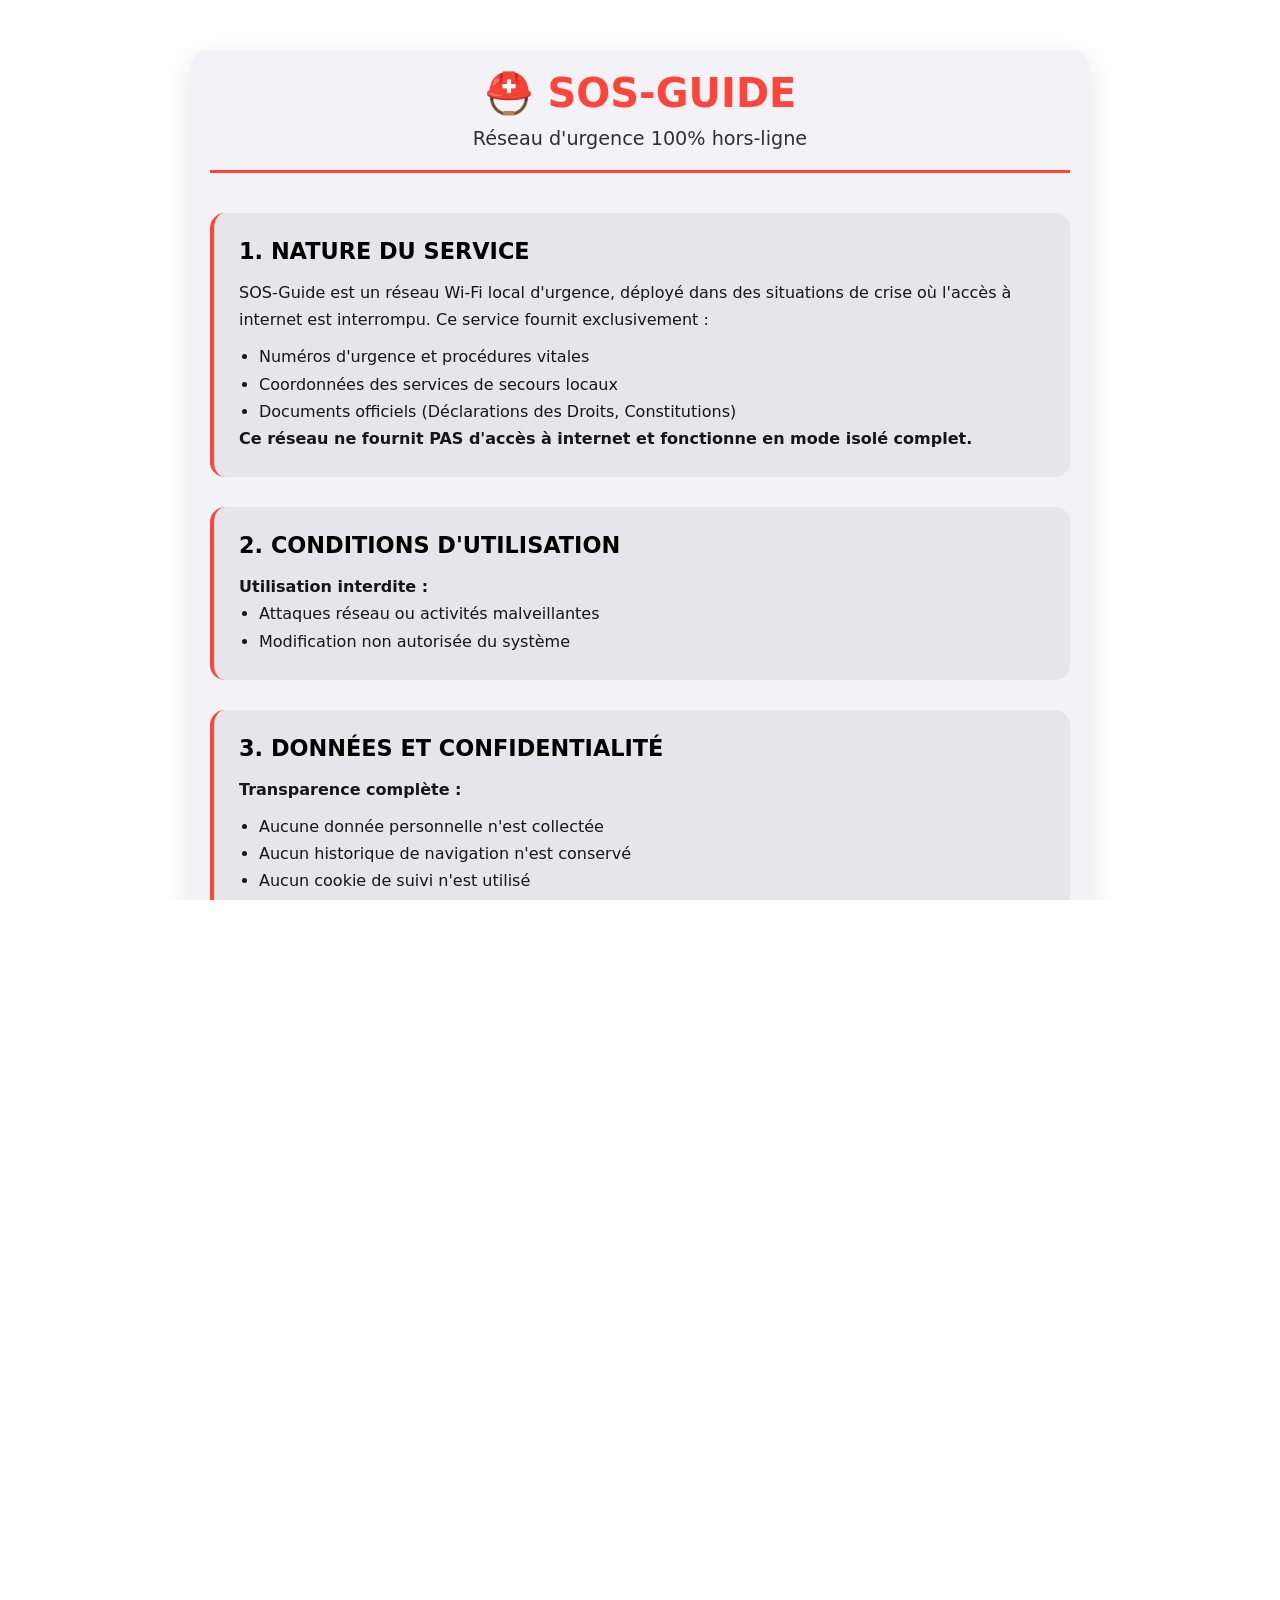
==== index.html @ df5dbfdc "Add files via upload" ====
<!DOCTYPE html>
<html lang="fr">
<head>
    <meta charset="UTF-8">
    <meta name="viewport" content="width=device-width, initial-scale=1.0, maximum-scale=1.0, user-scalable=no">
    <title>⛑️ SOS-GUIDE | Guide de Survie 100% Hors-ligne</title>
    <meta name="theme-color" content="#ffffff">
    
    <!-- Manifest PWA externe pour éviter les erreurs JSON -->
    <link rel="manifest" href="manifest.json">
    
    <!-- Feuille de style externe -->
    <link rel="stylesheet" href="assets/styles.css">
    <link rel="stylesheet" href="assets/styles-outils.css">
    
    <style>
        /* Modal temporaire pour les cartes de survie */
        .temp-modal {
            position: fixed;
            top: 0;
            left: 0;
            right: 0;
            bottom: 0;
            background: rgba(0, 0, 0, 0.95);
            z-index: 3000;
            padding: 80px 20px 20px;
            overflow-y: auto;
            color: white;
            display: none;
        }
        
        .temp-modal-content {
            max-width: 800px;
            margin: 0 auto;
            text-align: center;
        }
        
        .temp-modal-close {
            position: fixed;
            top: 20px;
            right: 20px;
            background: #333;
            border: none;
            color: white;
            width: 44px;
            height: 44px;
            border-radius: 50%;
            font-size: 1.2rem;
            z-index: 3001;
            cursor: pointer;
        }
        
        .temp-modal-header {
            font-size: 3rem;
            margin-bottom: 20px;
        }
        
        .temp-modal-title {
            font-size: 2rem;
            margin-bottom: 20px;
            font-weight: 900;
            line-height: 1.3;
        }
        
        .temp-modal-body {
            background: #222;
            padding: 25px;
            border-radius: 20px;
            line-height: 1.6;
            white-space: pre-line;
            text-align: left;
            margin-bottom: 30px;
        }
        
        .temp-modal-notes {
            padding: 15px;
            background: #333;
            border-radius: 15px;
            text-align: left;
        }
    </style>
</head>
<body>
    <!-- ÉCRAN DE CHARGEMENT -->
    <div class="loader" id="loader">
        <div class="loader-spinner"></div>
        <div style="margin-top: 20px; font-size: 0.9rem; opacity: 0.8; text-align: center;">Chargement du système de survie...</div>
    </div>

    <!-- ÉCRAN D'URGENCE -->
    <div id="urgenceScreen">
        <h1 class="urgence-title">🚨 URGENCE IMMÉDIATE</h1>
        
        <div class="urgence-grid">
            <a href="tel:15" class="urgence-btn samu">
                <div class="urgence-num">15</div>
                <div class="urgence-label">SAMU MÉDICAL</div>
            </a>
            <a href="tel:17" class="urgence-btn police">
                <div class="urgence-num">17</div>
                <div class="urgence-label">POLICE SÉCURITÉ</div>
            </a>
            <a href="tel:18" class="urgence-btn pompiers">
                <div class="urgence-num">18</div>
                <div class="urgence-label">POMPIERS INCENDIE</div>
            </a>
            <a href="tel:112" class="urgence-btn europe">
                <div class="urgence-num">112</div>
                <div class="urgence-label">URGENCE EUROPÉEN</div>
            </a>
        </div>

        <button class="skip-urgence" id="skipUrgence">
            📖 ACCÉDER AU GUIDE COMPLET
        </button>
    </div>

    <!-- DRAWER DE NAVIGATION -->
    <div class="nav-drawer" id="navDrawer">
        <div class="drawer-header">
            <div class="drawer-title">MENU</div>
            <button class="drawer-close" id="drawerClose">✕</button>
        </div>
        <div class="drawer-content">
            <div class="drawer-section">
                <div class="drawer-section-title" id="drawerSectionsTitle">📚 SECTIONS</div>
                
                <a href="#droits" class="drawer-item" data-section="droits">
                    <span class="drawer-icon">⚖️</span>
                    <span class="drawer-text" id="drawerDroits">DROITS ET DEVOIRS</span>
                </a>
                <a href="#documents" class="drawer-item" data-section="documents">
                    <span class="drawer-icon">📜</span>
                    <span class="drawer-text" id="drawerDocuments">DÉCLARATIONS & CONSTITUTIONS</span>
                </a>
                <a href="#santeMentale" class="drawer-item" data-section="santeMentale">
		    <span class="drawer-icon">🧠</span>
		    <span class="drawer-text" id="drawerSanteMentale">SANTÉ MENTALE</span>
	        </a>
            </div>
            
            <div class="drawer-footer">
                <div class="drawer-version">SOS-GUIDE v1.0</div>
                <div class="drawer-status" id="drawerStatus">● HORS-LIGNE</div>
            </div>
        </div>
    </div>
    <div class="drawer-overlay" id="drawerOverlay"></div>
    
        <!-- MODAL TEMPORAIRE POUR LES CARTES DE SURVIE -->
    <div class="temp-modal" id="tempModal">
        <button class="temp-modal-close" id="tempModalClose">✕</button>
        <div class="temp-modal-content">
            <div class="temp-modal-header" id="tempModalIcon"></div>
            <h1 class="temp-modal-title" id="tempModalTitle"></h1>
            <div class="temp-modal-body" id="tempModalContent"></div>
        </div>
    </div>

    <!-- NOTIFICATION -->
    <div class="notification" id="notification"></div>

    <!-- MODAL DOCUMENT -->
    <div class="document-modal" id="documentModal">
        <div class="modal-header">
            <div>
                <div class="modal-title" id="modalDocTitle"></div>
                <div class="modal-date" id="modalDocDate"></div>
            </div>
            <button class="modal-close" id="modalClose">✕</button>
        </div>
        <div class="modal-content" id="modalDocContent"></div>
    </div>

    <!-- APPLICATION PRINCIPALE -->
    <div id="mainApp">
        <!-- HEADER -->
        <header class="app-header">
            <div class="header-left">
                <!-- Bouton hamburger pour ouvrir le drawer -->
                <button class="nav-hamburger" id="navHamburger">
                    <span></span>
                    <span></span>
                    <span></span>
                </button>
                
                <div class="header-title">
                    <span>⛑️</span>
                    <span>SOS-GUIDE</span>
                    <span class="header-badge">HORS-LIGNE</span>
                </div>
            </div>
            
            <div class="header-right">
                <!-- Sélecteur de langue -->
                <div class="language-selector">
                    <select id="languageSelect">
                        <option value="fr">🇫🇷 Français</option>
                        <option value="en">🇬🇧 English</option>
                        <option value="de">🇩🇪 Deutsch</option>
                        <option value="es">🇪🇸 Español</option>
                        <option value="it">🇮🇹 Italiano</option>
                        <option value="pt">🇵🇹 Português</option>
                        <option value="ar">🇸🇦 العربية</option>
                        <option value="ru">🇷🇺 Русский</option>
			<option value="tr">🇹🇷 Türkçe</option>
			<option value="nl">🇳🇱 Nederlands</option>
			<option value="sv">🇸🇪 Svenska</option>
                    </select>
                </div>
                
                <button class="theme-toggle" id="themeToggle">
                    🌙
                </button>
            </div>
        </header>

        <!-- CONTENU PRINCIPAL -->
        <div class="content-container" id="contentContainer">
            <!-- Carte d'accueil améliorée -->
            <div class="welcome-card" id="welcomeCard">
                <button class="welcome-close" id="welcomeClose">✕</button>
                <div class="welcome-icon">👋</div>
                <div class="welcome-title" id="welcomeTitle">Hey, Bienvenue !</div>
                <div class="welcome-text" id="welcomeText">
                    En cas d'urgence, accédez instantanément aux informations essentielles avec SOS-GUIDE. Une application de survie 100% hors-ligne, toujours dans votre poche.
                </div>
            </div>
            
            <!-- Après welcome-card, AJOUTER -->
	    <div class="section-title" id="outilsUrgenceSection">
	        <span>🚨</span>
	        <span id="sectionOutilsUrgence">OUTILS D'URGENCE</span>
	    </div>
	    <div id="outilsUrgenceContainer"></div>

            <!-- Section: Droits et Devoirs -->
            <div class="section-title" id="droitsSection">
                <span>⚖️</span>
                <span id="sectionDroits">DROITS ET DEVOIRS</span>
            </div>
            
            <div id="droitsContainer">
                <!-- Les cartes de droits seront générées dynamiquement -->
            </div>

            <!-- Section: Déclarations et Constitutions -->
            <div class="section-title" id="documentsSection">
                <span>📜</span>
                <span id="sectionDocuments">DÉCLARATIONS & CONSTITUTIONS</span>
            </div>
            
            <div id="constitutionsContainer">
                <!-- Les documents seront générés dynamiquement -->
            </div>
            
            <div class="section-title" id="santeMentaleSection">
	        <span>🧠</span>
	        <span id="sectionSanteMentale">SANTÉ MENTALE</span>
	    </div>

	    <div id="faqContainer">
	        <!-- Les FAQ seront générées dynamiquement -->
	    </div>
        </div>
    </div>

    <script src="assets/app.js" ></script>
    <!-- Avant la fermeture de <body>, AJOUTER -->
    <script src="assets/translations-outils.js"></script>
    <script src="assets/outils-urgence.js"></script>
    <script>
	// Initialiser après chargement
	document.addEventListener('DOMContentLoaded', () => {
	if (window.OUTILS_URGENCE) {
		setTimeout(window.OUTILS_URGENCE.initOutils, 500);
	}
		
	// Arrêter outils quand on quitte
	document.addEventListener('visibilitychange', () => {
		if (document.hidden && window.OUTILS_URGENCE) {
		    window.OUTILS_URGENCE.arreterTout();
		}
	    });
	});
	</script>

    <!-- FALLBACK SANS JAVASCRIPT -->
    <noscript>
        <style>
            #loader, #urgenceScreen, #mainApp, .nav-drawer, .drawer-overlay { display: none !important; }
            .noscript-warning {
                background: #ff7b7b;
                color: #000;
                padding: 30px;
                text-align: center;
                font-weight: bold;
                border: 5px solid #ff453a;
                margin: 20px;
                border-radius: 15px;
            }
            .urgence-grid-noscript {
                display: grid;
                grid-template-columns: repeat(2, 1fr);
                gap: 15px;
                padding: 20px;
                max-width: 500px;
                margin: 0 auto;
            }
            .urgence-btn-noscript {
                background: white;
                padding: 25px 15px;
                text-align: center;
                border-radius: 20px;
                text-decoration: none;
                color: black;
                font-weight: bold;
                border-bottom: 8px solid #ff453a;
                font-size: 1.5rem;
            }
            .urgence-num-noscript {
                font-size: 3rem;
                font-weight: 900;
                margin-bottom: 5px;
            }
        </style>
        <div class="noscript-warning">
            ⚠️ JAVASCRIPT DÉSACTIVÉ - MODE DÉGRADÉ<br><br>
            L'application nécessite JavaScript pour fonctionner.<br>
            Activez JavaScript pour accéder à toutes les fonctionnalités.
        </div>
        <div style="padding: 20px; text-align: center;">
            <h1 style="font-size: 2rem; margin-bottom: 30px;">⛑️ SOS-GUIDE</h1>
            <h2 style="margin-bottom: 20px;">🚨 NUMÉROS D'URGENCE :</h2>
            <div class="urgence-grid-noscript">
                <a href="tel:15" class="urgence-btn-noscript" style="border-bottom-color: #ff453a;">
                    <div class="urgence-num-noscript">15</div>
                    <div>SAMU MÉDICAL</div>
                </a>
                <a href="tel:17" class="urgence-btn-noscript" style="border-bottom-color: #007aff;">
                    <div class="urgence-num-noscript">17</div>
                    <div>POLICE</div>
                </a>
                <a href="tel:18" class="urgence-btn-noscript" style="border-bottom-color: #ff9500;">
                    <div class="urgence-num-noscript">18</div>
                    <div>POMPIERS</div>
                </a>
                <a href="tel:112" class="urgence-btn-noscript" style="border-bottom-color: #34c759;">
                    <div class="urgence-num-noscript">112</div>
                    <div>URGENCE EU</div>
                </a>
            </div>
            <div style="margin-top: 40px; background: #f2f2f7; padding: 20px; border-radius: 15px; text-align: left;">
                <h3 style="margin-bottom: 15px;">📋 GUIDE RAPIDE :</h3>
                <p><strong>RÉANIMATION :</strong> 100-120 compressions/min, ne jamais arrêter</p>
                <p><strong>HÉMORRAGIE :</strong> Compression directe FORTE, garrot si nécessaire</p>
                <p><strong>EAU :</strong> Bouillir 10min ou 2 gouttes chlore/L</p>
                <p><strong>SIGNAL SOS :</strong> 3 courts, 3 longs, 3 courts</p>
            </div>
        </div>
    </noscript>
</body>
</html>
---- assets/styles.css ----
/* ====== RESET COMPLET ====== */
* { 
    margin: 0; 
    padding: 0; 
    box-sizing: border-box; 
    -webkit-user-select: none; 
    user-select: none; 
    -webkit-touch-callout: none; 
}
html, body { 
    height: 100%; 
    width: 100%; 
    overflow: hidden; 
    position: fixed; 
    background: #fff; 
    color: #000; 
    font-family: -apple-system, BlinkMacSystemFont, 'Segoe UI', system-ui, sans-serif;
    -webkit-font-smoothing: antialiased;
    -moz-osx-font-smoothing: grayscale;
    transition: all 0.3s ease;
}

/* ====== VARIABLES ====== */
:root {
    --red-emergency: #ff453a;
    --green-medical: #32d74b;
    --blue-water: #0a84ff;
    --orange-food: #ff9f0a;
    --bg-color: #ffffff;
    --text-color: #000000;
    --card-bg: #f2f2f7;
    --border-color: #d1d1d6;
    --section-bg: #e5e5ea;
}

/* ====== MODE SOMBRE ====== */
body.dark-mode {
    --bg-color: #000000;
    --text-color: #ffffff;
    --card-bg: #1c1c1e;
    --border-color: #3a3a3c;
    --section-bg: #2c2c2e;
    background: #000;
    color: #fff;
}

/* ====== DRAWER DE NAVIGATION ====== */
.nav-drawer {
    position: fixed;
    top: 0;
    left: -300px;
    width: 300px;
    height: 100vh;
    background: var(--bg-color);
    z-index: 2000;
    box-shadow: 2px 0 20px rgba(0, 0, 0, 0.2);
    transition: left 0.3s cubic-bezier(0.4, 0, 0.2, 1);
    display: flex;
    flex-direction: column;
    border-right: 1px solid var(--border-color);
}

.nav-drawer.open {
    left: 0;
}

.pwa-icon {
    font-size: 2.5rem;
    margin-bottom: 15px;
    text-align: center;
}

.pwa-title {
    font-size: 1.4rem;
    font-weight: 900;
    margin-bottom: 10px;
    text-align: center;
}

.pwa-text {
    font-size: 1rem;
    opacity: 0.95;
    line-height: 1.5;
    margin-bottom: 20px;
    text-align: center;
}

.pwa-button {
    background: white;
    color: #007aff;
    border: none;
    padding: 14px 28px;
    border-radius: 50px;
    font-weight: 800;
    font-size: 1rem;
    display: flex;
    align-items: center;
    justify-content: center;
    gap: 10px;
    box-shadow: 0 4px 15px rgba(0, 0, 0, 0.2);
    transition: all 0.3s;
    margin: 0 auto;
    cursor: pointer;
}

body.dark-mode .pwa-button {
    background: white;
    color: #ff453a;
}

.pwa-button:active {
    transform: scale(0.95);
    box-shadow: 0 2px 10px rgba(0, 0, 0, 0.1);
}

.pwa-close {
    position: absolute;
    top: 15px;
    right: 15px;
    background: rgba(255, 255, 255, 0.2);
    border: none;
    color: white;
    width: 32px;
    height: 32px;
    border-radius: 50%;
    font-size: 1rem;
    cursor: pointer;
}

.drawer-overlay {
    position: fixed;
    top: 0;
    left: 0;
    right: 0;
    bottom: 0;
    background: rgba(0, 0, 0, 0.5);
    z-index: 1999;
    display: none;
    opacity: 0;
    transition: opacity 0.3s;
}

.drawer-header {
    padding: 20px;
    border-bottom: 1px solid var(--border-color);
    display: flex;
    justify-content: space-between;
    align-items: center;
    background: var(--red-emergency);
    color: white;
}

.drawer-title {
    font-size: 1.3rem;
    font-weight: 900;
}

.drawer-close {
    background: rgba(255, 255, 255, 0.2);
    border: none;
    color: white;
    width: 36px;
    height: 36px;
    border-radius: 50%;
    font-size: 1rem;
    cursor: pointer;
    display: flex;
    align-items: center;
    justify-content: center;
}

.drawer-content {
    flex: 1;
    overflow-y: auto;
    padding: 20px;
}

.drawer-section {
    margin-bottom: 25px;
}

.drawer-section-title {
    font-size: 0.8rem;
    font-weight: 700;
    color: var(--text-color);
    opacity: 0.7;
    margin-bottom: 12px;
    text-transform: uppercase;
    letter-spacing: 0.5px;
}

.drawer-item {
    display: flex;
    align-items: center;
    padding: 14px 15px;
    background: transparent;
    border: none;
    color: var(--text-color);
    font-size: 1rem;
    font-weight: 600;
    width: 100%;
    text-align: left;
    border-radius: 12px;
    margin-bottom: 5px;
    cursor: pointer;
    transition: all 0.2s;
    text-decoration: none;
}

.drawer-item:hover {
    background: var(--section-bg);
    transform: translateX(5px);
}

.drawer-item:active {
    background: var(--border-color);
    transform: scale(0.98);
}

.drawer-icon {
    font-size: 1.2rem;
    margin-right: 15px;
    width: 24px;
    text-align: center;
}

.drawer-text {
    flex: 1;
}

.drawer-footer {
    margin-top: auto;
    padding-top: 20px;
    border-top: 1px solid var(--border-color);
    font-size: 0.8rem;
    color: var(--text-color);
    opacity: 0.7;
}

.drawer-version {
    font-weight: 600;
    margin-bottom: 5px;
}

.drawer-status {
    font-weight: 700;
    color: var(--red-emergency);
}

/* ====== BOUTON HAMBURGER ====== */
.nav-hamburger {
    background: transparent;
    border: none;
    width: 44px;
    height: 44px;
    display: flex;
    flex-direction: column;
    justify-content: center;
    align-items: center;
    gap: 5px;
    cursor: pointer;
    padding: 10px;
    margin-right: 10px;
}

.nav-hamburger span {
    display: block;
    width: 22px;
    height: 3px;
    background: var(--text-color);
    border-radius: 2px;
    transition: all 0.3s;
}

.nav-hamburger:hover span {
    background: var(--red-emergency);
}

.nav-hamburger:active {
    transform: scale(0.95);
}

/* ====== CARTE DE BIENVENUE ====== */
.welcome-card {
    background: linear-gradient(135deg, #0a84ff, #007aff);
    border-radius: 20px;
    padding: 25px;
    margin-bottom: 25px;
    border: 2px solid rgba(255, 255, 255, 0.2);
    color: white;
    position: relative;
    overflow: hidden;
    box-shadow: 0 10px 30px rgba(10, 132, 255, 0.3);
    animation: slideIn 0.5s ease-out;
}

body.dark-mode .welcome-card {
    background: linear-gradient(135deg, #ff453a, #ff2d55);
    box-shadow: 0 10px 30px rgba(255, 69, 58, 0.3);
}

@keyframes slideIn {
    from { opacity: 0; transform: translateY(-20px); }
    to { opacity: 1; transform: translateY(0); }
}

.welcome-icon {
    font-size: 3rem;
    margin-bottom: 15px;
    text-align: center;
    animation: bounce 2s infinite;
}

@keyframes bounce {
    0%, 100% { transform: translateY(0); }
    50% { transform: translateY(-10px); }
}

.welcome-title {
    font-size: 1.8rem;
    font-weight: 900;
    margin-bottom: 10px;
    text-align: center;
}

.welcome-text {
    font-size: 1rem;
    opacity: 0.95;
    line-height: 1.5;
    margin-bottom: 20px;
    text-align: center;
}

.welcome-button {
    background: white;
    color: #007aff;
    border: none;
    padding: 14px 28px;
    border-radius: 50px;
    font-weight: 800;
    font-size: 1rem;
    display: flex;
    align-items: center;
    justify-content: center;
    gap: 10px;
    box-shadow: 0 4px 15px rgba(0, 0, 0, 0.2);
    transition: all 0.3s;
    margin: 0 auto;
    cursor: pointer;
    width: 100%;
    max-width: 300px;
}

body.dark-mode .welcome-button {
    background: white;
    color: #ff453a;
}

.welcome-button:active {
    transform: scale(0.95);
    box-shadow: 0 2px 10px rgba(0, 0, 0, 0.1);
}

.welcome-close {
    position: absolute;
    top: 15px;
    right: 15px;
    background: rgba(255, 255, 255, 0.2);
    border: none;
    color: white;
    width: 32px;
    height: 32px;
    border-radius: 50%;
    font-size: 1rem;
    cursor: pointer;
}

.welcome-tip {
    margin-top: 15px;
    font-size: 0.9rem;
    opacity: 0.9;
    text-align: center;
    padding: 10px;
    background: rgba(255, 255, 255, 0.1);
    border-radius: 10px;
}

/* ====== ÉCRAN D'URGENCE ====== */
#urgenceScreen {
    position: fixed;
    top: 0;
    left: 0;
    right: 0;
    bottom: 0;
    background: linear-gradient(135deg, #ff7b7b 0%, #ff2e2e 100%);
    z-index: 10000;
    display: flex;
    flex-direction: column;
    justify-content: center;
    align-items: center;
    padding: 20px;
    animation: pulseRed 2s infinite alternate;
}

@keyframes pulseRed {
    0% { background: linear-gradient(135deg, #ff7b7b 0%, #ff2e2e 100%); }
    100% { background: linear-gradient(135deg, #ff9b9b 0%, #ff4f4f 100%); }
}

.urgence-title {
    font-size: clamp(2rem, 8vw, 3rem);
    font-weight: 900;
    text-align: center;
    margin-bottom: 30px;
    text-shadow: 0 0 10px rgba(0, 0, 0, 0.2);
    color: white;
}

.urgence-grid {
    display: grid;
    grid-template-columns: repeat(2, 1fr);
    gap: 12px;
    width: 100%;
    max-width: min(500px, 90vw);
    margin-bottom: 30px;
}

.urgence-btn {
    background: rgba(255, 255, 255, 0.97);
    border: none;
    border-radius: 20px;
    padding: 25px 15px;
    display: flex;
    flex-direction: column;
    align-items: center;
    justify-content: center;
    text-decoration: none;
    color: #000;
    font-weight: 900;
    box-shadow: 0 8px 25px rgba(0, 0, 0, 0.2);
    transition: all 0.15s;
    min-height: 100px;
}

.urgence-btn:active { transform: scale(0.96); }

.urgence-num {
    font-size: clamp(2.5rem, 10vw, 3.5rem);
    font-weight: 900;
    line-height: 1;
    margin-bottom: 5px;
}

.urgence-label {
    font-size: 0.9rem;
    font-weight: 800;
    opacity: 0.9;
}

.urgence-btn.samu { border-bottom: 8px solid #ff453a; }
.urgence-btn.police { border-bottom: 8px solid #007aff; }
.urgence-btn.pompiers { border-bottom: 8px solid #ff9500; }
.urgence-btn.europe { border-bottom: 8px solid #34c759; }

.skip-urgence {
    background: rgba(255, 255, 255, 0.9);
    border: 2px solid rgba(0, 0, 0, 0.2);
    color: #000;
    padding: 15px 30px;
    border-radius: 50px;
    font-weight: 700;
    font-size: 1rem;
    margin-top: 20px;
    backdrop-filter: blur(10px);
    cursor: pointer;
}

/* ====== APPLICATION PRINCIPALE ====== */
#mainApp {
    display: none;
    height: 100vh;
    width: 100vw;
    overflow: hidden;
    background: var(--bg-color);
    color: var(--text-color);
}

/* HEADER */
.app-header {
    position: fixed;
    top: 0;
    left: 0;
    right: 0;
    z-index: 1000;
    background: var(--bg-color);
    padding: 15px 20px;
    display: flex;
    justify-content: space-between;
    align-items: center;
    border-bottom: 1px solid var(--border-color);
    box-shadow: 0 2px 10px rgba(0, 0, 0, 0.1);
}

.header-left {
    display: flex;
    align-items: center;
    gap: 5px;
}

.header-right {
    display: flex;
    align-items: center;
    gap: 12px;
}

.header-title {
    font-size: 1.2rem;
    font-weight: 900;
    display: flex;
    align-items: center;
    gap: 10px;
}

.header-badge {
    background: linear-gradient(135deg, var(--red-emergency), #ff2d55);
    color: white;
    font-size: 0.7rem;
    padding: 4px 10px;
    border-radius: 12px;
    font-weight: 800;
}

/* SELECTEUR DE LANGUE */
.language-selector {
    position: relative;
}

.language-selector select {
    background: var(--card-bg);
    color: var(--text-color);
    border: 1px solid var(--border-color);
    border-radius: 20px;
    padding: 8px 15px;
    padding-right: 35px;
    font-size: 1.20rem;
    font-weight: 600;
    cursor: pointer;
    appearance: none;
    -webkit-appearance: none;
    -moz-appearance: none;
    outline: none;
    transition: all 0.3s;
}

.language-selector select:hover {
    border-color: var(--red-emergency);
}

.language-selector::after {
    content: '▼';
    position: absolute;
    right: 12px;
    top: 50%;
    transform: translateY(-50%);
    pointer-events: none;
    color: var(--text-color);
    font-size: 0.7rem;
    opacity: 0.7;
}

/* ====== STYLES POUR FAQ SANTÉ MENTALE ====== */
.faq-card {
    background: var(--card-bg);
    border-radius: 12px;
    padding: 20px;
    margin-bottom: 15px;
    border: 1px solid var(--border-color);
    transition: all 0.2s;
    text-align: left;
    position: relative;
    cursor: pointer;
}

.faq-card:hover {
    transform: translateY(-2px);
    box-shadow: 0 4px 12px rgba(0, 0, 0, 0.1);
}

.faq-card:active {
    transform: scale(0.99);
}

.faq-card.active {
    border-left: 4px solid #8e44ad;
}

.faq-question {
    font-size: 1.1rem;
    font-weight: 800;
    margin-bottom: 10px;
    color: var(--text-color);
    display: flex;
    align-items: center;
    justify-content: space-between;
    padding-right: 5px;
}

/* Indicateur d'ouverture/fermeture */
.faq-indicator {
    font-size: 1.2rem;
    transition: transform 0.3s ease;
    color: var(--text-color);
    opacity: 0.7;
    margin-left: 10px;
    flex-shrink: 0;
}

.faq-card.active .faq-indicator {
    transform: rotate(180deg);
}

.faq-answer {
    color: var(--text-color);
    line-height: 1.5;
    font-size: 0.95rem;
    max-height: 0;
    overflow: hidden;
    opacity: 0;
    transition: all 0.4s cubic-bezier(0.175, 0.885, 0.32, 1.1);
    margin-top: 0;
}

.faq-card.active .faq-answer {
    max-height: 1000px;
    opacity: 1;
    margin-top: 15px;
    padding-top: 15px;
    border-top: 1px solid var(--border-color);
}

/* Modal spécifique pour la santé mentale */
.mental-health-modal {
    position: fixed;
    top: 0;
    left: 0;
    right: 0;
    bottom: 0;
    background: rgba(0, 0, 0, 0.95);
    z-index: 2000;
    display: none;
    flex-direction: column;
    padding: 80px 20px 20px;
    overflow-y: auto;
    color: white;
}

.mental-health-modal.open {
    display: flex;
}

.mental-health-header {
    text-align: center;
    margin-bottom: 30px;
}

.mental-health-icon {
    font-size: 4rem;
    margin-bottom: 15px;
}

.mental-health-title {
    font-size: 1.8rem;
    font-weight: 900;
    margin-bottom: 10px;
    color: #9b59b6;
}

.mental-health-subtitle {
    opacity: 0.8;
    font-size: 1rem;
}

.mental-health-content {
    background: #222;
    padding: 25px;
    border-radius: 20px;
    line-height: 1.6;
    white-space: pre-line;
    text-align: left;
    margin-bottom: 20px;
}

.mental-health-urgent {
    background: linear-gradient(135deg, #ff453a, #ff2d55);
    padding: 20px;
    border-radius: 15px;
    text-align: center;
    font-weight: 800;
    margin: 20px 0;
    border: 2px solid rgba(255, 255, 255, 0.3);
}

.mental-health-close {
    position: fixed;
    top: 20px;
    right: 20px;
    background: #333;
    border: none;
    color: white;
    width: 44px;
    height: 44px;
    border-radius: 50%;
    font-size: 1.2rem;
    cursor: pointer;
    z-index: 2001;
}

/* BOUTON THEME */
.theme-toggle {
    background: var(--card-bg);
    border: 1px solid var(--border-color);
    color: var(--text-color);
    width: 44px;
    height: 44px;
    border-radius: 50%;
    display: flex;
    align-items: center;
    justify-content: center;
    font-size: 1.2rem;
    cursor: pointer;
    transition: all 0.3s;
}

.theme-toggle:hover {
    border-color: var(--red-emergency);
    transform: scale(1.05);
}

/* CONTENU PRINCIPAL */
.content-container {
    position: fixed;
    top: 70px;
    left: 0;
    right: 0;
    bottom: 0;
    overflow-y: auto;
    padding: 20px;
    background: var(--bg-color);
}

/* CARTES DE CONTENU - STYLE SPÉCIFIQUE POUR LES SECTIONS À CENTRER */
.card-grid {
    display: grid;
    grid-template-columns: repeat(auto-fill, minmax(300px, 1fr));
    gap: 15px;
    margin-bottom: 30px;
}

@media (max-width: 768px) {
    .card-grid {
        grid-template-columns: 1fr;
    }
}

.document-card {
    background: var(--card-bg);
    border-radius: 12px;
    padding: 20px;
    margin-bottom: 15px;
    border: 1px solid var(--border-color);
    transition: all 0.2s;
    text-align: left;
    position: relative;
}

.document-card:hover {
    transform: translateY(-2px);
    box-shadow: 0 4px 12px rgba(0, 0, 0, 0.1);
}

.document-card:active {
    transform: scale(0.99);
}

.card-tag {
    position: absolute;
    top: 15px;
    right: 15px;
    background: var(--border-color);
    color: var(--text-color);
    font-size: 0.7rem;
    padding: 4px 10px;
    border-radius: 10px;
    font-weight: 800;
}

/* SECTION TITLES */
.section-title {
    font-size: 1.3rem;
    font-weight: 900;
    margin: 30px 0 20px;
    display: flex;
    align-items: center;
    gap: 12px;
    padding-bottom: 10px;
    border-bottom: 3px solid var(--red-emergency);
    color: var(--text-color);
    scroll-margin-top: 80px;
}

.document-title {
    font-size: 1.1rem;
    font-weight: 800;
    margin-bottom: 8px;
    color: var(--text-color);
}

.document-date {
    font-size: 0.85rem;
    opacity: 0.7;
    margin-bottom: 12px;
    color: var(--text-color);
}

.document-content {
    color: var(--text-color);
    line-height: 1.5;
    font-size: 0.95rem;
}

.document-preview {
    color: var(--text-color);
    line-height: 1.5;
    font-size: 0.9rem;
    opacity: 0.8;
    margin-bottom: 15px;
    max-height: 100px;
    overflow: hidden;
}

.document-more {
    color: var(--red-emergency);
    font-weight: 700;
    font-size: 0.9rem;
    display: flex;
    align-items: center;
    gap: 5px;
    cursor: pointer;
}

.document-more:hover {
    opacity: 0.8;
}

.article-item {
    padding: 12px;
    background: var(--section-bg);
    border-radius: 8px;
    margin-bottom: 8px;
    border-left: 4px solid var(--red-emergency);
}

/* LOADER */
.loader {
    position: fixed;
    top: 0;
    left: 0;
    right: 0;
    bottom: 0;
    background: #fff;
    z-index: 9999;
    display: flex;
    flex-direction: column;
    align-items: center;
    justify-content: center;
}

body.dark-mode .loader {
    background: #000;
}

.loader-spinner {
    width: 50px;
    height: 50px;
    border: 3px solid var(--border-color);
    border-top: 3px solid var(--red-emergency);
    border-radius: 50%;
    animation: spin 1s linear infinite;
}

@keyframes spin {
    0% { transform: rotate(0deg); }
    100% { transform: rotate(360deg); }
}

/* NOTIFICATION */
.notification {
    position: fixed;
    bottom: 20px;
    left: 50%;
    transform: translateX(-50%);
    background: var(--card-bg);
    color: var(--text-color);
    padding: 12px 24px;
    border-radius: 12px;
    font-weight: 600;
    z-index: 1000;
    display: none;
    border: 1px solid var(--border-color);
    box-shadow: 0 4px 20px rgba(0, 0, 0, 0.15);
    max-width: 90vw;
    text-align: center;
}

/* MODAL DOCUMENT COMPLET */
.document-modal {
    position: fixed;
    top: 0;
    left: 0;
    right: 0;
    bottom: 0;
    background: rgba(0, 0, 0, 0.9);
    z-index: 2000;
    display: none;
    flex-direction: column;
    padding: 20px;
    overflow-y: auto;
    color: white;
}

.modal-header {
    position: sticky;
    top: 0;
    background: #222;
    padding: 20px;
    border-radius: 15px 15px 0 0;
    margin-bottom: 20px;
    display: flex;
    justify-content: space-between;
    align-items: center;
}

.modal-title {
    font-size: 1.5rem;
    font-weight: 900;
}

.modal-date {
    font-size: 0.9rem;
    opacity: 0.8;
}

.modal-close {
    background: #444;
    border: none;
    color: white;
    width: 44px;
    height: 44px;
    border-radius: 50%;
    font-size: 1.2rem;
    display: flex;
    align-items: center;
    justify-content: center;
    cursor: pointer;
}

.modal-content {
    background: #222;
    padding: 25px;
    border-radius: 15px;
    line-height: 1.6;
    margin-bottom: 20px;
    white-space: pre-line;
}

/* ANIMATIONS */
@keyframes fadeIn {
    from { opacity: 0; transform: translateY(10px); }
    to { opacity: 1; transform: translateY(0); }
}

.animate-fadeIn {
    animation: fadeIn 0.3s ease-out forwards;
}

/* SCROLLBAR */
::-webkit-scrollbar {
    width: 8px;
}

::-webkit-scrollbar-track {
    background: var(--section-bg);
    border-radius: 4px;
}

::-webkit-scrollbar-thumb {
    background: var(--border-color);
    border-radius: 4px;
}

::-webkit-scrollbar-thumb:hover {
    background: var(--red-emergency);
}

/* RESPONSIVE */
@media (max-width: 768px) {
    .nav-drawer {
        width: 280px;
        left: -280px;
    }
    
    .header-title {
        font-size: 1.1rem;
    }
    
    .header-badge {
        font-size: 0.6rem;
        padding: 3px 8px;
    }
    
    .language-selector select {
        padding: 6px 12px;
        padding-right: 30px;
        font-size: 0.8rem;
    }
    
    .theme-toggle {
        width: 40px;
        height: 40px;
    }
    
    .nav-hamburger {
        width: 40px;
        height: 40px;
        margin-right: 8px;
    }
    
    .welcome-title {
        font-size: 1.5rem;
    }
    
    .welcome-text {
        font-size: 0.9rem;
    }
}

@media (max-width: 480px) {
    .nav-drawer {
        width: 100%;
        left: -100%;
    }
    
    .header-right {
        gap: 8px;
    }
    
    .language-selector select {
        max-width: 100px;
    }
    
    .welcome-button {
        padding: 12px 20px;
        font-size: 0.9rem;
    }
}
---- assets/styles-outils.css ----
/* ============ OUTILS D'URGENCE ============ */
#outilsUrgenceContainer {
    display: grid;
    grid-template-columns: repeat(auto-fit, minmax(250px, 1fr));
    gap: 15px;
    margin: 20px 0 40px;
}

.outil-card {
    background: var(--card-bg);
    border: 2px solid var(--border-color);
    border-radius: 15px;
    padding: 20px;
    text-align: center;
    cursor: pointer;
    transition: all 0.3s;
    position: relative;
    min-height: 140px;
    display: flex;
    flex-direction: column;
    justify-content: center;
    align-items: center;
}

.outil-card:hover {
    transform: translateY(-5px);
    border-color: var(--red-emergency);
    box-shadow: 0 10px 20px rgba(255, 69, 58, 0.2);
}

.outil-card.active {
    border-color: #32d74b;
    background: rgba(50, 215, 75, 0.1);
    animation: pulse 2s infinite;
}

@keyframes pulse {
    0% { box-shadow: 0 0 0 0 rgba(50, 215, 75, 0.4); }
    70% { box-shadow: 0 0 0 10px rgba(50, 215, 75, 0); }
    100% { box-shadow: 0 0 0 0 rgba(50, 215, 75, 0); }
}

.outil-icon {
    font-size: 2.5rem;
    margin-bottom: 10px;
}

.outil-title {
    font-size: 1rem;
    font-weight: 900;
    margin-bottom: 5px;
    color: var(--text-color);
}

.outil-desc {
    font-size: 0.8rem;
    opacity: 0.7;
    line-height: 1.3;
}

.outil-status {
    position: absolute;
    top: 15px;
    right: 15px;
    width: 10px;
    height: 10px;
    border-radius: 50%;
    background: #ccc;
}

.outil-status.pulse {
    animation: blink 1s infinite;
}

@keyframes blink {
    0%, 100% { opacity: 1; }
    50% { opacity: 0.5; }
}

@media (max-width: 768px) {
    #outilsUrgenceContainer {
        grid-template-columns: 1fr;
    }
    
    .outil-card {
        min-height: 120px;
        padding: 15px;
    }
}
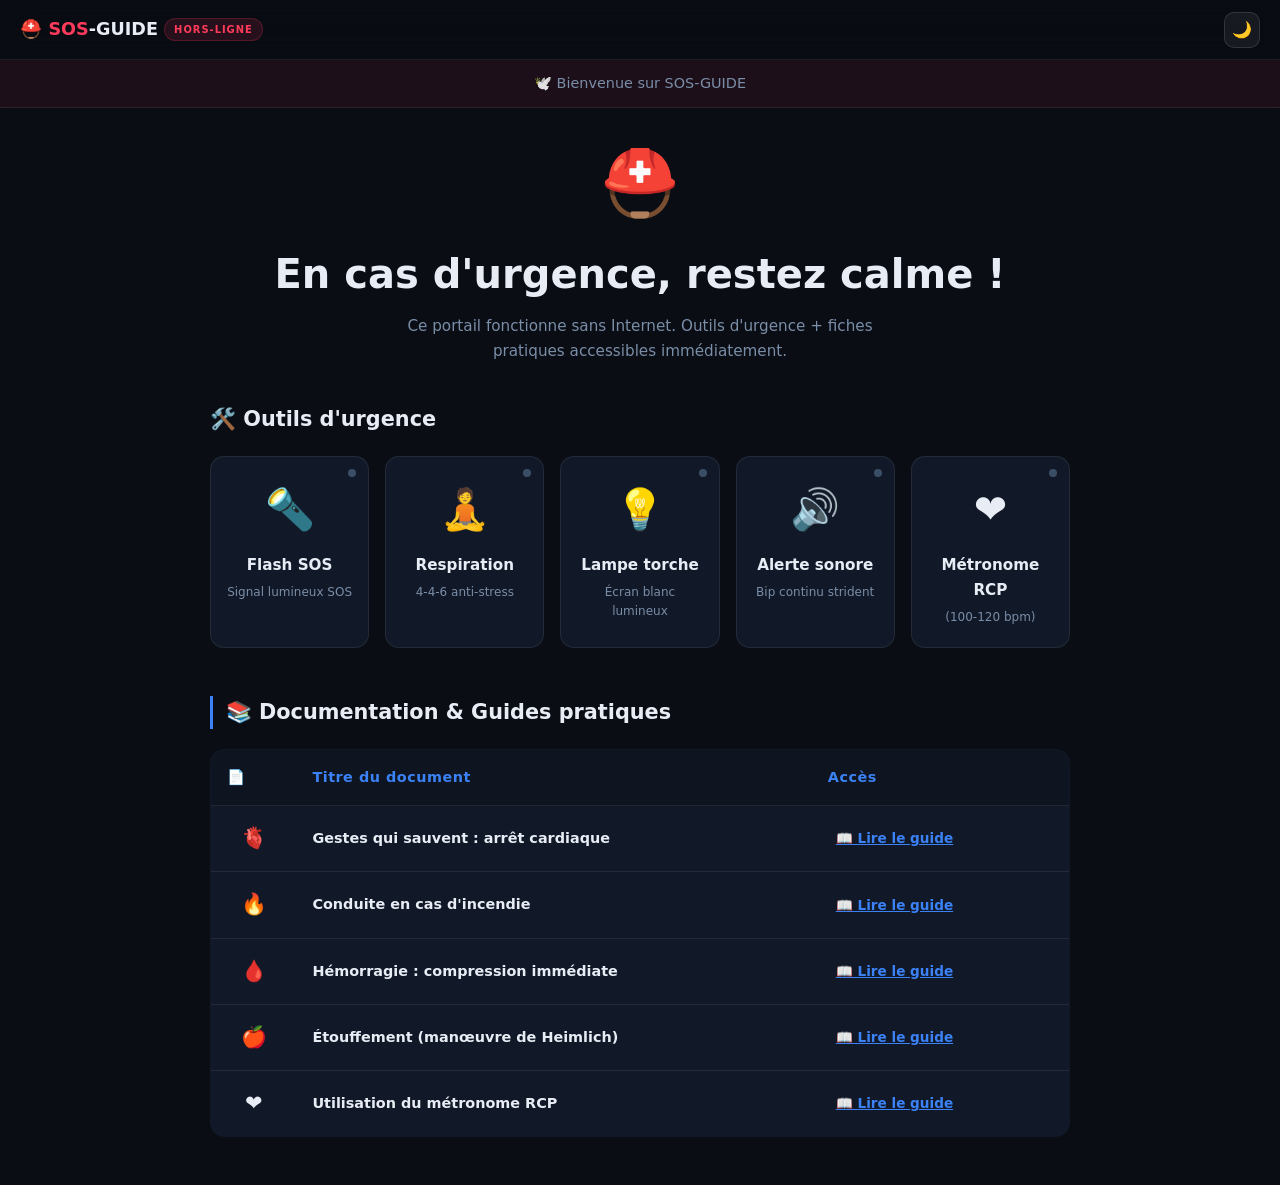
==== commit c73466a7: "Add files via upload" ====
--- a/index.html
+++ b/index.html
@@ -1,363 +1,1107 @@
 <!DOCTYPE html>
 <html lang="fr">
 <head>
-    <meta charset="UTF-8">
-    <meta name="viewport" content="width=device-width, initial-scale=1.0, maximum-scale=1.0, user-scalable=no">
-    <title>⛑️ SOS-GUIDE | Guide de Survie 100% Hors-ligne</title>
-    <meta name="theme-color" content="#ffffff">
-    
-    <!-- Manifest PWA externe pour éviter les erreurs JSON -->
-    <link rel="manifest" href="manifest.json">
-    
-    <!-- Feuille de style externe -->
-    <link rel="stylesheet" href="assets/styles.css">
-    <link rel="stylesheet" href="assets/styles-outils.css">
-    
-    <style>
-        /* Modal temporaire pour les cartes de survie */
-        .temp-modal {
-            position: fixed;
-            top: 0;
-            left: 0;
-            right: 0;
-            bottom: 0;
-            background: rgba(0, 0, 0, 0.95);
-            z-index: 3000;
-            padding: 80px 20px 20px;
-            overflow-y: auto;
-            color: white;
-            display: none;
-        }
-        
-        .temp-modal-content {
-            max-width: 800px;
-            margin: 0 auto;
-            text-align: center;
-        }
-        
-        .temp-modal-close {
-            position: fixed;
-            top: 20px;
-            right: 20px;
-            background: #333;
-            border: none;
-            color: white;
-            width: 44px;
-            height: 44px;
-            border-radius: 50%;
-            font-size: 1.2rem;
-            z-index: 3001;
-            cursor: pointer;
-        }
-        
-        .temp-modal-header {
-            font-size: 3rem;
-            margin-bottom: 20px;
-        }
-        
-        .temp-modal-title {
-            font-size: 2rem;
-            margin-bottom: 20px;
-            font-weight: 900;
-            line-height: 1.3;
-        }
-        
-        .temp-modal-body {
-            background: #222;
-            padding: 25px;
-            border-radius: 20px;
-            line-height: 1.6;
-            white-space: pre-line;
-            text-align: left;
-            margin-bottom: 30px;
-        }
-        
-        .temp-modal-notes {
-            padding: 15px;
-            background: #333;
-            border-radius: 15px;
-            text-align: left;
-        }
-    </style>
+<meta charset="UTF-8">
+<meta name="viewport" content="width=device-width, initial-scale=1.0, viewport-fit=cover">
+<meta name="theme-color" content="#0a0d14">
+<meta name="apple-mobile-web-app-capable" content="yes">
+<meta name="apple-mobile-web-app-status-bar-style" content="black-translucent">
+<meta name="description" content="SOS-GUIDE — Portail d'urgence hors-ligne avec documentation interactive et métronome RCP.">
+<title>⛑️ SOS-GUIDE — Portail d'urgence</title>
+<style>
+/* --- VARIABLES & RESET --- */
+:root {
+  --bg:       #0a0d14;
+  --bg1:      #0f1520;
+  --bg2:      #141c2c;
+  --card:     #111827;
+  --card-h:   #182030;
+  --border:   rgba(255,255,255,.08);
+  --border-h: rgba(255,255,255,.14);
+  --text:     #e8edf5;
+  --sub:      #7a8ea8;
+  --muted:    #3a4f66;
+  --red:      #ff3b5c;
+  --blue:     #3b82f6;
+  --green:    #22c55e;
+  --orange:   #f59e0b;
+  --purple:   #a855f7;
+  --cyan:     #06b6d4;
+  --nav-h:    60px;
+  --r:        14px;
+  --r-lg:     20px;
+}
+*, *::before, *::after { box-sizing: border-box; margin: 0; padding: 0; }
+html { scroll-behavior: smooth; -webkit-text-size-adjust: 100%; }
+body {
+  background: var(--bg);
+  color: var(--text);
+  font-family: system-ui, -apple-system, 'Segoe UI', Roboto, sans-serif;
+  line-height: 1.6;
+  -webkit-font-smoothing: antialiased;
+}
+button { font-family: inherit; cursor: pointer; border: none; background: none; }
+a { color: inherit; text-decoration: none; }
+::-webkit-scrollbar { width: 4px; }
+::-webkit-scrollbar-thumb { background: var(--bg2); border-radius: 4px; }
+
+/* --- MESSAGE DE BIENVENUE --- */
+.welcome-banner {
+  background: rgba(255,59,92,0.08);
+  border-bottom: 1px solid var(--border);
+  text-align: center;
+  padding: 0.75rem 1rem;
+  font-size: 0.9rem;
+  color: var(--sub);
+  backdrop-filter: blur(4px);
+  position: sticky;
+  top: var(--nav-h);
+  z-index: 799;
+}
+body.light-mode .welcome-banner {
+  background: rgba(255,59,92,0.12);
+  color: #475569;
+}
+
+/* --- BARRE DE NAVIGATION --- */
+#nav {
+  position: fixed; top: 0; left: 0; right: 0; z-index: 800;
+  height: var(--nav-h);
+  display: flex; align-items: center;
+  background: rgba(10,13,20,.92);
+  backdrop-filter: blur(16px);
+  border-bottom: 1px solid var(--border);
+  padding: 0 1.25rem;
+  gap: .75rem;
+  color: #e8edf5;
+}
+.nav-logo {
+  font-weight: 800;
+  font-size: 1.1rem;
+  display: flex;
+  align-items: center;
+  gap: .4rem;
+  flex: 1;
+}
+.nav-logo em { color: var(--red); font-style: normal; }
+.nav-badge {
+  font-size: .62rem;
+  font-weight: 700;
+  letter-spacing: .1em;
+  padding: .18rem .55rem;
+  border-radius: 999px;
+  background: rgba(255,59,92,.12);
+  color: var(--red);
+  border: 1px solid rgba(255,59,92,.2);
+  animation: blink 2.5s ease infinite;
+}
+@keyframes blink { 0%,100%{opacity:1;} 50%{opacity:.5;} }
+.nav-right { display: flex; align-items: center; gap: .5rem; }
+.nav-btn {
+  width: 36px; height: 36px; border-radius: 10px;
+  border: 1px solid rgba(255,255,255,.12);
+  background: rgba(255,255,255,.06);
+  color: #a0b0c8;
+  display: flex;
+  align-items: center;
+  justify-content: center;
+  font-size: 1rem;
+  transition: all .15s;
+}
+.nav-btn:hover {
+  background: rgba(255,255,255,.12);
+  color: #e8edf5;
+  border-color: rgba(255,255,255,.2);
+}
+
+/* --- LAYOUT PRINCIPAL --- */
+.main {
+  padding-top: calc(var(--nav-h) + 1.5rem);
+  padding-bottom: 2rem;
+  max-width: 900px;
+  margin: 0 auto;
+  padding-left: 1.25rem;
+  padding-right: 1.25rem;
+}
+
+/* --- HERO --- */
+.hero {
+  text-align: center;
+  margin-bottom: 2rem;
+}
+.hero-icon { font-size: 4rem; margin-bottom: 0.5rem; }
+.hero-title {
+  font-weight: 800;
+  font-size: clamp(1.8rem, 6vw, 2.5rem);
+  margin-bottom: 0.5rem;
+}
+.hero-sub {
+  color: var(--sub);
+  font-size: 0.95rem;
+  max-width: 480px;
+  margin: 0 auto;
+}
+
+/* --- SECTION OUTILS (5 cartes) --- */
+.outils-section {
+  margin-top: 2.5rem;
+}
+.outils-title {
+  font-weight: 700;
+  font-size: 1.3rem;
+  margin-bottom: 1.25rem;
+  display: flex;
+  align-items: center;
+  gap: .5rem;
+}
+#outilsContainer {
+  display: grid;
+  grid-template-columns: repeat(auto-fit, minmax(150px, 1fr));
+  gap: 1rem;
+}
+.outil-card {
+  background: var(--card);
+  border: 1px solid var(--border);
+  border-radius: var(--r);
+  padding: 1.25rem 1rem;
+  text-align: center;
+  cursor: pointer;
+  transition: all .2s;
+  position: relative;
+  overflow: hidden;
+}
+.outil-card:hover {
+  background: var(--card-h);
+  border-color: var(--border-h);
+  transform: translateY(-2px);
+}
+.outil-card.active {
+  border-color: var(--red);
+  box-shadow: 0 0 20px rgba(255,59,92,.2);
+}
+.outil-icon {
+  font-size: 2.5rem;
+  margin-bottom: .75rem;
+}
+.outil-title {
+  font-weight: 700;
+  font-size: .95rem;
+  margin-bottom: .35rem;
+}
+.outil-desc {
+  color: var(--sub);
+  font-size: .75rem;
+}
+.outil-status {
+  position: absolute;
+  top: .75rem;
+  right: .75rem;
+  width: 8px;
+  height: 8px;
+  border-radius: 50%;
+  background: var(--muted);
+  transition: all .2s;
+}
+
+/* --- RESPIRATION OVERLAY --- */
+#respirationOverlay {
+  position: fixed;
+  top: 0; left: 0; right: 0; bottom: 0;
+  z-index: 9998;
+  background: rgba(10,13,20,.95);
+  display: none;
+  flex-direction: column;
+  align-items: center;
+  justify-content: center;
+}
+#respirationOverlay.active {
+  display: flex;
+}
+.respiration-circle {
+  width: 200px;
+  height: 200px;
+  border-radius: 50%;
+  background: radial-gradient(circle, var(--blue) 0%, transparent 70%);
+  display: flex;
+  align-items: center;
+  justify-content: center;
+  font-size: 1.5rem;
+  font-weight: 700;
+  color: #fff;
+  animation: breathe 14s ease-in-out infinite;
+}
+@keyframes breathe {
+  0%, 100% { transform: scale(1); opacity: .6; }
+  40% { transform: scale(1.8); opacity: 1; }
+  60% { transform: scale(1.8); opacity: 1; }
+}
+.respiration-text {
+  margin-top: 2rem;
+  color: var(--sub);
+  font-size: 1rem;
+}
+.respiration-stop {
+  margin-top: 2rem;
+  padding: 12px 24px;
+  background: rgba(255,59,92,.9);
+  color: #fff;
+  border: none;
+  border-radius: 50px;
+  font-size: 1rem;
+  font-weight: 700;
+  cursor: pointer;
+}
+
+/* --- FLASHLIGHT (lampe torche écran blanc) --- */
+#flashlightOverlay {
+  position: fixed;
+  top: 0; left: 0; right: 0; bottom: 0;
+  z-index: 9996;
+  background: white;
+  display: none;
+}
+#flashlightOverlay.active {
+  display: block;
+}
+.flashlight-stop {
+  position: absolute;
+  bottom: 2rem;
+  left: 50%;
+  transform: translateX(-50%);
+  padding: 14px 28px;
+  background: rgba(0,0,0,.8);
+  color: #fff;
+  border: none;
+  border-radius: 50px;
+  font-size: 1rem;
+  font-weight: 700;
+  cursor: pointer;
+}
+
+/* --- FLASH SOS OVERLAY (clignotement SOS) --- */
+#flashOverlay {
+  position: fixed;
+  top: 0; left: 0; right: 0; bottom: 0;
+  z-index: 9999;
+  display: flex;
+  flex-direction: column;
+  align-items: center;
+  justify-content: center;
+  opacity: 0;
+  pointer-events: none;
+  transition: opacity .2s;
+}
+#flashOverlay.active {
+  opacity: 1;
+  pointer-events: all;
+  background-color: black;
+}
+.flash-stop-btn {
+  position: absolute;
+  bottom: 2rem;
+  left: 50%;
+  transform: translateX(-50%);
+  padding: 14px 28px;
+  background: rgba(0,0,0,0.8);
+  color: #fff;
+  border: none;
+  border-radius: 50px;
+  font-size: 1rem;
+  font-weight: 700;
+  cursor: pointer;
+  z-index: 10000;
+  backdrop-filter: blur(4px);
+}
+
+/* --- CPR METRONOME OVERLAY --- */
+#cprOverlay {
+  position: fixed;
+  top: 0; left: 0; right: 0; bottom: 0;
+  z-index: 9997;
+  background: rgba(0,0,0,0.9);
+  display: none;
+  flex-direction: column;
+  align-items: center;
+  justify-content: center;
+  backdrop-filter: blur(4px);
+}
+#cprOverlay.active {
+  display: flex;
+}
+.cpr-metronome {
+  text-align: center;
+  color: white;
+}
+.cpr-bpm {
+  font-size: 4rem;
+  font-weight: bold;
+  margin-bottom: 1rem;
+}
+.cpr-beat {
+  width: 80px;
+  height: 80px;
+  background: var(--red);
+  border-radius: 50%;
+  margin: 0 auto 2rem;
+  transition: transform 0.05s linear;
+}
+.cpr-beat.active {
+  transform: scale(1.2);
+  background: #ff6b8a;
+}
+.cpr-controls {
+  display: flex;
+  gap: 1rem;
+  justify-content: center;
+  margin-top: 1rem;
+}
+.cpr-controls button {
+  background: rgba(255,255,255,0.2);
+  border: none;
+  padding: 10px 20px;
+  border-radius: 30px;
+  font-size: 1rem;
+  font-weight: bold;
+  color: white;
+  cursor: pointer;
+}
+.cpr-controls button:hover {
+  background: rgba(255,255,255,0.3);
+}
+.cpr-stop {
+  background: var(--red) !important;
+}
+.cpr-status {
+  margin-top: 1rem;
+  font-size: 0.9rem;
+  opacity: 0.8;
+}
+
+/* --- SECTION DOCUMENTATION --- */
+.docs-section {
+  margin-top: 3rem;
+  margin-bottom: 1rem;
+}
+.docs-title {
+  font-weight: 700;
+  font-size: 1.3rem;
+  margin-bottom: 1.25rem;
+  display: flex;
+  align-items: center;
+  gap: .5rem;
+  border-left: 3px solid var(--blue);
+  padding-left: 0.8rem;
+}
+.doc-table {
+  width: 100%;
+  border-collapse: collapse;
+  background: var(--card);
+  border-radius: var(--r);
+  overflow: hidden;
+  border: 1px solid var(--border);
+}
+.doc-table th,
+.doc-table td {
+  padding: 1rem;
+  text-align: left;
+  border-bottom: 1px solid var(--border);
+}
+.doc-table th {
+  background: var(--bg1);
+  font-weight: 700;
+  color: var(--blue);
+  font-size: 0.9rem;
+  letter-spacing: 0.5px;
+}
+.doc-table td {
+  color: var(--text);
+  font-size: 0.9rem;
+}
+.doc-table tr:last-child td {
+  border-bottom: none;
+}
+.doc-table .doc-icon {
+  width: 32px;
+  text-align: center;
+  font-size: 1.3rem;
+}
+.doc-table .doc-title {
+  font-weight: 600;
+}
+.doc-link {
+  color: var(--blue);
+  background: none;
+  border: none;
+  font-weight: 600;
+  font-size: 0.85rem;
+  cursor: pointer;
+  text-decoration: underline;
+  padding: 0.2rem 0.5rem;
+  border-radius: 20px;
+  transition: all 0.2s;
+  display: inline-block;
+}
+.doc-link:hover {
+  background: rgba(59,130,246,0.15);
+  text-decoration: none;
+}
+.docs-table-wrapper {
+  overflow-x: auto;
+  border-radius: var(--r);
+}
+
+/* --- MODAL STYLES --- */
+.modal-overlay {
+  position: fixed;
+  top: 0;
+  left: 0;
+  width: 100%;
+  height: 100%;
+  background-color: rgba(0, 0, 0, 0.85);
+  backdrop-filter: blur(8px);
+  z-index: 10000;
+  display: flex;
+  align-items: center;
+  justify-content: center;
+  visibility: hidden;
+  opacity: 0;
+  transition: visibility 0.2s, opacity 0.2s ease;
+}
+.modal-overlay.active {
+  visibility: visible;
+  opacity: 1;
+}
+.modal-container {
+  background: var(--card);
+  border-radius: var(--r-lg);
+  max-width: 550px;
+  width: 90%;
+  max-height: 80vh;
+  overflow-y: auto;
+  border: 1px solid var(--border);
+  box-shadow: 0 25px 40px rgba(0,0,0,0.5);
+  animation: modalFadeIn 0.2s ease;
+}
+@keyframes modalFadeIn {
+  from { transform: scale(0.96); opacity: 0; }
+  to { transform: scale(1); opacity: 1; }
+}
+.modal-header {
+  display: flex;
+  justify-content: space-between;
+  align-items: center;
+  padding: 1.2rem 1.5rem;
+  border-bottom: 1px solid var(--border);
+  background: var(--bg1);
+  border-radius: var(--r-lg) var(--r-lg) 0 0;
+}
+.modal-header h3 {
+  font-size: 1.3rem;
+  font-weight: 700;
+  display: flex;
+  align-items: center;
+  gap: 0.5rem;
+}
+.modal-close {
+  background: rgba(255,255,255,0.1);
+  border: none;
+  font-size: 1.5rem;
+  cursor: pointer;
+  width: 32px;
+  height: 32px;
+  border-radius: 40px;
+  display: flex;
+  align-items: center;
+  justify-content: center;
+  color: var(--text);
+  transition: all 0.2s;
+}
+.modal-close:hover {
+  background: rgba(255,59,92,0.3);
+  color: var(--red);
+}
+.modal-body {
+  padding: 1.5rem;
+  color: var(--text);
+  line-height: 1.6;
+}
+.modal-body p, .modal-body ul, .modal-body li {
+  margin-bottom: 0.75rem;
+}
+.modal-body ul {
+  padding-left: 1.2rem;
+}
+.modal-body strong {
+  color: var(--blue);
+}
+
+body.light-mode .modal-container {
+  background: #ffffff;
+  border-color: #e2e8f0;
+}
+body.light-mode .modal-header {
+  background: #f1f5f9;
+}
+body.light-mode .modal-body {
+  color: #0f172a;
+}
+
+/* --- THÈME CLAIR --- */
+body.light-mode {
+  --bg:#f0f4f8; --bg1:#e8eef5; --bg2:#dde6f0;
+  --card:#ffffff; --card-h:#f5f8fc;
+  --border:rgba(0,0,0,.08); --border-h:rgba(0,0,0,.14);
+  --text:#0f172a; --sub:#475569; --muted:#94a3b8;
+}
+body.light-mode .nav-btn {
+  background: rgba(0,0,0,.05);
+  border-color: rgba(0,0,0,.1);
+  color: #334155;
+}
+body.light-mode .nav-btn:hover {
+  background: rgba(0,0,0,.12);
+  color: #0f172a;
+}
+body.light-mode #respirationOverlay {
+  background: rgba(240,244,248,.95);
+}
+</style>
 </head>
 <body>
-    <!-- ÉCRAN DE CHARGEMENT -->
-    <div class="loader" id="loader">
-        <div class="loader-spinner"></div>
-        <div style="margin-top: 20px; font-size: 0.9rem; opacity: 0.8; text-align: center;">Chargement du système de survie...</div>
+
+<nav id="nav">
+  <div class="nav-logo">
+    <span>⛑️</span>
+    <span><em>SOS</em>-GUIDE</span>
+    <span class="nav-badge">HORS-LIGNE</span>
+  </div>
+  <div class="nav-right">
+    <button class="nav-btn" id="themeToggle" aria-label="Changer de thème">🌙</button>
+  </div>
+</nav>
+
+<div class="welcome-banner">
+  🕊️ Bienvenue sur SOS-GUIDE
+</div>
+
+<div class="main">
+  <div class="hero">
+    <div class="hero-icon">⛑️</div>
+    <h1 class="hero-title">En cas d'urgence, restez calme !</h1>
+    <p class="hero-sub">Ce portail fonctionne sans Internet. Outils d'urgence + fiches pratiques accessibles immédiatement.</p>
+  </div>
+
+  <div class="outils-section">
+    <h2 class="outils-title">🛠️ Outils d'urgence</h2>
+    <div id="outilsContainer"></div>
+  </div>
+
+  <!-- SECTION DOCUMENTATION -->
+  <div class="docs-section">
+    <h2 class="docs-title">📚 Documentation & Guides pratiques</h2>
+    <div class="docs-table-wrapper">
+      <table class="doc-table">
+        <thead>
+          <tr><th style="width: 10%;">📄</th><th style="width: 60%;">Titre du document</th><th style="width: 30%;">Accès</th></tr>
+        </thead>
+        <tbody id="docsTableBody">
+          <tr><td colspan="3" style="text-align:center;">Chargement des ressources...</td> </tr>
+        </tbody>
+       </table>
     </div>
-
-    <!-- ÉCRAN D'URGENCE -->
-    <div id="urgenceScreen">
-        <h1 class="urgence-title">🚨 URGENCE IMMÉDIATE</h1>
-        
-        <div class="urgence-grid">
-            <a href="tel:15" class="urgence-btn samu">
-                <div class="urgence-num">15</div>
-                <div class="urgence-label">SAMU MÉDICAL</div>
-            </a>
-            <a href="tel:17" class="urgence-btn police">
-                <div class="urgence-num">17</div>
-                <div class="urgence-label">POLICE SÉCURITÉ</div>
-            </a>
-            <a href="tel:18" class="urgence-btn pompiers">
-                <div class="urgence-num">18</div>
-                <div class="urgence-label">POMPIERS INCENDIE</div>
-            </a>
-            <a href="tel:112" class="urgence-btn europe">
-                <div class="urgence-num">112</div>
-                <div class="urgence-label">URGENCE EUROPÉEN</div>
-            </a>
-        </div>
-
-        <button class="skip-urgence" id="skipUrgence">
-            📖 ACCÉDER AU GUIDE COMPLET
-        </button>
+  </div>
+</div>
+
+<!-- MODAL pour afficher contenu.json -->
+<div id="docModal" class="modal-overlay">
+  <div class="modal-container">
+    <div class="modal-header">
+      <h3><span id="modalIcon">📘</span> <span id="modalTitle">Titre</span></h3>
+      <button class="modal-close" id="closeModalBtn">&times;</button>
     </div>
-
-    <!-- DRAWER DE NAVIGATION -->
-    <div class="nav-drawer" id="navDrawer">
-        <div class="drawer-header">
-            <div class="drawer-title">MENU</div>
-            <button class="drawer-close" id="drawerClose">✕</button>
-        </div>
-        <div class="drawer-content">
-            <div class="drawer-section">
-                <div class="drawer-section-title" id="drawerSectionsTitle">📚 SECTIONS</div>
-                
-                <a href="#droits" class="drawer-item" data-section="droits">
-                    <span class="drawer-icon">⚖️</span>
-                    <span class="drawer-text" id="drawerDroits">DROITS ET DEVOIRS</span>
-                </a>
-                <a href="#documents" class="drawer-item" data-section="documents">
-                    <span class="drawer-icon">📜</span>
-                    <span class="drawer-text" id="drawerDocuments">DÉCLARATIONS & CONSTITUTIONS</span>
-                </a>
-                <a href="#santeMentale" class="drawer-item" data-section="santeMentale">
-		    <span class="drawer-icon">🧠</span>
-		    <span class="drawer-text" id="drawerSanteMentale">SANTÉ MENTALE</span>
-	        </a>
-            </div>
-            
-            <div class="drawer-footer">
-                <div class="drawer-version">SOS-GUIDE v1.0</div>
-                <div class="drawer-status" id="drawerStatus">● HORS-LIGNE</div>
-            </div>
-        </div>
+    <div class="modal-body" id="modalBodyContent">
+      Contenu chargé...
     </div>
-    <div class="drawer-overlay" id="drawerOverlay"></div>
-    
-        <!-- MODAL TEMPORAIRE POUR LES CARTES DE SURVIE -->
-    <div class="temp-modal" id="tempModal">
-        <button class="temp-modal-close" id="tempModalClose">✕</button>
-        <div class="temp-modal-content">
-            <div class="temp-modal-header" id="tempModalIcon"></div>
-            <h1 class="temp-modal-title" id="tempModalTitle"></h1>
-            <div class="temp-modal-body" id="tempModalContent"></div>
-        </div>
+  </div>
+</div>
+
+<!-- Flash Overlay -->
+<div id="flashOverlay">
+  <button class="flash-stop-btn" onclick="stopFlash()">ARRÊTER LE FLASH</button>
+</div>
+
+<!-- Respiration Overlay -->
+<div id="respirationOverlay">
+  <div class="respiration-circle" id="respirationCircle">Inspirez</div>
+  <div class="respiration-text">4s Inspirez — 4s Bloquez — 6s Expirez</div>
+  <button class="respiration-stop" onclick="toggleRespiration()">STOP</button>
+</div>
+
+<!-- Flashlight Overlay -->
+<div id="flashlightOverlay">
+  <button class="flashlight-stop" onclick="toggleFlashlight()">ÉTEINDRE</button>
+</div>
+
+<!-- CPR Metronome Overlay -->
+<div id="cprOverlay">
+  <div class="cpr-metronome">
+    <div class="cpr-bpm" id="cprBpm">110 BPM</div>
+    <div class="cpr-beat" id="cprBeat"></div>
+    <div class="cpr-controls">
+      <button id="cprMinus">-10 BPM</button>
+      <button id="cprPlus">+10 BPM</button>
+      <button id="cprStop" class="cpr-stop">ARRÊTER</button>
     </div>
-
-    <!-- NOTIFICATION -->
-    <div class="notification" id="notification"></div>
-
-    <!-- MODAL DOCUMENT -->
-    <div class="document-modal" id="documentModal">
-        <div class="modal-header">
-            <div>
-                <div class="modal-title" id="modalDocTitle"></div>
-                <div class="modal-date" id="modalDocDate"></div>
-            </div>
-            <button class="modal-close" id="modalClose">✕</button>
-        </div>
-        <div class="modal-content" id="modalDocContent"></div>
+    <div class="cpr-status" id="cprStatus">Rythme recommandé : 100-120 compressions/min</div>
+  </div>
+</div>
+
+<script>
+// ═══════════════════════════════════════════════
+// OUTILS : Flash SOS, Respiration, Lampe torche, Alerte sonore, CPR Metronome
+// ═══════════════════════════════════════════════
+let flashInterval     = null;
+let flashActive       = false;
+let respirationActive = false;
+let respirationTimeout = null;
+let flashlightActive  = false;
+
+// Son (alerte continue)
+let soundActive     = false;
+let soundCtx        = null;
+let soundOsc        = null;
+let soundGain       = null;
+
+// CPR Metronome
+let cprActive       = false;
+let cprInterval     = null;
+let cprBpm          = 110;      // 100-120 recommandé
+let cprAudioCtx     = null;
+let cprBeepTimeout  = null;
+
+// ═══════════════════════════════════════════════
+// FLASH SOS
+function toggleFlash() { if (flashActive) stopFlash(); else startFlash(); }
+function startFlash() {
+  if (flashActive) return;
+  flashActive = true;
+  updateOutilUI('flash', true);
+  const overlay = document.getElementById('flashOverlay');
+  overlay.classList.add('active');
+  overlay.style.backgroundColor = 'black';
+  const pattern = [300,300,300,300,300,700,700,700,700,700,300,300,300,300,300];
+  let idx = 0;
+  const pulse = () => {
+    if (!flashActive) return;
+    overlay.style.backgroundColor = idx % 2 === 0 ? 'white' : 'black';
+    flashInterval = setTimeout(() => {
+      idx++;
+      if (idx < pattern.length) pulse();
+      else { idx = 0; overlay.style.backgroundColor = 'black'; flashInterval = setTimeout(pulse, 1000); }
+    }, pattern[idx]);
+  };
+  pulse();
+}
+function stopFlash() {
+  flashActive = false;
+  clearTimeout(flashInterval);
+  const overlay = document.getElementById('flashOverlay');
+  overlay.classList.remove('active');
+  overlay.style.backgroundColor = 'black';
+  updateOutilUI('flash', false);
+}
+
+// RESPIRATION
+function toggleRespiration() {
+  if (respirationActive) stopRespiration();
+  else startRespiration();
+}
+function startRespiration() {
+  if (respirationActive) return;
+  respirationActive = true;
+  updateOutilUI('respiration', true);
+  const overlay = document.getElementById('respirationOverlay');
+  const circle = document.getElementById('respirationCircle');
+  overlay.classList.add('active');
+  const cycle = () => {
+    if (!respirationActive) return;
+    circle.textContent = 'Inspirez';
+    respirationTimeout = setTimeout(() => {
+      if (!respirationActive) return;
+      circle.textContent = 'Bloquez';
+      respirationTimeout = setTimeout(() => {
+        if (!respirationActive) return;
+        circle.textContent = 'Expirez';
+        respirationTimeout = setTimeout(cycle, 6000);
+      }, 4000);
+    }, 4000);
+  };
+  cycle();
+}
+function stopRespiration() {
+  respirationActive = false;
+  clearTimeout(respirationTimeout);
+  const overlay = document.getElementById('respirationOverlay');
+  overlay.classList.remove('active');
+  updateOutilUI('respiration', false);
+}
+
+// LAMPE TORCHE
+function toggleFlashlight() {
+  if (flashlightActive) stopFlashlight();
+  else startFlashlight();
+}
+function startFlashlight() {
+  flashlightActive = true;
+  updateOutilUI('flashlight', true);
+  document.getElementById('flashlightOverlay').classList.add('active');
+}
+function stopFlashlight() {
+  flashlightActive = false;
+  updateOutilUI('flashlight', false);
+  document.getElementById('flashlightOverlay').classList.remove('active');
+}
+
+// ALERTE SONORE
+function toggleSoundAlarm() { if (soundActive) stopSoundAlarm(); else startSoundAlarm(); }
+function startSoundAlarm() {
+  if (soundActive) return;
+  try {
+    soundCtx = new (window.AudioContext || window.webkitAudioContext)();
+    soundOsc = soundCtx.createOscillator();
+    soundGain = soundCtx.createGain();
+    soundOsc.type = 'sawtooth';
+    soundOsc.frequency.value = 880;
+    soundGain.gain.value = 0.5;
+    soundOsc.connect(soundGain);
+    soundGain.connect(soundCtx.destination);
+    soundOsc.start();
+    soundActive = true;
+    updateOutilUI('soundAlarm', true);
+    if (soundCtx.state === 'suspended') soundCtx.resume();
+  } catch(e) { console.warn(e); alert("Son bloqué par le navigateur"); }
+}
+function stopSoundAlarm() {
+  if (!soundActive) return;
+  try {
+    if (soundOsc) { soundOsc.stop(); soundOsc.disconnect(); }
+    if (soundGain) soundGain.disconnect();
+    if (soundCtx) soundCtx.close();
+  } catch(e) {}
+  soundOsc = null; soundGain = null; soundCtx = null;
+  soundActive = false;
+  updateOutilUI('soundAlarm', false);
+}
+
+// CPR METRONOME
+function toggleCprMetronome() {
+  if (cprActive) stopCprMetronome();
+  else startCprMetronome();
+}
+function startCprMetronome() {
+  if (cprActive) return;
+  cprActive = true;
+  updateOutilUI('cprMetronome', true);
+  const overlay = document.getElementById('cprOverlay');
+  overlay.classList.add('active');
+  updateCprBpmDisplay();
+  // Démarrer le métronome
+  startCprInterval();
+}
+function stopCprMetronome() {
+  cprActive = false;
+  clearInterval(cprInterval);
+  if (cprBeepTimeout) clearTimeout(cprBeepTimeout);
+  if (cprAudioCtx) {
+    cprAudioCtx.close().catch(e=>console.warn);
+    cprAudioCtx = null;
+  }
+  const overlay = document.getElementById('cprOverlay');
+  overlay.classList.remove('active');
+  updateOutilUI('cprMetronome', false);
+}
+function startCprInterval() {
+  if (cprInterval) clearInterval(cprInterval);
+  const intervalMs = 60000 / cprBpm;
+  cprInterval = setInterval(() => {
+    if (!cprActive) return;
+    playCprBeep();
+    const beatDiv = document.getElementById('cprBeat');
+    beatDiv.classList.add('active');
+    setTimeout(() => beatDiv.classList.remove('active'), 100);
+  }, intervalMs);
+}
+function playCprBeep() {
+  try {
+    if (!cprAudioCtx) {
+      cprAudioCtx = new (window.AudioContext || window.webkitAudioContext)();
+    }
+    if (cprAudioCtx.state === 'suspended') {
+      cprAudioCtx.resume();
+    }
+    const now = cprAudioCtx.currentTime;
+    const osc = cprAudioCtx.createOscillator();
+    const gain = cprAudioCtx.createGain();
+    osc.type = 'sine';
+    osc.frequency.value = 880;
+    gain.gain.value = 0.3;
+    gain.gain.exponentialRampToValueAtTime(0.00001, now + 0.3);
+    osc.connect(gain);
+    gain.connect(cprAudioCtx.destination);
+    osc.start();
+    osc.stop(now + 0.3);
+  } catch(e) { console.warn("Audio non disponible", e); }
+}
+function changeCprBpm(delta) {
+  if (!cprActive) return;
+  let newBpm = cprBpm + delta;
+  if (newBpm < 60) newBpm = 60;
+  if (newBpm > 160) newBpm = 160;
+  cprBpm = newBpm;
+  updateCprBpmDisplay();
+  startCprInterval(); // recrée l'intervalle avec la nouvelle fréquence
+}
+function updateCprBpmDisplay() {
+  document.getElementById('cprBpm').innerText = cprBpm + " BPM";
+  let status = document.getElementById('cprStatus');
+  if (cprBpm >= 100 && cprBpm <= 120) {
+    status.innerHTML = "✅ Rythme recommandé pour la RCP (100-120 compressions/min)";
+  } else {
+    status.innerHTML = "⚠️ Rythme non optimal. Réglez entre 100 et 120 BPM.";
+  }
+}
+
+// Mise à jour des indicateurs d'état
+function updateOutilUI(id, actif) {
+  const card   = document.querySelector(`[data-outil="${id}"]`);
+  const status = document.getElementById(`status-${id}`);
+  if (card)   card.classList.toggle('active', actif);
+  if (status) status.style.background = actif ? 'var(--green)' : '';
+}
+
+function renderOutils() {
+  const cont = document.getElementById('outilsContainer');
+  if (!cont) return;
+  cont.innerHTML = `
+    <div class="outil-card" data-outil="flash" onclick="toggleFlash()">
+      <div class="outil-icon">🔦</div>
+      <div class="outil-title">Flash SOS</div>
+      <div class="outil-desc">Signal lumineux SOS</div>
+      <div class="outil-status" id="status-flash"></div>
     </div>
-
-    <!-- APPLICATION PRINCIPALE -->
-    <div id="mainApp">
-        <!-- HEADER -->
-        <header class="app-header">
-            <div class="header-left">
-                <!-- Bouton hamburger pour ouvrir le drawer -->
-                <button class="nav-hamburger" id="navHamburger">
-                    <span></span>
-                    <span></span>
-                    <span></span>
-                </button>
-                
-                <div class="header-title">
-                    <span>⛑️</span>
-                    <span>SOS-GUIDE</span>
-                    <span class="header-badge">HORS-LIGNE</span>
-                </div>
-            </div>
-            
-            <div class="header-right">
-                <!-- Sélecteur de langue -->
-                <div class="language-selector">
-                    <select id="languageSelect">
-                        <option value="fr">🇫🇷 Français</option>
-                        <option value="en">🇬🇧 English</option>
-                        <option value="de">🇩🇪 Deutsch</option>
-                        <option value="es">🇪🇸 Español</option>
-                        <option value="it">🇮🇹 Italiano</option>
-                        <option value="pt">🇵🇹 Português</option>
-                        <option value="ar">🇸🇦 العربية</option>
-                        <option value="ru">🇷🇺 Русский</option>
-			<option value="tr">🇹🇷 Türkçe</option>
-			<option value="nl">🇳🇱 Nederlands</option>
-			<option value="sv">🇸🇪 Svenska</option>
-                    </select>
-                </div>
-                
-                <button class="theme-toggle" id="themeToggle">
-                    🌙
-                </button>
-            </div>
-        </header>
-
-        <!-- CONTENU PRINCIPAL -->
-        <div class="content-container" id="contentContainer">
-            <!-- Carte d'accueil améliorée -->
-            <div class="welcome-card" id="welcomeCard">
-                <button class="welcome-close" id="welcomeClose">✕</button>
-                <div class="welcome-icon">👋</div>
-                <div class="welcome-title" id="welcomeTitle">Hey, Bienvenue !</div>
-                <div class="welcome-text" id="welcomeText">
-                    En cas d'urgence, accédez instantanément aux informations essentielles avec SOS-GUIDE. Une application de survie 100% hors-ligne, toujours dans votre poche.
-                </div>
-            </div>
-            
-            <!-- Après welcome-card, AJOUTER -->
-	    <div class="section-title" id="outilsUrgenceSection">
-	        <span>🚨</span>
-	        <span id="sectionOutilsUrgence">OUTILS D'URGENCE</span>
-	    </div>
-	    <div id="outilsUrgenceContainer"></div>
-
-            <!-- Section: Droits et Devoirs -->
-            <div class="section-title" id="droitsSection">
-                <span>⚖️</span>
-                <span id="sectionDroits">DROITS ET DEVOIRS</span>
-            </div>
-            
-            <div id="droitsContainer">
-                <!-- Les cartes de droits seront générées dynamiquement -->
-            </div>
-
-            <!-- Section: Déclarations et Constitutions -->
-            <div class="section-title" id="documentsSection">
-                <span>📜</span>
-                <span id="sectionDocuments">DÉCLARATIONS & CONSTITUTIONS</span>
-            </div>
-            
-            <div id="constitutionsContainer">
-                <!-- Les documents seront générés dynamiquement -->
-            </div>
-            
-            <div class="section-title" id="santeMentaleSection">
-	        <span>🧠</span>
-	        <span id="sectionSanteMentale">SANTÉ MENTALE</span>
-	    </div>
-
-	    <div id="faqContainer">
-	        <!-- Les FAQ seront générées dynamiquement -->
-	    </div>
-        </div>
+    <div class="outil-card" data-outil="respiration" onclick="toggleRespiration()">
+      <div class="outil-icon">🧘</div>
+      <div class="outil-title">Respiration</div>
+      <div class="outil-desc">4-4-6 anti-stress</div>
+      <div class="outil-status" id="status-respiration"></div>
     </div>
-
-    <script src="assets/app.js" ></script>
-    <!-- Avant la fermeture de <body>, AJOUTER -->
-    <script src="assets/translations-outils.js"></script>
-    <script src="assets/outils-urgence.js"></script>
-    <script>
-	// Initialiser après chargement
-	document.addEventListener('DOMContentLoaded', () => {
-	if (window.OUTILS_URGENCE) {
-		setTimeout(window.OUTILS_URGENCE.initOutils, 500);
-	}
-		
-	// Arrêter outils quand on quitte
-	document.addEventListener('visibilitychange', () => {
-		if (document.hidden && window.OUTILS_URGENCE) {
-		    window.OUTILS_URGENCE.arreterTout();
-		}
-	    });
-	});
-	</script>
-
-    <!-- FALLBACK SANS JAVASCRIPT -->
-    <noscript>
-        <style>
-            #loader, #urgenceScreen, #mainApp, .nav-drawer, .drawer-overlay { display: none !important; }
-            .noscript-warning {
-                background: #ff7b7b;
-                color: #000;
-                padding: 30px;
-                text-align: center;
-                font-weight: bold;
-                border: 5px solid #ff453a;
-                margin: 20px;
-                border-radius: 15px;
-            }
-            .urgence-grid-noscript {
-                display: grid;
-                grid-template-columns: repeat(2, 1fr);
-                gap: 15px;
-                padding: 20px;
-                max-width: 500px;
-                margin: 0 auto;
-            }
-            .urgence-btn-noscript {
-                background: white;
-                padding: 25px 15px;
-                text-align: center;
-                border-radius: 20px;
-                text-decoration: none;
-                color: black;
-                font-weight: bold;
-                border-bottom: 8px solid #ff453a;
-                font-size: 1.5rem;
-            }
-            .urgence-num-noscript {
-                font-size: 3rem;
-                font-weight: 900;
-                margin-bottom: 5px;
-            }
-        </style>
-        <div class="noscript-warning">
-            ⚠️ JAVASCRIPT DÉSACTIVÉ - MODE DÉGRADÉ<br><br>
-            L'application nécessite JavaScript pour fonctionner.<br>
-            Activez JavaScript pour accéder à toutes les fonctionnalités.
-        </div>
-        <div style="padding: 20px; text-align: center;">
-            <h1 style="font-size: 2rem; margin-bottom: 30px;">⛑️ SOS-GUIDE</h1>
-            <h2 style="margin-bottom: 20px;">🚨 NUMÉROS D'URGENCE :</h2>
-            <div class="urgence-grid-noscript">
-                <a href="tel:15" class="urgence-btn-noscript" style="border-bottom-color: #ff453a;">
-                    <div class="urgence-num-noscript">15</div>
-                    <div>SAMU MÉDICAL</div>
-                </a>
-                <a href="tel:17" class="urgence-btn-noscript" style="border-bottom-color: #007aff;">
-                    <div class="urgence-num-noscript">17</div>
-                    <div>POLICE</div>
-                </a>
-                <a href="tel:18" class="urgence-btn-noscript" style="border-bottom-color: #ff9500;">
-                    <div class="urgence-num-noscript">18</div>
-                    <div>POMPIERS</div>
-                </a>
-                <a href="tel:112" class="urgence-btn-noscript" style="border-bottom-color: #34c759;">
-                    <div class="urgence-num-noscript">112</div>
-                    <div>URGENCE EU</div>
-                </a>
-            </div>
-            <div style="margin-top: 40px; background: #f2f2f7; padding: 20px; border-radius: 15px; text-align: left;">
-                <h3 style="margin-bottom: 15px;">📋 GUIDE RAPIDE :</h3>
-                <p><strong>RÉANIMATION :</strong> 100-120 compressions/min, ne jamais arrêter</p>
-                <p><strong>HÉMORRAGIE :</strong> Compression directe FORTE, garrot si nécessaire</p>
-                <p><strong>EAU :</strong> Bouillir 10min ou 2 gouttes chlore/L</p>
-                <p><strong>SIGNAL SOS :</strong> 3 courts, 3 longs, 3 courts</p>
-            </div>
-        </div>
-    </noscript>
+    <div class="outil-card" data-outil="flashlight" onclick="toggleFlashlight()">
+      <div class="outil-icon">💡</div>
+      <div class="outil-title">Lampe torche</div>
+      <div class="outil-desc">Écran blanc lumineux</div>
+      <div class="outil-status" id="status-flashlight"></div>
+    </div>
+    <div class="outil-card" data-outil="soundAlarm" onclick="toggleSoundAlarm()">
+      <div class="outil-icon">🔊</div>
+      <div class="outil-title">Alerte sonore</div>
+      <div class="outil-desc">Bip continu strident</div>
+      <div class="outil-status" id="status-soundAlarm"></div>
+    </div>
+    <div class="outil-card" data-outil="cprMetronome" onclick="toggleCprMetronome()">
+      <div class="outil-icon">❤️</div>
+      <div class="outil-title">Métronome RCP</div>
+      <div class="outil-desc">(100-120 bpm)</div>
+      <div class="outil-status" id="status-cprMetronome"></div>
+    </div>
+  `;
+}
+
+// ═══════════════════════════════════════════════
+// GESTION DU FICHIER contenu.json + MODAL
+// ═══════════════════════════════════════════════
+let docsData = [];
+
+const modalOverlay = document.getElementById('docModal');
+const modalTitleElem = document.getElementById('modalTitle');
+const modalIconElem = document.getElementById('modalIcon');
+const modalBodyElem = document.getElementById('modalBodyContent');
+const closeModalBtn = document.getElementById('closeModalBtn');
+
+function openModal(doc) {
+  if (!doc) return;
+  modalIconElem.textContent = doc.icon || '📄';
+  modalTitleElem.textContent = doc.title || 'Document';
+  modalBodyElem.innerHTML = doc.content || '<p>Pas de contenu détaillé disponible.</p>';
+  modalOverlay.classList.add('active');
+  document.body.style.overflow = 'hidden';
+}
+
+function closeModal() {
+  modalOverlay.classList.remove('active');
+  document.body.style.overflow = '';
+}
+
+function renderDocsTable(documents) {
+  const tbody = document.getElementById('docsTableBody');
+  if (!tbody) return;
+  if (!documents || documents.length === 0) {
+    tbody.innerHTML = '<tr><td colspan="3" style="text-align:center;">Aucun document disponible</td></tr>';
+    return;
+  }
+  let html = '';
+  documents.forEach(doc => {
+    html += `
+      <tr>
+        <td class="doc-icon">${escapeHtml(doc.icon || '📘')}</td>
+        <td class="doc-title">${escapeHtml(doc.title)}</td>
+        <td><button class="doc-link" data-id="${doc.id || doc.title}">📖 Lire le guide</button></td>
+      </tr>
+    `;
+  });
+  tbody.innerHTML = html;
+  const btns = tbody.querySelectorAll('.doc-link');
+  btns.forEach((btn, idx) => {
+    btn.addEventListener('click', (e) => {
+      e.preventDefault();
+      const doc = documents[idx];
+      if (doc) openModal(doc);
+    });
+  });
+}
+
+function escapeHtml(str) {
+  if (!str) return '';
+  return str.replace(/[&<>]/g, function(m) {
+    if (m === '&') return '&amp;';
+    if (m === '<') return '&lt;';
+    if (m === '>') return '&gt;';
+    return m;
+  }).replace(/[\uD800-\uDBFF][\uDC00-\uDFFF]/g, function(c) {
+    return c;
+  });
+}
+
+async function loadDocumentation() {
+  const fallbackDocs = [
+    {
+      id: "gestes_qui_sauvent",
+      icon: "🫀",
+      title: "Gestes qui sauvent : arrêt cardiaque",
+      content: `<strong>Protocole en cas d'arrêt cardiaque :</strong><br>
+      <ul>
+        <li>1️⃣ Sécuriser les lieux et alerter (15 ou 112).</li>
+        <li>2️⃣ Vérifier conscience et respiration (pas plus de 10 sec).</li>
+        <li>3️⃣ Si inconscient et ne respire pas : appelez secours, commencez les compressions thoraciques (100-120/min, 5-6 cm de profondeur).</li>
+        <li>4️⃣ Utilisez un défibrillateur (DAE) dès que possible.</li>
+        <li>5️⃣ Alternez 30 compressions / 2 insufflations si formé.</li>
+      </ul>
+      <p><strong>Ne jamais interrompre les compressions inutilement.</strong> Continuez jusqu'à l'arrivée des secours.</p>`
+    },
+    {
+      id: "incendie",
+      icon: "🔥",
+      title: "Conduite en cas d'incendie",
+      content: `<strong>Règles de survie incendie :</strong><br>
+      <ul>
+        <li>✅ Ne pas utiliser les ascenseurs, emprunter les escaliers.</li>
+        <li>✅ Se baisser pour éviter les fumées (ramper).</li>
+        <li>✅ Fermer les portes derrière soi pour limiter la propagation.</li>
+        <li>✅ Si les vêtements prennent feu : STOP - DROP - ROLL (arrête, tombe par terre, roule).</li>
+        <li>✅ Alerter les pompiers (18 ou 112) depuis un endroit sûr.</li>
+      </ul>
+      <p>En cas de fumée, couvrez votre bouche avec un tissu humide.</p>`
+    },
+    {
+      id: "hemorragie",
+      icon: "🩸",
+      title: "Hémorragie : compression immédiate",
+      content: `<strong>Arrêter un saignement abondant :</strong>
+      <ul>
+        <li>🔴 Allonger la victime si possible.</li>
+        <li>🔴 Compresser directement la plaie avec un tissu propre, sans retirer les corps étrangers.</li>
+        <li>🔴 Maintenir une pression ferme et constante, ne pas relâcher.</li>
+        <li>🔴 Si le saignement persiste, ajouter un nouveau tampon sans enlever le premier.</li>
+        <li>🔴 Appeler les secours en urgence (15 / 112).</li>
+      </ul>
+      <p>Un garrot n’est utilisé qu’en dernier recours, par un professionnel ou en cas d’hémorragie cataclysmique.</p>`
+    },
+    {
+      id: "etouffement",
+      icon: "🍎",
+      title: "Étouffement (manœuvre de Heimlich)",
+      content: `<strong>Conduite à tenir pour un adulte qui s'étouffe :</strong>
+      <ul>
+        <li>➡️ Encouragez la personne à tousser.</li>
+        <li>➡️ Si inefficace : 5 tapes dans le dos entre les omoplates.</li>
+        <li>➡️ Si toujours bloqué : effectuer 5 compressions abdominales (Heimlich) : poing au-dessus du nombril, l'autre main par-dessus, pousser vers l'intérieur et vers le haut.</li>
+        <li>➡️ Alterner jusqu'à expulsion ou perte de connaissance.</li>
+        <li>➡️ Si la victime devient inconsciente : débuter la réanimation cardio-pulmonaire.</li>
+      </ul>
+      <p>Pour un nourrisson, utiliser la méthode des tapes dans le dos et compressions thoraciques.</p>`
+    }
+  ];
+
+  try {
+    const response = await fetch('contenu.json');
+    if (response.ok) {
+      const jsonData = await response.json();
+      if (Array.isArray(jsonData) && jsonData.length) {
+        docsData = jsonData;
+      } else {
+        docsData = fallbackDocs;
+      }
+    } else {
+      console.warn("contenu.json non trouvé, utilisation du contenu par défaut");
+      docsData = fallbackDocs;
+    }
+  } catch (err) {
+    console.warn("Erreur chargement JSON, fallback intégré", err);
+    docsData = fallbackDocs;
+  }
+  docsData = docsData.map(doc => ({
+    ...doc,
+    content: doc.content || "<p>Guide pratique à consulter. Restez calme et suivez les consignes.</p>",
+    icon: doc.icon || "📘"
+  }));
+  renderDocsTable(docsData);
+}
+
+// ═══════════════════════════════════════════════
+// THÈME + INIT
+// ═══════════════════════════════════════════════
+const savedTheme = localStorage.getItem('sos_theme');
+const isDark = savedTheme !== 'light';
+document.body.classList.toggle('light-mode', !isDark);
+const themeBtn = document.getElementById('themeToggle');
+if (themeBtn) themeBtn.textContent = isDark ? '🌙' : '☀️';
+document.getElementById('themeToggle').addEventListener('click', () => {
+  const isLight = document.body.classList.toggle('light-mode');
+  localStorage.setItem('sos_theme', isLight ? 'light' : 'dark');
+  document.getElementById('themeToggle').textContent = isLight ? '☀️' : '🌙';
+});
+
+closeModalBtn.addEventListener('click', closeModal);
+modalOverlay.addEventListener('click', (e) => {
+  if (e.target === modalOverlay) closeModal();
+});
+
+// Contrôles CPR
+document.getElementById('cprMinus').addEventListener('click', () => changeCprBpm(-10));
+document.getElementById('cprPlus').addEventListener('click', () => changeCprBpm(10));
+document.getElementById('cprStop').addEventListener('click', () => toggleCprMetronome());
+
+// Nettoyage
+window.addEventListener('beforeunload', () => {
+  if (soundActive) stopSoundAlarm();
+  if (flashActive) stopFlash();
+  if (respirationActive) stopRespiration();
+  if (flashlightActive) stopFlashlight();
+  if (cprActive) stopCprMetronome();
+});
+
+// Initialisation
+renderOutils();
+loadDocumentation();
+</script>
 </body>
 </html>
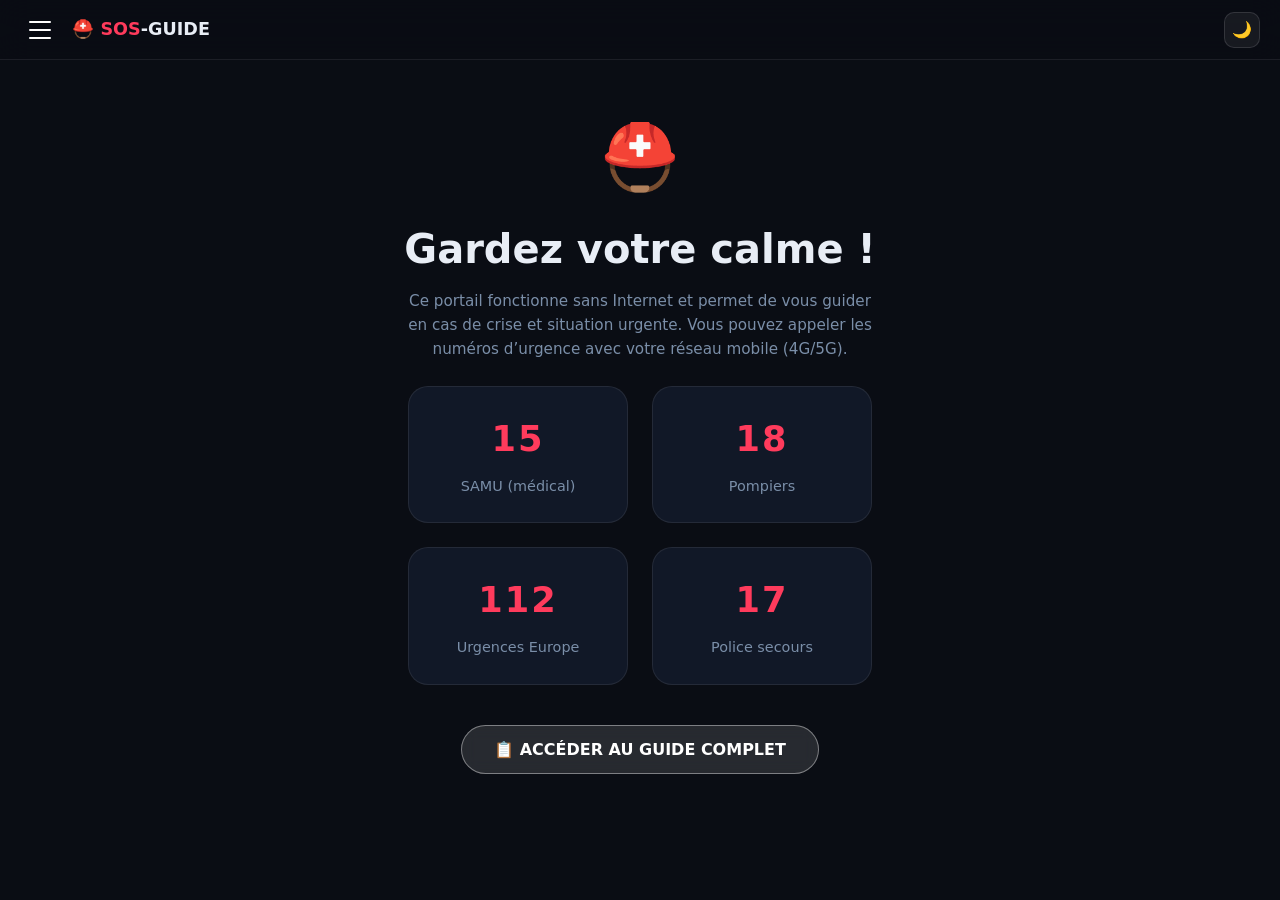
==== commit 415ae216: "Add files via upload" ====
--- a/index.html
+++ b/index.html
@@ -6,8 +6,8 @@
 <meta name="theme-color" content="#0a0d14">
 <meta name="apple-mobile-web-app-capable" content="yes">
 <meta name="apple-mobile-web-app-status-bar-style" content="black-translucent">
-<meta name="description" content="SOS-GUIDE — Portail d'urgence hors-ligne avec documentation interactive et métronome RCP.">
-<title>⛑️ SOS-GUIDE — Portail d'urgence</title>
+<meta name="description" content="SOS-GUIDE - Urgences, santé mentale, annuaire associatif + survie en lieu public">
+<title>⛑️ SOS-GUIDE</title>
 <style>
 /* --- VARIABLES & RESET --- */
 :root {
@@ -45,24 +45,6 @@
 ::-webkit-scrollbar { width: 4px; }
 ::-webkit-scrollbar-thumb { background: var(--bg2); border-radius: 4px; }
 
-/* --- MESSAGE DE BIENVENUE --- */
-.welcome-banner {
-  background: rgba(255,59,92,0.08);
-  border-bottom: 1px solid var(--border);
-  text-align: center;
-  padding: 0.75rem 1rem;
-  font-size: 0.9rem;
-  color: var(--sub);
-  backdrop-filter: blur(4px);
-  position: sticky;
-  top: var(--nav-h);
-  z-index: 799;
-}
-body.light-mode .welcome-banner {
-  background: rgba(255,59,92,0.12);
-  color: #475569;
-}
-
 /* --- BARRE DE NAVIGATION --- */
 #nav {
   position: fixed; top: 0; left: 0; right: 0; z-index: 800;
@@ -84,18 +66,6 @@
   flex: 1;
 }
 .nav-logo em { color: var(--red); font-style: normal; }
-.nav-badge {
-  font-size: .62rem;
-  font-weight: 700;
-  letter-spacing: .1em;
-  padding: .18rem .55rem;
-  border-radius: 999px;
-  background: rgba(255,59,92,.12);
-  color: var(--red);
-  border: 1px solid rgba(255,59,92,.2);
-  animation: blink 2.5s ease infinite;
-}
-@keyframes blink { 0%,100%{opacity:1;} 50%{opacity:.5;} }
 .nav-right { display: flex; align-items: center; gap: .5rem; }
 .nav-btn {
   width: 36px; height: 36px; border-radius: 10px;
@@ -113,7 +83,104 @@
   color: #e8edf5;
   border-color: rgba(255,255,255,.2);
 }
-
+/* Hamburger menu button : toujours blanc */
+.hamburger {
+  width: 40px;
+  height: 40px;
+  display: flex;
+  flex-direction: column;
+  justify-content: center;
+  align-items: center;
+  gap: 6px;
+  cursor: pointer;
+  background: transparent;
+  border: none;
+  border-radius: 10px;
+  padding: 0;
+  transition: background 0.2s;
+}
+.hamburger:hover {
+  background: rgba(255,255,255,.1);
+}
+.hamburger span {
+  width: 22px;
+  height: 2px;
+  background: #ffffff !important;  /* FORCÉ BLANC, quel que soit le thème */
+  border-radius: 2px;
+  transition: 0.2s;
+}
+/* Side drawer */
+.drawer-overlay {
+  position: fixed;
+  top: 0;
+  left: 0;
+  width: 100%;
+  height: 100%;
+  background: rgba(0,0,0,0.7);
+  backdrop-filter: blur(4px);
+  z-index: 900;
+  visibility: hidden;
+  opacity: 0;
+  transition: visibility 0.2s, opacity 0.2s;
+}
+.drawer-overlay.active {
+  visibility: visible;
+  opacity: 1;
+}
+.drawer {
+  position: fixed;
+  top: 0;
+  left: 0;
+  width: 280px;
+  height: 100%;
+  background: var(--bg1);
+  border-right: 1px solid var(--border);
+  transform: translateX(-100%);
+  transition: transform 0.25s ease;
+  z-index: 1000;
+  display: flex;
+  flex-direction: column;
+  padding: 1.5rem 1rem;
+  gap: 1.5rem;
+}
+.drawer-overlay.active .drawer {
+  transform: translateX(0);
+}
+.drawer-header {
+  display: flex;
+  justify-content: space-between;
+  align-items: center;
+  padding-bottom: 1rem;
+  border-bottom: 1px solid var(--border);
+  font-weight: 700;
+  font-size: 1.2rem;
+}
+.drawer-close {
+  background: none;
+  border: none;
+  font-size: 1.8rem;
+  cursor: pointer;
+  color: var(--sub);
+}
+.drawer-nav {
+  display: flex;
+  flex-direction: column;
+  gap: 0.8rem;
+}
+.drawer-nav a {
+  padding: 0.75rem 1rem;
+  border-radius: var(--r);
+  background: var(--card);
+  border: 1px solid var(--border);
+  text-align: center;
+  font-weight: 600;
+  transition: 0.2s;
+}
+.drawer-nav a:hover {
+  background: var(--card-h);
+  border-color: var(--red);
+  color: var(--red);
+}
 /* --- LAYOUT PRINCIPAL --- */
 .main {
   padding-top: calc(var(--nav-h) + 1.5rem);
@@ -123,7 +190,86 @@
   padding-left: 1.25rem;
   padding-right: 1.25rem;
 }
-
+#mainContent {
+  display: none;
+}
+#splashScreen {
+  height: 100vh;
+  display: flex;
+  flex-direction: column;
+  align-items: center;
+  justify-content: center;
+  padding: 2rem 1rem;
+  text-align: center;
+  margin-top: -10px;
+}
+.urgence-grid {
+  display: grid;
+  grid-template-columns: repeat(2, minmax(160px, 220px));
+  gap: 1.5rem;
+  width: 100%;
+  max-width: 500px;
+  margin: 1.5rem auto;
+  justify-content: center;
+}
+.urgence-card {
+  display: block;
+  background: var(--card);
+  border: 1px solid var(--border);
+  border-radius: var(--r-lg);
+  padding: 1.5rem 0.5rem;
+  text-align: center;
+  transition: 0.2s;
+  cursor: pointer;
+  text-decoration: none;
+  color: inherit;
+}
+.urgence-card:hover {
+  background: var(--card-h);
+  transform: translateY(-3px);
+  border-color: var(--border-h);
+}
+.urgence-number {
+  font-size: 2.2rem;
+  font-weight: 800;
+  letter-spacing: 2px;
+  color: var(--red);
+}
+.urgence-name {
+  font-size: 0.9rem;
+  color: var(--sub);
+  margin-top: 0.5rem;
+}
+.btn-guide {
+  background: rgba(255,255,255,0.12);
+  backdrop-filter: blur(8px);
+  border: 1px solid rgba(255,255,255,0.4);
+  padding: 14px 32px;
+  border-radius: 60px;
+  font-weight: 700;
+  font-size: 1rem;
+  color: white;
+  margin-top: 1rem;
+  transition: 0.2s;
+  cursor: pointer;
+}
+.btn-guide:hover {
+  background: rgba(255,255,255,0.25);
+  border-color: rgba(255,255,255,0.8);
+  transform: scale(1.02);
+}
+.extra-numbers {
+  margin-top: 2rem;
+  font-size: 0.85rem;
+  background: rgba(0,0,0,0.2);
+  border-radius: 40px;
+  padding: 0.5rem 1rem;
+  display: inline-flex;
+  flex-wrap: wrap;
+  gap: 1rem;
+  justify-content: center;
+}
+.extra-numbers span { color: var(--cyan); font-weight: bold; }
 /* --- HERO --- */
 .hero {
   text-align: center;
@@ -142,7 +288,7 @@
   margin: 0 auto;
 }
 
-/* --- SECTION OUTILS (5 cartes) --- */
+/* --- SECTION OUTILS (6 cartes) --- */
 .outils-section {
   margin-top: 2.5rem;
 }
@@ -180,8 +326,12 @@
   box-shadow: 0 0 20px rgba(255,59,92,.2);
 }
 .outil-icon {
-  font-size: 2.5rem;
+  font-size: 2.2rem;
   margin-bottom: .75rem;
+  display: inline-block;
+  width: 2.5rem;
+  height: 2.5rem;
+  line-height: 1;
 }
 .outil-title {
   font-weight: 700;
@@ -203,6 +353,72 @@
   transition: all .2s;
 }
 
+/* --- GRILLE POUR CARTES (TAILLES UNIFORMES) --- */
+.cards-grid {
+  display: grid;
+  grid-template-columns: repeat(auto-fill, minmax(180px, 1fr));
+  gap: 1rem;
+  margin-top: 0.5rem;
+  margin-bottom: 2rem;
+}
+.doc-card {
+  background: var(--card);
+  border: 1px solid var(--border);
+  border-radius: var(--r);
+  padding: 1rem 0.75rem;
+  text-align: center;
+  cursor: pointer;
+  transition: all 0.2s;
+  position: relative;
+  display: flex;
+  flex-direction: column;
+  align-items: center;
+  justify-content: center;
+  min-height: 140px;
+  height: auto;
+}
+.doc-card:hover {
+  background: var(--card-h);
+  transform: translateY(-2px);
+  border-color: var(--border-h);
+}
+.doc-card-icon {
+  font-size: 2.2rem;
+  margin-bottom: 0.6rem;
+  display: inline-block;
+  width: 2.8rem;
+  height: 2.8rem;
+  line-height: 1;
+  text-align: center;
+}
+.doc-card-title {
+  font-weight: 700;
+  font-size: 0.9rem;
+  margin-bottom: 0.3rem;
+  line-height: 1.3;
+}
+.doc-card-desc {
+  color: var(--sub);
+  font-size: 0.7rem;
+  line-height: 1.3;
+  word-break: break-word;
+  max-width: 100%;
+}
+
+/* Sections sans déroulement */
+.docs-section, .mental-section, .asso-section {
+  margin-top: 2rem;
+  margin-bottom: 1rem;
+}
+.section-title {
+  font-weight: 700;
+  font-size: 1.3rem;
+  margin-bottom: 1rem;
+  display: flex;
+  align-items: center;
+  gap: .5rem;
+}
+
 /* --- RESPIRATION OVERLAY --- */
 #respirationOverlay {
   position: fixed;
@@ -251,8 +467,7 @@
   font-weight: 700;
   cursor: pointer;
 }
-
-/* --- FLASHLIGHT (lampe torche écran blanc) --- */
+/* --- FLASHLIGHT --- */
 #flashlightOverlay {
   position: fixed;
   top: 0; left: 0; right: 0; bottom: 0;
@@ -277,8 +492,7 @@
   font-weight: 700;
   cursor: pointer;
 }
-
-/* --- FLASH SOS OVERLAY (clignotement SOS) --- */
+/* --- FLASH SOS OVERLAY --- */
 #flashOverlay {
   position: fixed;
   top: 0; left: 0; right: 0; bottom: 0;
@@ -312,8 +526,7 @@
   z-index: 10000;
   backdrop-filter: blur(4px);
 }
-
-/* --- CPR METRONOME OVERLAY --- */
+/* --- CPR METRONOME --- */
 #cprOverlay {
   position: fixed;
   top: 0; left: 0; right: 0; bottom: 0;
@@ -376,81 +589,7 @@
   font-size: 0.9rem;
   opacity: 0.8;
 }
-
-/* --- SECTION DOCUMENTATION --- */
-.docs-section {
-  margin-top: 3rem;
-  margin-bottom: 1rem;
-}
-.docs-title {
-  font-weight: 700;
-  font-size: 1.3rem;
-  margin-bottom: 1.25rem;
-  display: flex;
-  align-items: center;
-  gap: .5rem;
-  border-left: 3px solid var(--blue);
-  padding-left: 0.8rem;
-}
-.doc-table {
-  width: 100%;
-  border-collapse: collapse;
-  background: var(--card);
-  border-radius: var(--r);
-  overflow: hidden;
-  border: 1px solid var(--border);
-}
-.doc-table th,
-.doc-table td {
-  padding: 1rem;
-  text-align: left;
-  border-bottom: 1px solid var(--border);
-}
-.doc-table th {
-  background: var(--bg1);
-  font-weight: 700;
-  color: var(--blue);
-  font-size: 0.9rem;
-  letter-spacing: 0.5px;
-}
-.doc-table td {
-  color: var(--text);
-  font-size: 0.9rem;
-}
-.doc-table tr:last-child td {
-  border-bottom: none;
-}
-.doc-table .doc-icon {
-  width: 32px;
-  text-align: center;
-  font-size: 1.3rem;
-}
-.doc-table .doc-title {
-  font-weight: 600;
-}
-.doc-link {
-  color: var(--blue);
-  background: none;
-  border: none;
-  font-weight: 600;
-  font-size: 0.85rem;
-  cursor: pointer;
-  text-decoration: underline;
-  padding: 0.2rem 0.5rem;
-  border-radius: 20px;
-  transition: all 0.2s;
-  display: inline-block;
-}
-.doc-link:hover {
-  background: rgba(59,130,246,0.15);
-  text-decoration: none;
-}
-.docs-table-wrapper {
-  overflow-x: auto;
-  border-radius: var(--r);
-}
-
-/* --- MODAL STYLES --- */
+/* --- MODAL STYLES + BOUTON ÉCOUTER --- */
 .modal-overlay {
   position: fixed;
   top: 0;
@@ -534,7 +673,25 @@
 .modal-body strong {
   color: var(--blue);
 }
-
+.listen-btn {
+  background: rgba(34,197,94,0.2);
+  border: none;
+  padding: 8px 16px;
+  border-radius: 30px;
+  font-size: 0.85rem;
+  font-weight: 600;
+  margin: 0 1.5rem 1.5rem auto;
+  display: inline-flex;
+  align-items: center;
+  gap: 8px;
+  color: var(--green);
+  cursor: pointer;
+  transition: 0.2s;
+}
+.listen-btn:hover {
+  background: var(--green);
+  color: #fff;
+}
 body.light-mode .modal-container {
   background: #ffffff;
   border-color: #e2e8f0;
@@ -545,7 +702,35 @@
 body.light-mode .modal-body {
   color: #0f172a;
 }
-
+/* --- MODAL MORSE --- */
+.morse-modal .modal-body input, .morse-modal .modal-body select, .morse-modal .modal-body textarea {
+  width: 100%;
+  padding: 12px;
+  margin: 10px 0;
+  background: var(--bg2);
+  border: 1px solid var(--border);
+  border-radius: var(--r);
+  color: var(--text);
+  font-size: 1rem;
+}
+.morse-modal .modal-body button {
+  background: var(--blue);
+  color: white;
+  border: none;
+  border-radius: 30px;
+  padding: 10px 20px;
+  margin: 8px 5px;
+  cursor: pointer;
+}
+.morse-modal .modal-body button.stop-morse {
+  background: var(--red);
+}
+.morse-radio-group {
+  display: flex;
+  gap: 20px;
+  align-items: center;
+  margin: 10px 0;
+}
 /* --- THÈME CLAIR --- */
 body.light-mode {
   --bg:#f0f4f8; --bg1:#e8eef5; --bg2:#dde6f0;
@@ -565,543 +750,334 @@
 body.light-mode #respirationOverlay {
   background: rgba(240,244,248,.95);
 }
+body.light-mode .btn-guide {
+  background: rgba(0,0,0,0.08);
+  border-color: rgba(0,0,0,0.3);
+  color: #0f172a;
+}
+body.light-mode .btn-guide:hover {
+  background: rgba(0,0,0,0.15);
+}
+body.light-mode .drawer {
+  background: #ffffff;
+}
+body.light-mode .drawer-nav a {
+  background: #f1f5f9;
+  border-color: #e2e8f0;
+}
 </style>
 </head>
 <body>
 
 <nav id="nav">
+  <button class="hamburger" id="hamburgerBtn" aria-label="Menu">
+    <span></span><span></span><span></span>
+  </button>
   <div class="nav-logo">
     <span>⛑️</span>
     <span><em>SOS</em>-GUIDE</span>
-    <span class="nav-badge">HORS-LIGNE</span>
   </div>
   <div class="nav-right">
     <button class="nav-btn" id="themeToggle" aria-label="Changer de thème">🌙</button>
   </div>
 </nav>
 
-<div class="welcome-banner">
-  🕊️ Bienvenue sur SOS-GUIDE
-</div>
-
-<div class="main">
-  <div class="hero">
-    <div class="hero-icon">⛑️</div>
-    <h1 class="hero-title">En cas d'urgence, restez calme !</h1>
-    <p class="hero-sub">Ce portail fonctionne sans Internet. Outils d'urgence + fiches pratiques accessibles immédiatement.</p>
-  </div>
-
-  <div class="outils-section">
-    <h2 class="outils-title">🛠️ Outils d'urgence</h2>
-    <div id="outilsContainer"></div>
-  </div>
-
-  <!-- SECTION DOCUMENTATION -->
-  <div class="docs-section">
-    <h2 class="docs-title">📚 Documentation & Guides pratiques</h2>
-    <div class="docs-table-wrapper">
-      <table class="doc-table">
-        <thead>
-          <tr><th style="width: 10%;">📄</th><th style="width: 60%;">Titre du document</th><th style="width: 30%;">Accès</th></tr>
-        </thead>
-        <tbody id="docsTableBody">
-          <tr><td colspan="3" style="text-align:center;">Chargement des ressources...</td> </tr>
-        </tbody>
-       </table>
+<!-- SIDE DRAWER -->
+<div id="drawerOverlay" class="drawer-overlay">
+  <div class="drawer">
+    <div class="drawer-header">
+      <span>📋 Navigation</span>
+      <button class="drawer-close" id="drawerCloseBtn">&times;</button>
+    </div>
+    <div class="drawer-nav">
+      <a href="#" data-scroll="outils-section">🛠️ Outils d'urgence</a>
+      <a href="#" data-scroll="guides-section">📚 Guides pratiques</a>
+      <a href="#" data-scroll="asso-section">🤝 Annuaire associatif</a>
+      <a href="#" data-scroll="mental-section">🧠 Santé mentale</a>
     </div>
   </div>
 </div>
 
-<!-- MODAL pour afficher contenu.json -->
+<!-- ÉCRAN D'ACCUEIL NUMÉROS D'URGENCE -->
+<div id="splashScreen">
+  <div class="hero-icon">⛑️</div>
+  <h1 class="hero-title">Gardez votre calme !</h1>
+  <p class="hero-sub">Ce portail fonctionne sans Internet et permet de vous guider en cas de crise et situation urgente. Vous pouvez appeler les numéros d’urgence avec votre réseau mobile (4G/5G).</p>
+  <div class="urgence-grid">
+    <a href="tel:15" class="urgence-card"><div class="urgence-number">15</div><div class="urgence-name">SAMU (médical)</div></a>
+    <a href="tel:18" class="urgence-card"><div class="urgence-number">18</div><div class="urgence-name">Pompiers</div></a>
+    <a href="tel:112" class="urgence-card"><div class="urgence-number">112</div><div class="urgence-name">Urgences Europe</div></a>
+    <a href="tel:17" class="urgence-card"><div class="urgence-number">17</div><div class="urgence-name">Police secours</div></a>
+  </div>
+  <button class="btn-guide" id="accessGuideBtn">📋 ACCÉDER AU GUIDE COMPLET</button>
+</div>
+
+<!-- CONTENU PRINCIPAL -->
+<div id="mainContent">
+  <div class="main">
+
+    <div id="outils-section" class="outils-section">
+      <h2 class="outils-title">🛠️ Outils d'urgence</h2>
+      <div id="outilsContainer"></div>
+    </div>
+
+    <div id="guides-section" class="docs-section">
+      <div class="section-title">📚 Guides pratiques</div>
+      <div id="docsCardsGrid" class="cards-grid"></div>
+    </div>
+    
+    <div id="asso-section" class="asso-section">
+      <div class="section-title">🤝 Annuaire associatif</div>
+      <div id="assoCardsGrid" class="cards-grid"></div>
+    </div>
+
+    <div id="mental-section" class="mental-section">
+      <div class="section-title">🧠 Guide santé mentale</div>
+      <div id="mentalCardsGrid" class="cards-grid"></div>
+    </div>
+  </div>
+</div>
+
+<!-- MODAL GÉNÉRIQUE -->
 <div id="docModal" class="modal-overlay">
   <div class="modal-container">
     <div class="modal-header">
       <h3><span id="modalIcon">📘</span> <span id="modalTitle">Titre</span></h3>
       <button class="modal-close" id="closeModalBtn">&times;</button>
     </div>
-    <div class="modal-body" id="modalBodyContent">
-      Contenu chargé...
-    </div>
+    <div class="modal-body" id="modalBodyContent">Contenu...</div>
+    <div style="display: flex; justify-content: flex-end;"><button id="listenModalBtn" class="listen-btn">🔊 Écouter</button></div>
   </div>
 </div>
 
-<!-- Flash Overlay -->
-<div id="flashOverlay">
-  <button class="flash-stop-btn" onclick="stopFlash()">ARRÊTER LE FLASH</button>
-</div>
-
-<!-- Respiration Overlay -->
-<div id="respirationOverlay">
-  <div class="respiration-circle" id="respirationCircle">Inspirez</div>
-  <div class="respiration-text">4s Inspirez — 4s Bloquez — 6s Expirez</div>
-  <button class="respiration-stop" onclick="toggleRespiration()">STOP</button>
-</div>
-
-<!-- Flashlight Overlay -->
-<div id="flashlightOverlay">
-  <button class="flashlight-stop" onclick="toggleFlashlight()">ÉTEINDRE</button>
-</div>
-
-<!-- CPR Metronome Overlay -->
-<div id="cprOverlay">
-  <div class="cpr-metronome">
-    <div class="cpr-bpm" id="cprBpm">110 BPM</div>
-    <div class="cpr-beat" id="cprBeat"></div>
-    <div class="cpr-controls">
-      <button id="cprMinus">-10 BPM</button>
-      <button id="cprPlus">+10 BPM</button>
-      <button id="cprStop" class="cpr-stop">ARRÊTER</button>
-    </div>
-    <div class="cpr-status" id="cprStatus">Rythme recommandé : 100-120 compressions/min</div>
-  </div>
-</div>
+<!-- OVERLAYS OUTILS -->
+<div id="flashOverlay"><button class="flash-stop-btn" onclick="stopFlash()">ARRÊTER LE FLASH</button></div>
+<div id="respirationOverlay"><div class="respiration-circle" id="respirationCircle">Inspirez</div><div class="respiration-text">4s Inspirez — 4s Bloquez — 6s Expirez</div><button class="respiration-stop" onclick="stopRespiration()">STOP</button></div>
+<div id="flashlightOverlay"><button class="flashlight-stop" onclick="stopFlashlight()">ÉTEINDRE</button></div>
+<div id="cprOverlay"><div class="cpr-metronome"><div class="cpr-bpm" id="cprBpm">110 BPM</div><div class="cpr-beat" id="cprBeat"></div><div class="cpr-controls"><button id="cprMinus">-10 BPM</button><button id="cprPlus">+10 BPM</button><button id="cprStop" class="cpr-stop">ARRÊTER</button></div><div class="cpr-status" id="cprStatus">Rythme recommandé : 100-120 compressions/min</div></div></div>
 
 <script>
-// ═══════════════════════════════════════════════
-// OUTILS : Flash SOS, Respiration, Lampe torche, Alerte sonore, CPR Metronome
-// ═══════════════════════════════════════════════
-let flashInterval     = null;
-let flashActive       = false;
-let respirationActive = false;
-let respirationTimeout = null;
-let flashlightActive  = false;
-
-// Son (alerte continue)
-let soundActive     = false;
-let soundCtx        = null;
-let soundOsc        = null;
-let soundGain       = null;
-
-// CPR Metronome
-let cprActive       = false;
-let cprInterval     = null;
-let cprBpm          = 110;      // 100-120 recommandé
-let cprAudioCtx     = null;
-let cprBeepTimeout  = null;
-
-// ═══════════════════════════════════════════════
-// FLASH SOS
-function toggleFlash() { if (flashActive) stopFlash(); else startFlash(); }
-function startFlash() {
-  if (flashActive) return;
-  flashActive = true;
-  updateOutilUI('flash', true);
-  const overlay = document.getElementById('flashOverlay');
-  overlay.classList.add('active');
-  overlay.style.backgroundColor = 'black';
-  const pattern = [300,300,300,300,300,700,700,700,700,700,300,300,300,300,300];
-  let idx = 0;
-  const pulse = () => {
-    if (!flashActive) return;
-    overlay.style.backgroundColor = idx % 2 === 0 ? 'white' : 'black';
-    flashInterval = setTimeout(() => {
-      idx++;
-      if (idx < pattern.length) pulse();
-      else { idx = 0; overlay.style.backgroundColor = 'black'; flashInterval = setTimeout(pulse, 1000); }
-    }, pattern[idx]);
-  };
-  pulse();
-}
-function stopFlash() {
-  flashActive = false;
-  clearTimeout(flashInterval);
-  const overlay = document.getElementById('flashOverlay');
-  overlay.classList.remove('active');
-  overlay.style.backgroundColor = 'black';
-  updateOutilUI('flash', false);
-}
-
-// RESPIRATION
-function toggleRespiration() {
-  if (respirationActive) stopRespiration();
-  else startRespiration();
-}
-function startRespiration() {
-  if (respirationActive) return;
-  respirationActive = true;
-  updateOutilUI('respiration', true);
-  const overlay = document.getElementById('respirationOverlay');
-  const circle = document.getElementById('respirationCircle');
-  overlay.classList.add('active');
-  const cycle = () => {
-    if (!respirationActive) return;
-    circle.textContent = 'Inspirez';
-    respirationTimeout = setTimeout(() => {
-      if (!respirationActive) return;
-      circle.textContent = 'Bloquez';
-      respirationTimeout = setTimeout(() => {
-        if (!respirationActive) return;
-        circle.textContent = 'Expirez';
-        respirationTimeout = setTimeout(cycle, 6000);
-      }, 4000);
-    }, 4000);
-  };
-  cycle();
-}
-function stopRespiration() {
-  respirationActive = false;
-  clearTimeout(respirationTimeout);
-  const overlay = document.getElementById('respirationOverlay');
-  overlay.classList.remove('active');
-  updateOutilUI('respiration', false);
-}
-
-// LAMPE TORCHE
-function toggleFlashlight() {
-  if (flashlightActive) stopFlashlight();
-  else startFlashlight();
-}
-function startFlashlight() {
-  flashlightActive = true;
-  updateOutilUI('flashlight', true);
-  document.getElementById('flashlightOverlay').classList.add('active');
-}
-function stopFlashlight() {
-  flashlightActive = false;
-  updateOutilUI('flashlight', false);
-  document.getElementById('flashlightOverlay').classList.remove('active');
-}
-
-// ALERTE SONORE
-function toggleSoundAlarm() { if (soundActive) stopSoundAlarm(); else startSoundAlarm(); }
-function startSoundAlarm() {
-  if (soundActive) return;
-  try {
-    soundCtx = new (window.AudioContext || window.webkitAudioContext)();
-    soundOsc = soundCtx.createOscillator();
-    soundGain = soundCtx.createGain();
-    soundOsc.type = 'sawtooth';
-    soundOsc.frequency.value = 880;
-    soundGain.gain.value = 0.5;
-    soundOsc.connect(soundGain);
-    soundGain.connect(soundCtx.destination);
-    soundOsc.start();
-    soundActive = true;
-    updateOutilUI('soundAlarm', true);
-    if (soundCtx.state === 'suspended') soundCtx.resume();
-  } catch(e) { console.warn(e); alert("Son bloqué par le navigateur"); }
-}
-function stopSoundAlarm() {
-  if (!soundActive) return;
-  try {
-    if (soundOsc) { soundOsc.stop(); soundOsc.disconnect(); }
-    if (soundGain) soundGain.disconnect();
-    if (soundCtx) soundCtx.close();
-  } catch(e) {}
-  soundOsc = null; soundGain = null; soundCtx = null;
-  soundActive = false;
-  updateOutilUI('soundAlarm', false);
-}
-
-// CPR METRONOME
-function toggleCprMetronome() {
-  if (cprActive) stopCprMetronome();
-  else startCprMetronome();
-}
-function startCprMetronome() {
-  if (cprActive) return;
-  cprActive = true;
-  updateOutilUI('cprMetronome', true);
-  const overlay = document.getElementById('cprOverlay');
-  overlay.classList.add('active');
-  updateCprBpmDisplay();
-  // Démarrer le métronome
-  startCprInterval();
-}
-function stopCprMetronome() {
-  cprActive = false;
-  clearInterval(cprInterval);
-  if (cprBeepTimeout) clearTimeout(cprBeepTimeout);
-  if (cprAudioCtx) {
-    cprAudioCtx.close().catch(e=>console.warn);
-    cprAudioCtx = null;
-  }
-  const overlay = document.getElementById('cprOverlay');
-  overlay.classList.remove('active');
-  updateOutilUI('cprMetronome', false);
-}
-function startCprInterval() {
-  if (cprInterval) clearInterval(cprInterval);
-  const intervalMs = 60000 / cprBpm;
-  cprInterval = setInterval(() => {
-    if (!cprActive) return;
-    playCprBeep();
-    const beatDiv = document.getElementById('cprBeat');
-    beatDiv.classList.add('active');
-    setTimeout(() => beatDiv.classList.remove('active'), 100);
-  }, intervalMs);
-}
-function playCprBeep() {
-  try {
-    if (!cprAudioCtx) {
-      cprAudioCtx = new (window.AudioContext || window.webkitAudioContext)();
-    }
-    if (cprAudioCtx.state === 'suspended') {
-      cprAudioCtx.resume();
-    }
-    const now = cprAudioCtx.currentTime;
-    const osc = cprAudioCtx.createOscillator();
-    const gain = cprAudioCtx.createGain();
-    osc.type = 'sine';
-    osc.frequency.value = 880;
-    gain.gain.value = 0.3;
-    gain.gain.exponentialRampToValueAtTime(0.00001, now + 0.3);
-    osc.connect(gain);
-    gain.connect(cprAudioCtx.destination);
-    osc.start();
-    osc.stop(now + 0.3);
-  } catch(e) { console.warn("Audio non disponible", e); }
-}
-function changeCprBpm(delta) {
-  if (!cprActive) return;
-  let newBpm = cprBpm + delta;
-  if (newBpm < 60) newBpm = 60;
-  if (newBpm > 160) newBpm = 160;
-  cprBpm = newBpm;
-  updateCprBpmDisplay();
-  startCprInterval(); // recrée l'intervalle avec la nouvelle fréquence
-}
-function updateCprBpmDisplay() {
-  document.getElementById('cprBpm').innerText = cprBpm + " BPM";
-  let status = document.getElementById('cprStatus');
-  if (cprBpm >= 100 && cprBpm <= 120) {
-    status.innerHTML = "✅ Rythme recommandé pour la RCP (100-120 compressions/min)";
-  } else {
-    status.innerHTML = "⚠️ Rythme non optimal. Réglez entre 100 et 120 BPM.";
-  }
-}
-
-// Mise à jour des indicateurs d'état
-function updateOutilUI(id, actif) {
-  const card   = document.querySelector(`[data-outil="${id}"]`);
-  const status = document.getElementById(`status-${id}`);
-  if (card)   card.classList.toggle('active', actif);
-  if (status) status.style.background = actif ? 'var(--green)' : '';
-}
-
-function renderOutils() {
-  const cont = document.getElementById('outilsContainer');
-  if (!cont) return;
-  cont.innerHTML = `
-    <div class="outil-card" data-outil="flash" onclick="toggleFlash()">
-      <div class="outil-icon">🔦</div>
-      <div class="outil-title">Flash SOS</div>
-      <div class="outil-desc">Signal lumineux SOS</div>
-      <div class="outil-status" id="status-flash"></div>
-    </div>
-    <div class="outil-card" data-outil="respiration" onclick="toggleRespiration()">
-      <div class="outil-icon">🧘</div>
-      <div class="outil-title">Respiration</div>
-      <div class="outil-desc">4-4-6 anti-stress</div>
-      <div class="outil-status" id="status-respiration"></div>
-    </div>
-    <div class="outil-card" data-outil="flashlight" onclick="toggleFlashlight()">
-      <div class="outil-icon">💡</div>
-      <div class="outil-title">Lampe torche</div>
-      <div class="outil-desc">Écran blanc lumineux</div>
-      <div class="outil-status" id="status-flashlight"></div>
-    </div>
-    <div class="outil-card" data-outil="soundAlarm" onclick="toggleSoundAlarm()">
-      <div class="outil-icon">🔊</div>
-      <div class="outil-title">Alerte sonore</div>
-      <div class="outil-desc">Bip continu strident</div>
-      <div class="outil-status" id="status-soundAlarm"></div>
-    </div>
-    <div class="outil-card" data-outil="cprMetronome" onclick="toggleCprMetronome()">
-      <div class="outil-icon">❤️</div>
-      <div class="outil-title">Métronome RCP</div>
-      <div class="outil-desc">(100-120 bpm)</div>
-      <div class="outil-status" id="status-cprMetronome"></div>
-    </div>
-  `;
-}
-
-// ═══════════════════════════════════════════════
-// GESTION DU FICHIER contenu.json + MODAL
-// ═══════════════════════════════════════════════
-let docsData = [];
-
+// =================== DONNÉES STATIQUES AVEC DESCRIPTIONS TRÈS COURTES ===================
+const fallbackDocs = [
+  { icon: "🫀", title: "Arrêt cardiaque", desc: "RCP 30:2, 100-120/min", content: "<strong>Protocole :</strong><br><ul><li>1️⃣ Sécuriser, alerter 15/112</li><li>2️⃣ Vérifier conscience/respiration (10s)</li><li>3️⃣ Si inconscient et ne respire pas : 30 compressions (100-120/min, 5-6cm)</li><li>4️⃣ Utiliser un DAE dès que possible</li><li>5️⃣ Alterner 30:2 si formé</li></ul><p><strong>Ne jamais interrompre les compressions inutilement.</strong></p>" },
+  { icon: "🛌", title: "PLS", desc: "Position latérale sécurité", content: "<strong>Pour une personne inconsciente qui respire :</strong><br><ul><li>👉 Placer le bras côté victime à angle droit</li><li>👉 Ramener l'autre bras sur la poitrine</li><li>👉 Replier la jambe opposée</li><li>👉 Tourner la victime sur le côté en maintenant la tête</li><li>👉 Incliner la tête pour dégager les voies aériennes</li><li>✅ Appeler le 15, surveiller la respiration jusqu'à l'arrivée des secours</li></ul>" },
+  { icon: "🧠", title: "Épilepsie", desc: "Protéger tête, ne pas entraver", content: "<strong>Conduite à tenir :</strong><br><ul><li>✅ Protéger la tête (coussin, vêtement)</li><li>✅ Éloigner les objets dangereux</li><li>❌ Ne pas mettre d'objet dans la bouche</li><li>❌ Ne pas restreindre les mouvements</li><li>⏱️ Appeler le 15 si : première crise, durée >5 min, blessure, difficulté respiratoire</li><li>Après la crise, mettre en PLS</li></ul>" },
+  { icon: "🩸", title: "Hémorragie", desc: "Compression directe", content: "<strong>Arrêter un saignement abondant :</strong><ul><li>🔴 Compresser directement avec un tissu propre</li><li>🔴 Maintenir pression ferme, ne pas relâcher</li><li>🔴 Si le sang traverse, ajouter un nouveau tampon sans enlever le premier</li><li>🔴 Allonger la victime, appeler le 15</li><li>⚠️ Garrot uniquement en dernier recours par un professionnel</li></ul>" },
+  { icon: "🍎", title: "Étouffement", desc: "Heimlich / tapes dos", content: "<strong>Adulte :</strong><ul><li>Encourager à tousser</li><li>5 tapes dans le dos</li><li>5 compressions abdominales (poing au-dessus du nombril, pousser vers l'intérieur et vers le haut)</li><li>Alterner jusqu'à expulsion ou perte de connaissance</li><li>Si inconscient : débuter RCP</li></ul>" },
+  { icon: "🔥", title: "Incendie", desc: "Ramper, ne pas courir", content: "<strong>Règles :</strong><ul><li>❌ Ne pas utiliser les ascenseurs</li><li>✅ Se baisser pour éviter les fumées (ramper)</li><li>✅ Fermer les portes derrière soi</li><li>✅ Si vêtements en feu : STOP - DROP - ROLL</li><li>✅ Alerter les pompiers (18/112) depuis un endroit sûr</li></ul>" },
+  { icon: "⚡", title: "DAE", desc: "Suivre voix, placer patchs", content: "<strong>Défibrillateur :</strong><ul><li>1️⃣ Allumer l'appareil</li><li>2️⃣ Suivre les instructions vocales</li><li>3️⃣ Déshabiller le torse, placer les électrodes (position indiquée)</li><li>4️⃣ Ne pas toucher la victime pendant l'analyse</li><li>5️⃣ Si choc recommandé : éloignez-vous et appuyez sur le bouton</li><li>6️⃣ Reprendre immédiatement les compressions</li></ul>" },
+  { icon: "🤧", title: "Allergie grave", desc: "Anaphylaxie → 15 + adrénaline", content: "<strong>Signes :</strong> gonflement, urticaire, difficulté à respirer, malaise.<br><strong>Conduite :</strong><ul><li>✅ Allonger la victime (ou demi-assise si gêne respiratoire)</li><li>✅ Utiliser un auto-injecteur d'adrénaline si disponible (type Anapen, EpiPen)</li><li>✅ Appeler le 15 immédiatement</li><li>❌ Ne rien donner à boire ou manger</li></ul>" },
+  { icon: "🍬", title: "Hypoglycémie", desc: "Sucre si conscient", content: "<strong>Symptômes :</strong> sueurs, faiblesse, confusion, pâleur.<br><strong>Action :</strong><ul><li>Si conscient et peut avaler : donner du sucre (boisson sucrée, 2 morceaux de sucre, jus de fruit)</li><li>Amélioration rapide (5-10 min)</li><li>Si inconscient : PLS, appeler le 15, ne pas donner à boire</li><li>Si connu diabétique : chercher un glucomètre</li></ul>" },
+  { icon: "🏃", title: "Attentat", desc: "S'enfuir, se cacher, alerter", content: "<strong>Protocole international : S'enfuir, se cacher, alerter</strong><br><ul><li>🏃‍♂️ S'enfuir si possible, ne pas courir en groupe, sortir de la zone</li><li>🚪 Se cacher : fermer porte, éteindre lumière, se mettre à l'abri des tirs, éteindre son téléphone</li><li>📞 Alerter le 17 (police) uniquement quand en sécurité, décrire la situation</li><li>❌ Ne pas s'approcher des forces de sécurité les mains dans les poches</li><li>✅ Appliquer les gestes de premiers secours après la sécurisation</li></ul>" },
+  { icon: "💧", title: "Noyade", desc: "RCP immédiate, pas de vidage", content: "<strong>Conduite :</strong><ul><li>🆘 Sortir la victime de l'eau rapidement</li><li>✅ Vérifier conscience et respiration</li><li>❌ Ne pas tenter de vider l'eau des poumons (inutile et dangereux)</li><li>💨 Si ne respire pas : commencer la RCP (30 compressions / 2 insufflations)</li><li>📞 Alerter le 15 ou 112, utiliser un DAE si disponible</li><li>🩱 Couvrir la victime pour éviter l'hypothermie</li></ul>" },
+  { icon: "📞", title: "Appel 15/112", desc: "Lieu, état, ne pas raccrocher", content: "<strong>Informations clés :</strong><br><ul><li>📍 Lieu précis (adresse, étage, point d'accès)</li><li>👥 Nombre de victimes</li><li>🩺 État : conscient ? respire ? saigne ?</li><li>⚡ Événement : accident, malaise, incendie...</li><li>📞 Ne pas raccrocher le premier, suivre les instructions</li><li>📱 Utiliser le haut-parleur si possible</li></ul>" }
+];
+
+const mentalHealthData = [
+  { icon: "🧘", title: "Cohérence cardiaque", desc: "5-5-5 apaisant", content: "<strong>Respiration 5-5-5 :</strong><br>Inspirez 5s, expirez 5s, pause 5s. Répéter 5 minutes. Effet calmant immédiat." },
+  { icon: "🧠", title: "Anxiété 3-3-3", desc: "Ancrage visuel/auditif/moteur", content: "<strong>Technique d'ancrage :</strong><br>Nommez 3 choses que vous voyez, 3 sons que vous entendez, bougez 3 parties de votre corps." },
+  { icon: "📞", title: "Soutien psy 3114", desc: "Gratuit 24/7", content: "<strong>Numéro d'écoute : 3114</strong> (gratuit, professionnels). Urgence psychiatrique : 15." },
+  { icon: "💤", title: "Prévention burn-out", desc: "Repos, activité, consulter", content: "<strong>Signes :</strong> épuisement, cynisme, inefficacité. Pause, activité physique, consulter." }
+];
+
+const associationsData = [
+  { icon: "🩸", name: "Croix-Rouge", desc: "Secours, formation", content: "Croix-Rouge française<br>Secours, formation aux gestes qui sauvent.<br><strong>📞 Contact :</strong> 3639 / 0800 858 858" },
+  { icon: "🤝", name: "Secours Populaire", desc: "Aide alimentaire", content: "Secours Populaire<br>Aide alimentaire, vestimentaire, solidarité.<br><strong>📞 Contact :</strong> 03 44 53 68 70" },
+  { icon: "⚓", name: "SNSM", desc: "Sauvetage en mer 196", content: "SNSM (Sauvetage en Mer)<br>Sauvetage maritime.<br><strong>📞 Contact :</strong> 196 (urgence)" },
+  { icon: "🧸", name: "Allô Enfance 119", desc: "Protection mineurs", content: "Allô Enfance en Danger<br>Protection des mineurs.<br><strong>📞 Contact :</strong> 119" }
+];
+
+// --- ÉTAT GLOBAL & VARIABLES ---
+let currentModalContentRaw = "";
+let speechUtterance = null;
+let flashActive = false, respirationActive = false, flashlightActive = false, soundActive = false, cprActive = false;
+let flashInterval = null, respirationTimeout = null;
+let cprInterval = null, cprBpm = 110;
+let cprAudioCtx = null;
+let soundCtx = null, soundOsc = null, soundGain = null;
+
+// Morse
+let morseActive = false, morseTimeout = null, morseAudioCtx = null;
+let morsePattern = [];
+
+// --- MODAL & AUDIO ---
 const modalOverlay = document.getElementById('docModal');
 const modalTitleElem = document.getElementById('modalTitle');
 const modalIconElem = document.getElementById('modalIcon');
 const modalBodyElem = document.getElementById('modalBodyContent');
 const closeModalBtn = document.getElementById('closeModalBtn');
-
-function openModal(doc) {
-  if (!doc) return;
-  modalIconElem.textContent = doc.icon || '📄';
-  modalTitleElem.textContent = doc.title || 'Document';
-  modalBodyElem.innerHTML = doc.content || '<p>Pas de contenu détaillé disponible.</p>';
+const listenBtn = document.getElementById('listenModalBtn');
+
+function stripHtml(html) { let tmp = document.createElement('div'); tmp.innerHTML = html; return tmp.textContent || tmp.innerText || ""; }
+function openModalWithContent(icon, title, htmlContent) {
+  modalIconElem.textContent = icon || "📘";
+  modalTitleElem.textContent = title;
+  modalBodyElem.innerHTML = htmlContent;
+  currentModalContentRaw = stripHtml(htmlContent);
   modalOverlay.classList.add('active');
   document.body.style.overflow = 'hidden';
-}
-
-function closeModal() {
-  modalOverlay.classList.remove('active');
-  document.body.style.overflow = '';
-}
-
-function renderDocsTable(documents) {
-  const tbody = document.getElementById('docsTableBody');
-  if (!tbody) return;
-  if (!documents || documents.length === 0) {
-    tbody.innerHTML = '<tr><td colspan="3" style="text-align:center;">Aucun document disponible</td></tr>';
-    return;
+  if (speechUtterance) window.speechSynthesis.cancel();
+}
+function closeModal() { modalOverlay.classList.remove('active'); document.body.style.overflow = ''; if (speechUtterance) window.speechSynthesis.cancel(); }
+listenBtn.addEventListener('click', () => {
+  if (!currentModalContentRaw.trim()) return;
+  if (speechUtterance) window.speechSynthesis.cancel();
+  speechUtterance = new SpeechSynthesisUtterance(currentModalContentRaw);
+  speechUtterance.lang = 'fr-FR';
+  speechUtterance.rate = 0.9;
+  window.speechSynthesis.speak(speechUtterance);
+});
+
+// --- RENDU DES CARTES ---
+function renderDocsCards() {
+  const grid = document.getElementById('docsCardsGrid');
+  if (!grid) return;
+  grid.innerHTML = '';
+  fallbackDocs.forEach(doc => {
+    const card = document.createElement('div');
+    card.className = 'doc-card';
+    card.innerHTML = `<div class="doc-card-icon">${escapeHtml(doc.icon)}</div><div class="doc-card-title">${escapeHtml(doc.title)}</div><div class="doc-card-desc">${escapeHtml(doc.desc)}</div>`;
+    card.addEventListener('click', () => openModalWithContent(doc.icon, doc.title, doc.content));
+    grid.appendChild(card);
+  });
+}
+function renderMentalCards() {
+  const grid = document.getElementById('mentalCardsGrid');
+  if (!grid) return;
+  grid.innerHTML = '';
+  mentalHealthData.forEach(item => {
+    const card = document.createElement('div');
+    card.className = 'doc-card';
+    card.innerHTML = `<div class="doc-card-icon">${escapeHtml(item.icon)}</div><div class="doc-card-title">${escapeHtml(item.title)}</div><div class="doc-card-desc">${escapeHtml(item.desc)}</div>`;
+    card.addEventListener('click', () => openModalWithContent(item.icon, item.title, item.content));
+    grid.appendChild(card);
+  });
+}
+function renderAssoCards() {
+  const grid = document.getElementById('assoCardsGrid');
+  if (!grid) return;
+  grid.innerHTML = '';
+  associationsData.forEach(asso => {
+    const card = document.createElement('div');
+    card.className = 'doc-card';
+    card.innerHTML = `<div class="doc-card-icon">${escapeHtml(asso.icon)}</div><div class="doc-card-title">${escapeHtml(asso.name)}</div><div class="doc-card-desc">${escapeHtml(asso.desc)}</div>`;
+    card.addEventListener('click', () => openModalWithContent(asso.icon, asso.name, asso.content));
+    grid.appendChild(card);
+  });
+}
+
+// --- OUTILS EXISTANTS ---
+function updateOutilUI(id, actif) {
+  const card = document.querySelector(`[data-outil="${id}"]`);
+  const status = document.getElementById(`status-${id}`);
+  if (card) card.classList.toggle('active', actif);
+  if (status) status.style.background = actif ? 'var(--green)' : '';
+}
+function toggleFlash() { flashActive ? stopFlash() : startFlash(); }
+function startFlash() { if (flashActive) return; flashActive = true; updateOutilUI('flash', true); const overlay = document.getElementById('flashOverlay'); overlay.classList.add('active'); const pattern = [{ color: 'white', dur: 300 },{ color: 'black', dur: 300 },{ color: 'white', dur: 300 },{ color: 'black', dur: 300 },{ color: 'white', dur: 300 },{ color: 'black', dur: 300 },{ color: 'white', dur: 700 },{ color: 'black', dur: 700 },{ color: 'white', dur: 700 },{ color: 'black', dur: 700 },{ color: 'white', dur: 700 },{ color: 'black', dur: 700 },{ color: 'white', dur: 300 },{ color: 'black', dur: 300 },{ color: 'white', dur: 300 },{ color: 'black', dur: 300 },{ color: 'white', dur: 300 },{ color: 'black', dur: 1000 }]; let idx = 0; function step() { if (!flashActive) return; overlay.style.backgroundColor = pattern[idx].color; flashInterval = setTimeout(() => { idx = (idx + 1) % pattern.length; step(); }, pattern[idx].dur); } step(); }
+function stopFlash() { flashActive = false; if (flashInterval) clearTimeout(flashInterval); const overlay = document.getElementById('flashOverlay'); overlay.classList.remove('active'); overlay.style.backgroundColor = ''; updateOutilUI('flash', false); }
+function toggleRespiration() { respirationActive ? stopRespiration() : startRespiration(); }
+function startRespiration() { if (respirationActive) return; respirationActive = true; updateOutilUI('respiration', true); const overlay = document.getElementById('respirationOverlay'); const circle = document.getElementById('respirationCircle'); overlay.classList.add('active'); function cycle() { if (!respirationActive) return; circle.textContent = 'Inspirez'; respirationTimeout = setTimeout(() => { if (!respirationActive) return; circle.textContent = 'Bloquez'; respirationTimeout = setTimeout(() => { if (!respirationActive) return; circle.textContent = 'Expirez'; respirationTimeout = setTimeout(cycle, 6000); }, 4000); }, 4000); } cycle(); }
+function stopRespiration() { respirationActive = false; if (respirationTimeout) clearTimeout(respirationTimeout); const overlay = document.getElementById('respirationOverlay'); overlay.classList.remove('active'); updateOutilUI('respiration', false); }
+function toggleFlashlight() { flashlightActive ? stopFlashlight() : startFlashlight(); }
+function startFlashlight() { if (confirm("⚠️ Lampe torche : écran blanc lumineux (consommation élevée). Continuer ?")) { flashlightActive = true; updateOutilUI('flashlight', true); document.getElementById('flashlightOverlay').classList.add('active'); } }
+function stopFlashlight() { flashlightActive = false; updateOutilUI('flashlight', false); document.getElementById('flashlightOverlay').classList.remove('active'); }
+function toggleSoundAlarm() { soundActive ? stopSoundAlarm() : startSoundAlarm(); }
+function startSoundAlarm() { if (soundActive) return; try { soundCtx = new (window.AudioContext || window.webkitAudioContext)(); soundOsc = soundCtx.createOscillator(); soundGain = soundCtx.createGain(); soundOsc.type = 'sawtooth'; soundOsc.frequency.value = 880; soundGain.gain.value = 0.4; soundOsc.connect(soundGain); soundGain.connect(soundCtx.destination); soundOsc.start(); soundActive = true; updateOutilUI('soundAlarm', true); if (soundCtx.state === 'suspended') soundCtx.resume(); } catch(e) { console.warn(e); } }
+function stopSoundAlarm() { if (!soundActive) return; try { if (soundOsc) soundOsc.stop(); if (soundCtx) soundCtx.close(); } catch(e) {} soundOsc = null; soundGain = null; soundCtx = null; soundActive = false; updateOutilUI('soundAlarm', false); }
+function toggleCprMetronome() { cprActive ? stopCprMetronome() : startCprMetronome(); }
+function startCprMetronome() { if (cprActive) return; cprActive = true; updateOutilUI('cprMetronome', true); document.getElementById('cprOverlay').classList.add('active'); updateCprBpmDisplay(); startCprInterval(); }
+function stopCprMetronome() { cprActive = false; if (cprInterval) clearInterval(cprInterval); if (cprAudioCtx) cprAudioCtx.close(); cprAudioCtx = null; document.getElementById('cprOverlay').classList.remove('active'); updateOutilUI('cprMetronome', false); }
+function startCprInterval() { if (cprInterval) clearInterval(cprInterval); const intervalMs = 60000 / cprBpm; cprInterval = setInterval(() => { if (!cprActive) return; playCprBeep(); const beat = document.getElementById('cprBeat'); beat.classList.add('active'); setTimeout(() => beat.classList.remove('active'), 100); }, intervalMs); }
+function playCprBeep() { if (!cprActive) return; try { if (!cprAudioCtx) cprAudioCtx = new (window.AudioContext || window.webkitAudioContext)(); if (cprAudioCtx.state === 'suspended') cprAudioCtx.resume(); const now = cprAudioCtx.currentTime; const osc = cprAudioCtx.createOscillator(); const gain = cprAudioCtx.createGain(); osc.type = 'sine'; osc.frequency.value = 880; gain.gain.value = 0.25; gain.gain.exponentialRampToValueAtTime(0.00001, now + 0.25); osc.connect(gain); gain.connect(cprAudioCtx.destination); osc.start(); osc.stop(now + 0.25); } catch(e) { console.warn(e); } }
+function changeCprBpm(delta) { let newBpm = cprBpm + delta; if (newBpm < 60) newBpm = 60; if (newBpm > 160) newBpm = 160; cprBpm = newBpm; updateCprBpmDisplay(); if (cprActive) startCprInterval(); }
+function updateCprBpmDisplay() { document.getElementById('cprBpm').innerText = cprBpm + " BPM"; const status = document.getElementById('cprStatus'); if (cprBpm >= 100 && cprBpm <= 120) status.innerHTML = "✅ Rythme recommandé pour la RCP (100-120 compressions/min)"; else status.innerHTML = "⚠️ Rythme non optimal. Réglez entre 100 et 120 BPM."; }
+
+// --- NAVIGATION DRAWER + AFFICHAGE CONTENU ---
+function revealMainContentAndScroll(targetId) {
+  const splash = document.getElementById('splashScreen');
+  const main = document.getElementById('mainContent');
+  if (splash.style.display !== 'none') {
+    splash.style.display = 'none';
+    main.style.display = 'block';
   }
-  let html = '';
-  documents.forEach(doc => {
-    html += `
-      <tr>
-        <td class="doc-icon">${escapeHtml(doc.icon || '📘')}</td>
-        <td class="doc-title">${escapeHtml(doc.title)}</td>
-        <td><button class="doc-link" data-id="${doc.id || doc.title}">📖 Lire le guide</button></td>
-      </tr>
-    `;
+  setTimeout(() => {
+    const target = document.getElementById(targetId);
+    if (target) target.scrollIntoView({ behavior: 'smooth', block: 'start' });
+  }, 100);
+}
+
+// --- RENDU OUTILS (6 CARTES) ---
+function renderOutils() {
+  const cont = document.getElementById('outilsContainer');
+  if (!cont) return;
+  cont.innerHTML = `
+    <div class="outil-card" data-outil="flash" onclick="toggleFlash()"><div class="outil-icon">🔦</div><div class="outil-title">Flash SOS</div><div class="outil-desc">Signal lumineux SOS</div><div class="outil-status" id="status-flash"></div></div>
+    <div class="outil-card" data-outil="respiration" onclick="toggleRespiration()"><div class="outil-icon">🧘</div><div class="outil-title">Respiration</div><div class="outil-desc">4-4-6 anti-stress</div><div class="outil-status" id="status-respiration"></div></div>
+    <div class="outil-card" data-outil="flashlight" onclick="toggleFlashlight()"><div class="outil-icon">💡</div><div class="outil-title">Lampe torche</div><div class="outil-desc">Écran blanc lumineux</div><div class="outil-status" id="status-flashlight"></div></div>
+    <div class="outil-card" data-outil="soundAlarm" onclick="toggleSoundAlarm()"><div class="outil-icon">🔊</div><div class="outil-title">Alerte sonore</div><div class="outil-desc">Bip continu</div><div class="outil-status" id="status-soundAlarm"></div></div>
+    <div class="outil-card" data-outil="cprMetronome" onclick="toggleCprMetronome()"><div class="outil-icon">❤️</div><div class="outil-title">Métronome RCP</div><div class="outil-desc">(100-120 bpm)</div><div class="outil-status" id="status-cprMetronome"></div></div>
+  `;
+}
+function escapeHtml(str) { if(!str) return ''; return str.replace(/[&<>]/g, function(m){ if(m==='&') return '&amp;'; if(m==='<') return '&lt;'; if(m==='>') return '&gt;'; return m;}); }
+
+// --- INIT & EVENT LISTENERS ---
+document.getElementById('accessGuideBtn').addEventListener('click', () => {
+  document.getElementById('splashScreen').style.display = 'none';
+  document.getElementById('mainContent').style.display = 'block';
+});
+const drawerOverlay = document.getElementById('drawerOverlay');
+const hamburgerBtn = document.getElementById('hamburgerBtn');
+const drawerCloseBtn = document.getElementById('drawerCloseBtn');
+function openDrawer() { drawerOverlay.classList.add('active'); document.body.style.overflow = 'hidden'; }
+function closeDrawer() { drawerOverlay.classList.remove('active'); document.body.style.overflow = ''; }
+hamburgerBtn.addEventListener('click', openDrawer);
+drawerCloseBtn.addEventListener('click', closeDrawer);
+drawerOverlay.addEventListener('click', (e) => { if (e.target === drawerOverlay) closeDrawer(); });
+document.querySelectorAll('.drawer-nav a').forEach(link => {
+  link.addEventListener('click', (e) => {
+    e.preventDefault();
+    const targetId = link.getAttribute('data-scroll');
+    if (targetId) revealMainContentAndScroll(targetId);
+    closeDrawer();
   });
-  tbody.innerHTML = html;
-  const btns = tbody.querySelectorAll('.doc-link');
-  btns.forEach((btn, idx) => {
-    btn.addEventListener('click', (e) => {
-      e.preventDefault();
-      const doc = documents[idx];
-      if (doc) openModal(doc);
-    });
-  });
-}
-
-function escapeHtml(str) {
-  if (!str) return '';
-  return str.replace(/[&<>]/g, function(m) {
-    if (m === '&') return '&amp;';
-    if (m === '<') return '&lt;';
-    if (m === '>') return '&gt;';
-    return m;
-  }).replace(/[\uD800-\uDBFF][\uDC00-\uDFFF]/g, function(c) {
-    return c;
-  });
-}
-
-async function loadDocumentation() {
-  const fallbackDocs = [
-    {
-      id: "gestes_qui_sauvent",
-      icon: "🫀",
-      title: "Gestes qui sauvent : arrêt cardiaque",
-      content: `<strong>Protocole en cas d'arrêt cardiaque :</strong><br>
-      <ul>
-        <li>1️⃣ Sécuriser les lieux et alerter (15 ou 112).</li>
-        <li>2️⃣ Vérifier conscience et respiration (pas plus de 10 sec).</li>
-        <li>3️⃣ Si inconscient et ne respire pas : appelez secours, commencez les compressions thoraciques (100-120/min, 5-6 cm de profondeur).</li>
-        <li>4️⃣ Utilisez un défibrillateur (DAE) dès que possible.</li>
-        <li>5️⃣ Alternez 30 compressions / 2 insufflations si formé.</li>
-      </ul>
-      <p><strong>Ne jamais interrompre les compressions inutilement.</strong> Continuez jusqu'à l'arrivée des secours.</p>`
-    },
-    {
-      id: "incendie",
-      icon: "🔥",
-      title: "Conduite en cas d'incendie",
-      content: `<strong>Règles de survie incendie :</strong><br>
-      <ul>
-        <li>✅ Ne pas utiliser les ascenseurs, emprunter les escaliers.</li>
-        <li>✅ Se baisser pour éviter les fumées (ramper).</li>
-        <li>✅ Fermer les portes derrière soi pour limiter la propagation.</li>
-        <li>✅ Si les vêtements prennent feu : STOP - DROP - ROLL (arrête, tombe par terre, roule).</li>
-        <li>✅ Alerter les pompiers (18 ou 112) depuis un endroit sûr.</li>
-      </ul>
-      <p>En cas de fumée, couvrez votre bouche avec un tissu humide.</p>`
-    },
-    {
-      id: "hemorragie",
-      icon: "🩸",
-      title: "Hémorragie : compression immédiate",
-      content: `<strong>Arrêter un saignement abondant :</strong>
-      <ul>
-        <li>🔴 Allonger la victime si possible.</li>
-        <li>🔴 Compresser directement la plaie avec un tissu propre, sans retirer les corps étrangers.</li>
-        <li>🔴 Maintenir une pression ferme et constante, ne pas relâcher.</li>
-        <li>🔴 Si le saignement persiste, ajouter un nouveau tampon sans enlever le premier.</li>
-        <li>🔴 Appeler les secours en urgence (15 / 112).</li>
-      </ul>
-      <p>Un garrot n’est utilisé qu’en dernier recours, par un professionnel ou en cas d’hémorragie cataclysmique.</p>`
-    },
-    {
-      id: "etouffement",
-      icon: "🍎",
-      title: "Étouffement (manœuvre de Heimlich)",
-      content: `<strong>Conduite à tenir pour un adulte qui s'étouffe :</strong>
-      <ul>
-        <li>➡️ Encouragez la personne à tousser.</li>
-        <li>➡️ Si inefficace : 5 tapes dans le dos entre les omoplates.</li>
-        <li>➡️ Si toujours bloqué : effectuer 5 compressions abdominales (Heimlich) : poing au-dessus du nombril, l'autre main par-dessus, pousser vers l'intérieur et vers le haut.</li>
-        <li>➡️ Alterner jusqu'à expulsion ou perte de connaissance.</li>
-        <li>➡️ Si la victime devient inconsciente : débuter la réanimation cardio-pulmonaire.</li>
-      </ul>
-      <p>Pour un nourrisson, utiliser la méthode des tapes dans le dos et compressions thoraciques.</p>`
-    }
-  ];
-
-  try {
-    const response = await fetch('contenu.json');
-    if (response.ok) {
-      const jsonData = await response.json();
-      if (Array.isArray(jsonData) && jsonData.length) {
-        docsData = jsonData;
-      } else {
-        docsData = fallbackDocs;
-      }
-    } else {
-      console.warn("contenu.json non trouvé, utilisation du contenu par défaut");
-      docsData = fallbackDocs;
-    }
-  } catch (err) {
-    console.warn("Erreur chargement JSON, fallback intégré", err);
-    docsData = fallbackDocs;
-  }
-  docsData = docsData.map(doc => ({
-    ...doc,
-    content: doc.content || "<p>Guide pratique à consulter. Restez calme et suivez les consignes.</p>",
-    icon: doc.icon || "📘"
-  }));
-  renderDocsTable(docsData);
-}
-
-// ═══════════════════════════════════════════════
-// THÈME + INIT
-// ═══════════════════════════════════════════════
+});
+
 const savedTheme = localStorage.getItem('sos_theme');
 const isDark = savedTheme !== 'light';
 document.body.classList.toggle('light-mode', !isDark);
 const themeBtn = document.getElementById('themeToggle');
 if (themeBtn) themeBtn.textContent = isDark ? '🌙' : '☀️';
-document.getElementById('themeToggle').addEventListener('click', () => {
+themeBtn.addEventListener('click', () => {
   const isLight = document.body.classList.toggle('light-mode');
   localStorage.setItem('sos_theme', isLight ? 'light' : 'dark');
-  document.getElementById('themeToggle').textContent = isLight ? '☀️' : '🌙';
+  themeBtn.textContent = isLight ? '☀️' : '🌙';
 });
 
 closeModalBtn.addEventListener('click', closeModal);
-modalOverlay.addEventListener('click', (e) => {
-  if (e.target === modalOverlay) closeModal();
-});
-
-// Contrôles CPR
-document.getElementById('cprMinus').addEventListener('click', () => changeCprBpm(-10));
-document.getElementById('cprPlus').addEventListener('click', () => changeCprBpm(10));
-document.getElementById('cprStop').addEventListener('click', () => toggleCprMetronome());
-
-// Nettoyage
+modalOverlay.addEventListener('click', (e) => { if (e.target === modalOverlay) closeModal(); });
+document.getElementById('cprMinus')?.addEventListener('click', () => changeCprBpm(-10));
+document.getElementById('cprPlus')?.addEventListener('click', () => changeCprBpm(10));
+document.getElementById('cprStop')?.addEventListener('click', () => toggleCprMetronome());
+document.getElementById('closeMorseModalBtn')?.addEventListener('click', closeMorseModal);
+document.getElementById('morseModal')?.addEventListener('click', (e) => { if (e.target === document.getElementById('morseModal')) closeMorseModal(); });
+document.getElementById('startMorseBtn')?.addEventListener('click', startMorseFromInput);
+document.getElementById('stopMorseBtn')?.addEventListener('click', () => { if (morseActive) stopMorseSignal(); document.getElementById('startMorseBtn').disabled = false; });
+
 window.addEventListener('beforeunload', () => {
   if (soundActive) stopSoundAlarm();
   if (flashActive) stopFlash();
   if (respirationActive) stopRespiration();
   if (flashlightActive) stopFlashlight();
   if (cprActive) stopCprMetronome();
+  if (speechUtterance) window.speechSynthesis.cancel();
+  if (morseActive) stopMorseSignal();
 });
 
-// Initialisation
 renderOutils();
-loadDocumentation();
+renderDocsCards();
+renderMentalCards();
+renderAssoCards();
 </script>
 </body>
 </html>
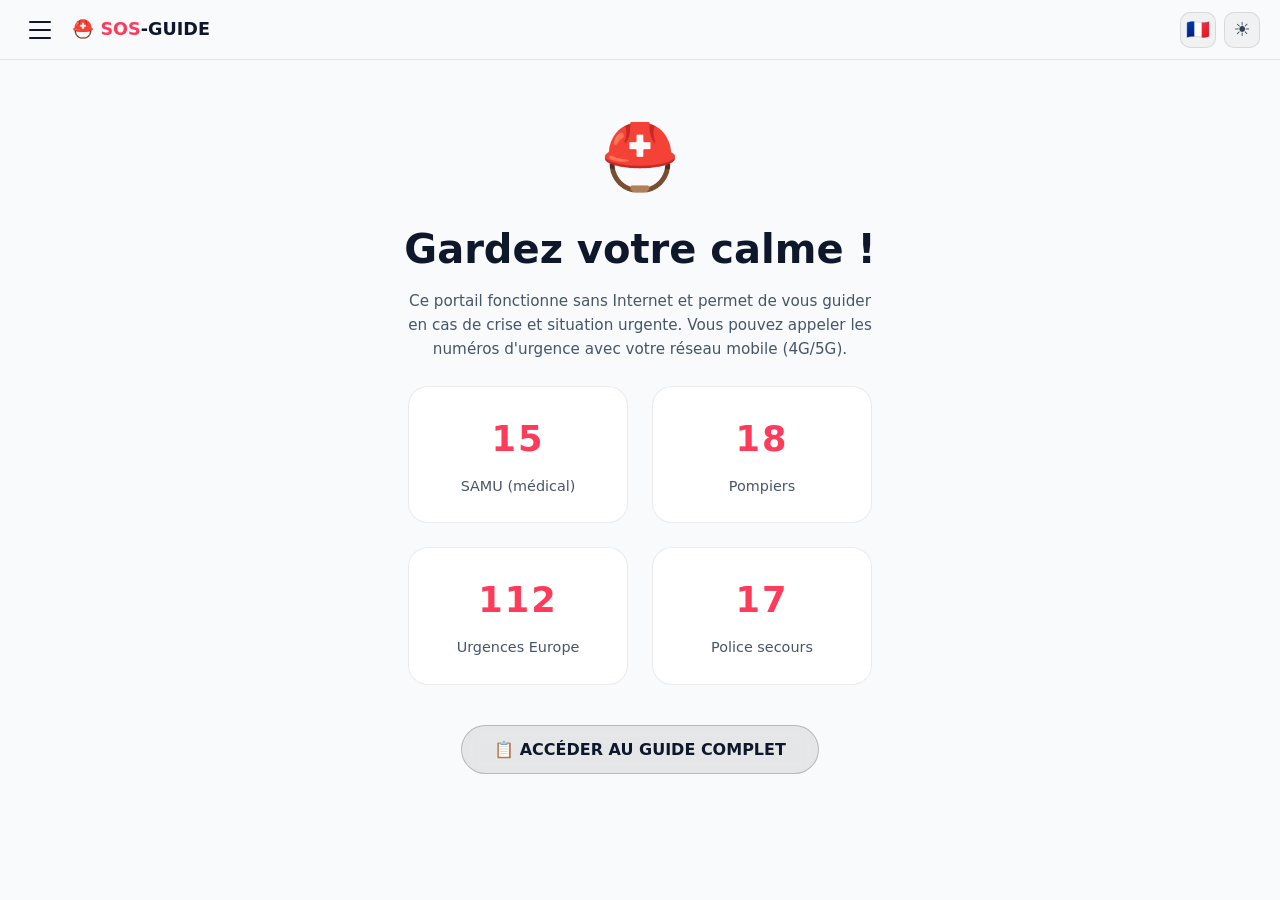
==== commit 7ac81880: "Add files via upload" ====
--- a/index.html
+++ b/index.html
@@ -6,7 +6,6 @@
 <meta name="theme-color" content="#0a0d14">
 <meta name="apple-mobile-web-app-capable" content="yes">
 <meta name="apple-mobile-web-app-status-bar-style" content="black-translucent">
-<meta name="description" content="SOS-GUIDE - Urgences, santé mentale, annuaire associatif + survie en lieu public">
 <title>⛑️ SOS-GUIDE</title>
 <style>
 /* --- VARIABLES & RESET --- */
@@ -31,8 +30,20 @@
   --r:        14px;
   --r-lg:     20px;
 }
+body.light-mode {
+  --bg:       #f8fafc;
+  --bg1:      #f1f5f9;
+  --bg2:      #e2e8f0;
+  --card:     #ffffff;
+  --card-h:   #fef9c3;
+  --border:   rgba(0,0,0,.08);
+  --border-h: rgba(0,0,0,.15);
+  --text:     #0f172a;
+  --sub:      #475569;
+  --muted:    #94a3b8;
+}
 *, *::before, *::after { box-sizing: border-box; margin: 0; padding: 0; }
-html { scroll-behavior: smooth; -webkit-text-size-adjust: 100%; }
+html { scroll-behavior: smooth; }
 body {
   background: var(--bg);
   color: var(--text);
@@ -44,7 +55,6 @@
 a { color: inherit; text-decoration: none; }
 ::-webkit-scrollbar { width: 4px; }
 ::-webkit-scrollbar-thumb { background: var(--bg2); border-radius: 4px; }
-
 /* --- BARRE DE NAVIGATION --- */
 #nav {
   position: fixed; top: 0; left: 0; right: 0; z-index: 800;
@@ -57,6 +67,10 @@
   gap: .75rem;
   color: #e8edf5;
 }
+body.light-mode #nav {
+  background: rgba(248,250,252,.92);
+  color: #0f172a;
+}
 .nav-logo {
   font-weight: 800;
   font-size: 1.1rem;
@@ -75,7 +89,7 @@
   display: flex;
   align-items: center;
   justify-content: center;
-  font-size: 1rem;
+  font-size: 1.2rem;
   transition: all .15s;
 }
 .nav-btn:hover {
@@ -83,7 +97,15 @@
   color: #e8edf5;
   border-color: rgba(255,255,255,.2);
 }
-/* Hamburger menu button : toujours blanc */
+body.light-mode .nav-btn {
+  background: rgba(0,0,0,.04);
+  border-color: rgba(0,0,0,.1);
+  color: #334155;
+}
+body.light-mode .nav-btn:hover {
+  background: rgba(0,0,0,.1);
+  color: #0f172a;
+}
 .hamburger {
   width: 40px;
   height: 40px;
@@ -102,14 +124,20 @@
 .hamburger:hover {
   background: rgba(255,255,255,.1);
 }
+body.light-mode .hamburger:hover {
+  background: rgba(0,0,0,.08);
+}
 .hamburger span {
   width: 22px;
   height: 2px;
-  background: #ffffff !important;  /* FORCÉ BLANC, quel que soit le thème */
+  background: #ffffff !important;
   border-radius: 2px;
   transition: 0.2s;
 }
-/* Side drawer */
+body.light-mode .hamburger span {
+  background: #0f172a !important;
+}
+/* --- DRAWER (menu latéral) --- */
 .drawer-overlay {
   position: fixed;
   top: 0;
@@ -181,7 +209,93 @@
   border-color: var(--red);
   color: var(--red);
 }
-/* --- LAYOUT PRINCIPAL --- */
+/* --- MODAL DE SÉLECTION DE LANGUE (grille de cartes) --- */
+.lang-modal-overlay {
+  position: fixed;
+  top: 0;
+  left: 0;
+  width: 100%;
+  height: 100%;
+  background-color: rgba(0, 0, 0, 0.85);
+  backdrop-filter: blur(8px);
+  z-index: 10001;
+  display: flex;
+  align-items: center;
+  justify-content: center;
+  visibility: hidden;
+  opacity: 0;
+  transition: visibility 0.2s, opacity 0.2s ease;
+}
+.lang-modal-overlay.active {
+  visibility: visible;
+  opacity: 1;
+}
+.lang-modal-container {
+  background: var(--card);
+  border-radius: var(--r-lg);
+  max-width: 800px;
+  width: 90%;
+  max-height: 85vh;
+  overflow-y: auto;
+  border: 1px solid var(--border);
+  box-shadow: 0 25px 40px rgba(0,0,0,0.5);
+  animation: modalFadeIn 0.2s ease;
+}
+.lang-modal-header {
+  display: flex;
+  justify-content: space-between;
+  align-items: center;
+  padding: 1rem 1.5rem;
+  border-bottom: 1px solid var(--border);
+  background: var(--bg1);
+  border-radius: var(--r-lg) var(--r-lg) 0 0;
+}
+.lang-modal-header h3 {
+  font-size: 1.2rem;
+  font-weight: 700;
+}
+.lang-modal-close {
+  background: none;
+  border: none;
+  font-size: 1.8rem;
+  cursor: pointer;
+  color: var(--sub);
+}
+.lang-grid {
+  display: grid;
+  grid-template-columns: repeat(auto-fill, minmax(200px, 1fr));
+  gap: 0.75rem;
+  padding: 1.5rem;
+}
+.lang-card {
+  background: var(--bg1);
+  border: 1px solid var(--border);
+  border-radius: var(--r);
+  padding: 0.75rem 1rem;
+  display: flex;
+  align-items: center;
+  gap: 0.75rem;
+  cursor: pointer;
+  transition: all 0.2s;
+}
+.lang-card:hover {
+  background: var(--card-h);
+  border-color: var(--red);
+  transform: translateY(-2px);
+}
+.lang-flag {
+  font-size: 1.8rem;
+}
+.lang-name {
+  font-size: 1rem;
+  font-weight: 500;
+  color: var(--text);
+}
+@keyframes modalFadeIn {
+  from { transform: scale(0.96); opacity: 0; }
+  to { transform: scale(1); opacity: 1; }
+}
+/* --- LAYOUT PRINCIPAL (identique à avant) --- */
 .main {
   padding-top: calc(var(--nav-h) + 1.5rem);
   padding-bottom: 2rem;
@@ -190,9 +304,7 @@
   padding-left: 1.25rem;
   padding-right: 1.25rem;
 }
-#mainContent {
-  display: none;
-}
+#mainContent { display: none; }
 #splashScreen {
   height: 100vh;
   display: flex;
@@ -258,22 +370,14 @@
   border-color: rgba(255,255,255,0.8);
   transform: scale(1.02);
 }
-.extra-numbers {
-  margin-top: 2rem;
-  font-size: 0.85rem;
-  background: rgba(0,0,0,0.2);
-  border-radius: 40px;
-  padding: 0.5rem 1rem;
-  display: inline-flex;
-  flex-wrap: wrap;
-  gap: 1rem;
-  justify-content: center;
-}
-.extra-numbers span { color: var(--cyan); font-weight: bold; }
-/* --- HERO --- */
-.hero {
-  text-align: center;
-  margin-bottom: 2rem;
+body.light-mode .btn-guide {
+  background: rgba(0,0,0,0.08);
+  border-color: rgba(0,0,0,0.2);
+  color: #0f172a;
+}
+body.light-mode .btn-guide:hover {
+  background: rgba(0,0,0,0.15);
+  border-color: rgba(0,0,0,0.4);
 }
 .hero-icon { font-size: 4rem; margin-bottom: 0.5rem; }
 .hero-title {
@@ -287,11 +391,7 @@
   max-width: 480px;
   margin: 0 auto;
 }
-
-/* --- SECTION OUTILS (6 cartes) --- */
-.outils-section {
-  margin-top: 2.5rem;
-}
+.outils-section { margin-top: 2.5rem; }
 .outils-title {
   font-weight: 700;
   font-size: 1.3rem;
@@ -352,14 +452,15 @@
   background: var(--muted);
   transition: all .2s;
 }
-
-/* --- GRILLE POUR CARTES (TAILLES UNIFORMES) --- */
 .cards-grid {
   display: grid;
   grid-template-columns: repeat(auto-fill, minmax(180px, 1fr));
   gap: 1rem;
   margin-top: 0.5rem;
   margin-bottom: 2rem;
+}
+@media (min-width: 700px) {
+  .cards-grid { grid-template-columns: repeat(3, 1fr); }
 }
 .doc-card {
   background: var(--card);
@@ -404,8 +505,6 @@
   word-break: break-word;
   max-width: 100%;
 }
-
-/* Sections sans déroulement */
 .docs-section, .mental-section, .asso-section {
   margin-top: 2rem;
   margin-bottom: 1rem;
@@ -418,8 +517,7 @@
   align-items: center;
   gap: .5rem;
 }
-
-/* --- RESPIRATION OVERLAY --- */
+/* --- OVERLAYS OUTILS --- */
 #respirationOverlay {
   position: fixed;
   top: 0; left: 0; right: 0; bottom: 0;
@@ -430,9 +528,7 @@
   align-items: center;
   justify-content: center;
 }
-#respirationOverlay.active {
-  display: flex;
-}
+#respirationOverlay.active { display: flex; }
 .respiration-circle {
   width: 200px;
   height: 200px;
@@ -467,7 +563,6 @@
   font-weight: 700;
   cursor: pointer;
 }
-/* --- FLASHLIGHT --- */
 #flashlightOverlay {
   position: fixed;
   top: 0; left: 0; right: 0; bottom: 0;
@@ -475,9 +570,7 @@
   background: white;
   display: none;
 }
-#flashlightOverlay.active {
-  display: block;
-}
+#flashlightOverlay.active { display: block; }
 .flashlight-stop {
   position: absolute;
   bottom: 2rem;
@@ -492,7 +585,6 @@
   font-weight: 700;
   cursor: pointer;
 }
-/* --- FLASH SOS OVERLAY --- */
 #flashOverlay {
   position: fixed;
   top: 0; left: 0; right: 0; bottom: 0;
@@ -526,7 +618,6 @@
   z-index: 10000;
   backdrop-filter: blur(4px);
 }
-/* --- CPR METRONOME --- */
 #cprOverlay {
   position: fixed;
   top: 0; left: 0; right: 0; bottom: 0;
@@ -538,9 +629,7 @@
   justify-content: center;
   backdrop-filter: blur(4px);
 }
-#cprOverlay.active {
-  display: flex;
-}
+#cprOverlay.active { display: flex; }
 .cpr-metronome {
   text-align: center;
   color: white;
@@ -578,18 +667,14 @@
   color: white;
   cursor: pointer;
 }
-.cpr-controls button:hover {
-  background: rgba(255,255,255,0.3);
-}
-.cpr-stop {
-  background: var(--red) !important;
-}
+.cpr-controls button:hover { background: rgba(255,255,255,0.3); }
+.cpr-stop { background: var(--red) !important; }
 .cpr-status {
   margin-top: 1rem;
   font-size: 0.9rem;
   opacity: 0.8;
 }
-/* --- MODAL STYLES + BOUTON ÉCOUTER --- */
+/* --- MODAL CONTENU (guides, etc.) --- */
 .modal-overlay {
   position: fixed;
   top: 0;
@@ -621,10 +706,6 @@
   box-shadow: 0 25px 40px rgba(0,0,0,0.5);
   animation: modalFadeIn 0.2s ease;
 }
-@keyframes modalFadeIn {
-  from { transform: scale(0.96); opacity: 0; }
-  to { transform: scale(1); opacity: 1; }
-}
 .modal-header {
   display: flex;
   justify-content: space-between;
@@ -664,107 +745,15 @@
   color: var(--text);
   line-height: 1.6;
 }
-.modal-body p, .modal-body ul, .modal-body li {
-  margin-bottom: 0.75rem;
-}
-.modal-body ul {
-  padding-left: 1.2rem;
-}
-.modal-body strong {
-  color: var(--blue);
-}
-.listen-btn {
-  background: rgba(34,197,94,0.2);
-  border: none;
-  padding: 8px 16px;
-  border-radius: 30px;
-  font-size: 0.85rem;
-  font-weight: 600;
-  margin: 0 1.5rem 1.5rem auto;
-  display: inline-flex;
-  align-items: center;
-  gap: 8px;
-  color: var(--green);
-  cursor: pointer;
-  transition: 0.2s;
-}
-.listen-btn:hover {
-  background: var(--green);
-  color: #fff;
-}
+.modal-body p, .modal-body ul, .modal-body li { margin-bottom: 0.75rem; }
+.modal-body ul { padding-left: 1.2rem; }
+.modal-body strong { color: var(--blue); }
 body.light-mode .modal-container {
   background: #ffffff;
   border-color: #e2e8f0;
 }
-body.light-mode .modal-header {
-  background: #f1f5f9;
-}
-body.light-mode .modal-body {
-  color: #0f172a;
-}
-/* --- MODAL MORSE --- */
-.morse-modal .modal-body input, .morse-modal .modal-body select, .morse-modal .modal-body textarea {
-  width: 100%;
-  padding: 12px;
-  margin: 10px 0;
-  background: var(--bg2);
-  border: 1px solid var(--border);
-  border-radius: var(--r);
-  color: var(--text);
-  font-size: 1rem;
-}
-.morse-modal .modal-body button {
-  background: var(--blue);
-  color: white;
-  border: none;
-  border-radius: 30px;
-  padding: 10px 20px;
-  margin: 8px 5px;
-  cursor: pointer;
-}
-.morse-modal .modal-body button.stop-morse {
-  background: var(--red);
-}
-.morse-radio-group {
-  display: flex;
-  gap: 20px;
-  align-items: center;
-  margin: 10px 0;
-}
-/* --- THÈME CLAIR --- */
-body.light-mode {
-  --bg:#f0f4f8; --bg1:#e8eef5; --bg2:#dde6f0;
-  --card:#ffffff; --card-h:#f5f8fc;
-  --border:rgba(0,0,0,.08); --border-h:rgba(0,0,0,.14);
-  --text:#0f172a; --sub:#475569; --muted:#94a3b8;
-}
-body.light-mode .nav-btn {
-  background: rgba(0,0,0,.05);
-  border-color: rgba(0,0,0,.1);
-  color: #334155;
-}
-body.light-mode .nav-btn:hover {
-  background: rgba(0,0,0,.12);
-  color: #0f172a;
-}
-body.light-mode #respirationOverlay {
-  background: rgba(240,244,248,.95);
-}
-body.light-mode .btn-guide {
-  background: rgba(0,0,0,0.08);
-  border-color: rgba(0,0,0,0.3);
-  color: #0f172a;
-}
-body.light-mode .btn-guide:hover {
-  background: rgba(0,0,0,0.15);
-}
-body.light-mode .drawer {
-  background: #ffffff;
-}
-body.light-mode .drawer-nav a {
-  background: #f1f5f9;
-  border-color: #e2e8f0;
-}
+body.light-mode .modal-header { background: #f1f5f9; }
+body.light-mode .modal-body { color: #0f172a; }
 </style>
 </head>
 <body>
@@ -778,306 +767,373 @@
     <span><em>SOS</em>-GUIDE</span>
   </div>
   <div class="nav-right">
+    <button class="nav-btn" id="langBtn" aria-label="Changer de langue">🇫🇷</button>
     <button class="nav-btn" id="themeToggle" aria-label="Changer de thème">🌙</button>
   </div>
 </nav>
 
-<!-- SIDE DRAWER -->
+<!-- DRAWER -->
 <div id="drawerOverlay" class="drawer-overlay">
   <div class="drawer">
     <div class="drawer-header">
-      <span>📋 Navigation</span>
+      <span id="drawerTitle"></span>
       <button class="drawer-close" id="drawerCloseBtn">&times;</button>
     </div>
-    <div class="drawer-nav">
-      <a href="#" data-scroll="outils-section">🛠️ Outils d'urgence</a>
-      <a href="#" data-scroll="guides-section">📚 Guides pratiques</a>
-      <a href="#" data-scroll="asso-section">🤝 Annuaire associatif</a>
-      <a href="#" data-scroll="mental-section">🧠 Santé mentale</a>
-    </div>
+    <div class="drawer-nav" id="drawerNav"></div>
   </div>
 </div>
 
-<!-- ÉCRAN D'ACCUEIL NUMÉROS D'URGENCE -->
-<div id="splashScreen">
-  <div class="hero-icon">⛑️</div>
-  <h1 class="hero-title">Gardez votre calme !</h1>
-  <p class="hero-sub">Ce portail fonctionne sans Internet et permet de vous guider en cas de crise et situation urgente. Vous pouvez appeler les numéros d’urgence avec votre réseau mobile (4G/5G).</p>
-  <div class="urgence-grid">
-    <a href="tel:15" class="urgence-card"><div class="urgence-number">15</div><div class="urgence-name">SAMU (médical)</div></a>
-    <a href="tel:18" class="urgence-card"><div class="urgence-number">18</div><div class="urgence-name">Pompiers</div></a>
-    <a href="tel:112" class="urgence-card"><div class="urgence-number">112</div><div class="urgence-name">Urgences Europe</div></a>
-    <a href="tel:17" class="urgence-card"><div class="urgence-number">17</div><div class="urgence-name">Police secours</div></a>
+<!-- MODAL DE SÉLECTION DE LANGUE (avec cartes) -->
+<div id="langModal" class="lang-modal-overlay">
+  <div class="lang-modal-container">
+    <div class="lang-modal-header">
+      <h3 id="langModalTitle">🌐</h3>
+      <button class="lang-modal-close" id="langModalCloseBtn">&times;</button>
+    </div>
+    <div class="lang-grid" id="langGrid"></div>
   </div>
-  <button class="btn-guide" id="accessGuideBtn">📋 ACCÉDER AU GUIDE COMPLET</button>
 </div>
 
-<!-- CONTENU PRINCIPAL -->
+<!-- SPLASH & MAIN CONTENT -->
+<div id="splashScreen"></div>
 <div id="mainContent">
   <div class="main">
-
     <div id="outils-section" class="outils-section">
-      <h2 class="outils-title">🛠️ Outils d'urgence</h2>
+      <h2 class="outils-title" id="outilsTitle"></h2>
       <div id="outilsContainer"></div>
     </div>
-
     <div id="guides-section" class="docs-section">
-      <div class="section-title">📚 Guides pratiques</div>
+      <div class="section-title" id="guidesTitle"></div>
       <div id="docsCardsGrid" class="cards-grid"></div>
     </div>
-    
     <div id="asso-section" class="asso-section">
-      <div class="section-title">🤝 Annuaire associatif</div>
+      <div class="section-title" id="assosTitle"></div>
       <div id="assoCardsGrid" class="cards-grid"></div>
     </div>
-
     <div id="mental-section" class="mental-section">
-      <div class="section-title">🧠 Guide santé mentale</div>
+      <div class="section-title" id="mentalTitle"></div>
       <div id="mentalCardsGrid" class="cards-grid"></div>
     </div>
   </div>
 </div>
 
-<!-- MODAL GÉNÉRIQUE -->
+<!-- MODAL CONTENU (guides, etc.) -->
 <div id="docModal" class="modal-overlay">
   <div class="modal-container">
     <div class="modal-header">
-      <h3><span id="modalIcon">📘</span> <span id="modalTitle">Titre</span></h3>
+      <h3><span id="modalIcon">📘</span> <span id="modalTitle"></span></h3>
       <button class="modal-close" id="closeModalBtn">&times;</button>
     </div>
-    <div class="modal-body" id="modalBodyContent">Contenu...</div>
-    <div style="display: flex; justify-content: flex-end;"><button id="listenModalBtn" class="listen-btn">🔊 Écouter</button></div>
+    <div class="modal-body" id="modalBodyContent"></div>
   </div>
 </div>
 
 <!-- OVERLAYS OUTILS -->
-<div id="flashOverlay"><button class="flash-stop-btn" onclick="stopFlash()">ARRÊTER LE FLASH</button></div>
-<div id="respirationOverlay"><div class="respiration-circle" id="respirationCircle">Inspirez</div><div class="respiration-text">4s Inspirez — 4s Bloquez — 6s Expirez</div><button class="respiration-stop" onclick="stopRespiration()">STOP</button></div>
-<div id="flashlightOverlay"><button class="flashlight-stop" onclick="stopFlashlight()">ÉTEINDRE</button></div>
-<div id="cprOverlay"><div class="cpr-metronome"><div class="cpr-bpm" id="cprBpm">110 BPM</div><div class="cpr-beat" id="cprBeat"></div><div class="cpr-controls"><button id="cprMinus">-10 BPM</button><button id="cprPlus">+10 BPM</button><button id="cprStop" class="cpr-stop">ARRÊTER</button></div><div class="cpr-status" id="cprStatus">Rythme recommandé : 100-120 compressions/min</div></div></div>
+<div id="flashOverlay"><button class="flash-stop-btn" id="flashStopBtn"></button></div>
+<div id="respirationOverlay">
+  <div class="respiration-circle" id="respirationCircle"></div>
+  <div class="respiration-text" id="respirationText"></div>
+  <button class="respiration-stop" id="respirationStopBtn"></button>
+</div>
+<div id="flashlightOverlay"><button class="flashlight-stop" id="flashlightStopBtn"></button></div>
+<div id="cprOverlay">
+  <div class="cpr-metronome">
+    <div class="cpr-bpm" id="cprBpm">110 BPM</div>
+    <div class="cpr-beat" id="cprBeat"></div>
+    <div class="cpr-controls">
+      <button id="cprStopBtn" class="cpr-stop"></button>
+    </div>
+    <div class="cpr-status" id="cprStatus"></div>
+  </div>
+</div>
 
 <script>
-// =================== DONNÉES STATIQUES AVEC DESCRIPTIONS TRÈS COURTES ===================
-const fallbackDocs = [
-  { icon: "🫀", title: "Arrêt cardiaque", desc: "RCP 30:2, 100-120/min", content: "<strong>Protocole :</strong><br><ul><li>1️⃣ Sécuriser, alerter 15/112</li><li>2️⃣ Vérifier conscience/respiration (10s)</li><li>3️⃣ Si inconscient et ne respire pas : 30 compressions (100-120/min, 5-6cm)</li><li>4️⃣ Utiliser un DAE dès que possible</li><li>5️⃣ Alterner 30:2 si formé</li></ul><p><strong>Ne jamais interrompre les compressions inutilement.</strong></p>" },
-  { icon: "🛌", title: "PLS", desc: "Position latérale sécurité", content: "<strong>Pour une personne inconsciente qui respire :</strong><br><ul><li>👉 Placer le bras côté victime à angle droit</li><li>👉 Ramener l'autre bras sur la poitrine</li><li>👉 Replier la jambe opposée</li><li>👉 Tourner la victime sur le côté en maintenant la tête</li><li>👉 Incliner la tête pour dégager les voies aériennes</li><li>✅ Appeler le 15, surveiller la respiration jusqu'à l'arrivée des secours</li></ul>" },
-  { icon: "🧠", title: "Épilepsie", desc: "Protéger tête, ne pas entraver", content: "<strong>Conduite à tenir :</strong><br><ul><li>✅ Protéger la tête (coussin, vêtement)</li><li>✅ Éloigner les objets dangereux</li><li>❌ Ne pas mettre d'objet dans la bouche</li><li>❌ Ne pas restreindre les mouvements</li><li>⏱️ Appeler le 15 si : première crise, durée >5 min, blessure, difficulté respiratoire</li><li>Après la crise, mettre en PLS</li></ul>" },
-  { icon: "🩸", title: "Hémorragie", desc: "Compression directe", content: "<strong>Arrêter un saignement abondant :</strong><ul><li>🔴 Compresser directement avec un tissu propre</li><li>🔴 Maintenir pression ferme, ne pas relâcher</li><li>🔴 Si le sang traverse, ajouter un nouveau tampon sans enlever le premier</li><li>🔴 Allonger la victime, appeler le 15</li><li>⚠️ Garrot uniquement en dernier recours par un professionnel</li></ul>" },
-  { icon: "🍎", title: "Étouffement", desc: "Heimlich / tapes dos", content: "<strong>Adulte :</strong><ul><li>Encourager à tousser</li><li>5 tapes dans le dos</li><li>5 compressions abdominales (poing au-dessus du nombril, pousser vers l'intérieur et vers le haut)</li><li>Alterner jusqu'à expulsion ou perte de connaissance</li><li>Si inconscient : débuter RCP</li></ul>" },
-  { icon: "🔥", title: "Incendie", desc: "Ramper, ne pas courir", content: "<strong>Règles :</strong><ul><li>❌ Ne pas utiliser les ascenseurs</li><li>✅ Se baisser pour éviter les fumées (ramper)</li><li>✅ Fermer les portes derrière soi</li><li>✅ Si vêtements en feu : STOP - DROP - ROLL</li><li>✅ Alerter les pompiers (18/112) depuis un endroit sûr</li></ul>" },
-  { icon: "⚡", title: "DAE", desc: "Suivre voix, placer patchs", content: "<strong>Défibrillateur :</strong><ul><li>1️⃣ Allumer l'appareil</li><li>2️⃣ Suivre les instructions vocales</li><li>3️⃣ Déshabiller le torse, placer les électrodes (position indiquée)</li><li>4️⃣ Ne pas toucher la victime pendant l'analyse</li><li>5️⃣ Si choc recommandé : éloignez-vous et appuyez sur le bouton</li><li>6️⃣ Reprendre immédiatement les compressions</li></ul>" },
-  { icon: "🤧", title: "Allergie grave", desc: "Anaphylaxie → 15 + adrénaline", content: "<strong>Signes :</strong> gonflement, urticaire, difficulté à respirer, malaise.<br><strong>Conduite :</strong><ul><li>✅ Allonger la victime (ou demi-assise si gêne respiratoire)</li><li>✅ Utiliser un auto-injecteur d'adrénaline si disponible (type Anapen, EpiPen)</li><li>✅ Appeler le 15 immédiatement</li><li>❌ Ne rien donner à boire ou manger</li></ul>" },
-  { icon: "🍬", title: "Hypoglycémie", desc: "Sucre si conscient", content: "<strong>Symptômes :</strong> sueurs, faiblesse, confusion, pâleur.<br><strong>Action :</strong><ul><li>Si conscient et peut avaler : donner du sucre (boisson sucrée, 2 morceaux de sucre, jus de fruit)</li><li>Amélioration rapide (5-10 min)</li><li>Si inconscient : PLS, appeler le 15, ne pas donner à boire</li><li>Si connu diabétique : chercher un glucomètre</li></ul>" },
-  { icon: "🏃", title: "Attentat", desc: "S'enfuir, se cacher, alerter", content: "<strong>Protocole international : S'enfuir, se cacher, alerter</strong><br><ul><li>🏃‍♂️ S'enfuir si possible, ne pas courir en groupe, sortir de la zone</li><li>🚪 Se cacher : fermer porte, éteindre lumière, se mettre à l'abri des tirs, éteindre son téléphone</li><li>📞 Alerter le 17 (police) uniquement quand en sécurité, décrire la situation</li><li>❌ Ne pas s'approcher des forces de sécurité les mains dans les poches</li><li>✅ Appliquer les gestes de premiers secours après la sécurisation</li></ul>" },
-  { icon: "💧", title: "Noyade", desc: "RCP immédiate, pas de vidage", content: "<strong>Conduite :</strong><ul><li>🆘 Sortir la victime de l'eau rapidement</li><li>✅ Vérifier conscience et respiration</li><li>❌ Ne pas tenter de vider l'eau des poumons (inutile et dangereux)</li><li>💨 Si ne respire pas : commencer la RCP (30 compressions / 2 insufflations)</li><li>📞 Alerter le 15 ou 112, utiliser un DAE si disponible</li><li>🩱 Couvrir la victime pour éviter l'hypothermie</li></ul>" },
-  { icon: "📞", title: "Appel 15/112", desc: "Lieu, état, ne pas raccrocher", content: "<strong>Informations clés :</strong><br><ul><li>📍 Lieu précis (adresse, étage, point d'accès)</li><li>👥 Nombre de victimes</li><li>🩺 État : conscient ? respire ? saigne ?</li><li>⚡ Événement : accident, malaise, incendie...</li><li>📞 Ne pas raccrocher le premier, suivre les instructions</li><li>📱 Utiliser le haut-parleur si possible</li></ul>" }
+// =================== LISTE DES LANGUES DISPONIBLES ===================
+const availableLanguages = [
+  { code: 'fr', flag: '🇫🇷', label: 'Français' },
+  { code: 'en', flag: '🇬🇧', label: 'English' },
+  { code: 'es', flag: '🇪🇸', label: 'Español' },
+  { code: 'de', flag: '🇩🇪', label: 'Deutsch' },
+  { code: 'it', flag: '🇮🇹', label: 'Italiano' },
+  { code: 'pt', flag: '🇵🇹', label: 'Português' },
+  { code: 'nl', flag: '🇳🇱', label: 'Nederlands' },
+  { code: 'pl', flag: '🇵🇱', label: 'Polski' },
+  { code: 'ru', flag: '🇷🇺', label: 'Русский' },
+  { code: 'ar', flag: '🇸🇦', label: 'العربية' },
+  { code: 'zh', flag: '🇨🇳', label: '中文' },
+  { code: 'ja', flag: '🇯🇵', label: '日本語' },
+  { code: 'tr', flag: '🇹🇷', label: 'Türkçe' },
+  { code: 'el', flag: '🇬🇷', label: 'Ελληνικά' },
+  { code: 'sv', flag: '🇸🇪', label: 'Svenska' },
+  { code: 'da', flag: '🇩🇰', label: 'Dansk' },
+  { code: 'no', flag: '🇳🇴', label: 'Norsk' },
+  { code: 'fi', flag: '🇫🇮', label: 'Suomi' },
+  { code: 'cs', flag: '🇨🇿', label: 'Čeština' },
+  { code: 'hu', flag: '🇭🇺', label: 'Magyar' },
+  { code: 'ro', flag: '🇷🇴', label: 'Română' },
+  { code: 'uk', flag: '🇺🇦', label: 'Українська' },
+  { code: 'he', flag: '🇮🇱', label: 'עברית' },
+  { code: 'th', flag: '🇹🇭', label: 'ไทย' },
+  { code: 'vi', flag: '🇻🇳', label: 'Tiếng Việt' },
+  { code: 'ko', flag: '🇰🇷', label: '한국어' },
+  { code: 'hi', flag: '🇮🇳', label: 'हिन्दी' }
 ];
 
-const mentalHealthData = [
-  { icon: "🧘", title: "Cohérence cardiaque", desc: "5-5-5 apaisant", content: "<strong>Respiration 5-5-5 :</strong><br>Inspirez 5s, expirez 5s, pause 5s. Répéter 5 minutes. Effet calmant immédiat." },
-  { icon: "🧠", title: "Anxiété 3-3-3", desc: "Ancrage visuel/auditif/moteur", content: "<strong>Technique d'ancrage :</strong><br>Nommez 3 choses que vous voyez, 3 sons que vous entendez, bougez 3 parties de votre corps." },
-  { icon: "📞", title: "Soutien psy 3114", desc: "Gratuit 24/7", content: "<strong>Numéro d'écoute : 3114</strong> (gratuit, professionnels). Urgence psychiatrique : 15." },
-  { icon: "💤", title: "Prévention burn-out", desc: "Repos, activité, consulter", content: "<strong>Signes :</strong> épuisement, cynisme, inefficacité. Pause, activité physique, consulter." }
-];
-
-const associationsData = [
-  { icon: "🩸", name: "Croix-Rouge", desc: "Secours, formation", content: "Croix-Rouge française<br>Secours, formation aux gestes qui sauvent.<br><strong>📞 Contact :</strong> 3639 / 0800 858 858" },
-  { icon: "🤝", name: "Secours Populaire", desc: "Aide alimentaire", content: "Secours Populaire<br>Aide alimentaire, vestimentaire, solidarité.<br><strong>📞 Contact :</strong> 03 44 53 68 70" },
-  { icon: "⚓", name: "SNSM", desc: "Sauvetage en mer 196", content: "SNSM (Sauvetage en Mer)<br>Sauvetage maritime.<br><strong>📞 Contact :</strong> 196 (urgence)" },
-  { icon: "🧸", name: "Allô Enfance 119", desc: "Protection mineurs", content: "Allô Enfance en Danger<br>Protection des mineurs.<br><strong>📞 Contact :</strong> 119" }
-];
-
-// --- ÉTAT GLOBAL & VARIABLES ---
-let currentModalContentRaw = "";
-let speechUtterance = null;
+let currentLang = 'fr';
+let appData = null;
 let flashActive = false, respirationActive = false, flashlightActive = false, soundActive = false, cprActive = false;
 let flashInterval = null, respirationTimeout = null;
-let cprInterval = null, cprBpm = 110;
+let cprInterval = null;
 let cprAudioCtx = null;
 let soundCtx = null, soundOsc = null, soundGain = null;
 
-// Morse
-let morseActive = false, morseTimeout = null, morseAudioCtx = null;
-let morsePattern = [];
-
-// --- MODAL & AUDIO ---
-const modalOverlay = document.getElementById('docModal');
-const modalTitleElem = document.getElementById('modalTitle');
-const modalIconElem = document.getElementById('modalIcon');
-const modalBodyElem = document.getElementById('modalBodyContent');
-const closeModalBtn = document.getElementById('closeModalBtn');
-const listenBtn = document.getElementById('listenModalBtn');
-
-function stripHtml(html) { let tmp = document.createElement('div'); tmp.innerHTML = html; return tmp.textContent || tmp.innerText || ""; }
-function openModalWithContent(icon, title, htmlContent) {
-  modalIconElem.textContent = icon || "📘";
-  modalTitleElem.textContent = title;
-  modalBodyElem.innerHTML = htmlContent;
-  currentModalContentRaw = stripHtml(htmlContent);
-  modalOverlay.classList.add('active');
-  document.body.style.overflow = 'hidden';
-  if (speechUtterance) window.speechSynthesis.cancel();
-}
-function closeModal() { modalOverlay.classList.remove('active'); document.body.style.overflow = ''; if (speechUtterance) window.speechSynthesis.cancel(); }
-listenBtn.addEventListener('click', () => {
-  if (!currentModalContentRaw.trim()) return;
-  if (speechUtterance) window.speechSynthesis.cancel();
-  speechUtterance = new SpeechSynthesisUtterance(currentModalContentRaw);
-  speechUtterance.lang = 'fr-FR';
-  speechUtterance.rate = 0.9;
-  window.speechSynthesis.speak(speechUtterance);
-});
-
-// --- RENDU DES CARTES ---
-function renderDocsCards() {
-  const grid = document.getElementById('docsCardsGrid');
-  if (!grid) return;
-  grid.innerHTML = '';
-  fallbackDocs.forEach(doc => {
-    const card = document.createElement('div');
-    card.className = 'doc-card';
-    card.innerHTML = `<div class="doc-card-icon">${escapeHtml(doc.icon)}</div><div class="doc-card-title">${escapeHtml(doc.title)}</div><div class="doc-card-desc">${escapeHtml(doc.desc)}</div>`;
-    card.addEventListener('click', () => openModalWithContent(doc.icon, doc.title, doc.content));
-    grid.appendChild(card);
-  });
-}
-function renderMentalCards() {
-  const grid = document.getElementById('mentalCardsGrid');
-  if (!grid) return;
-  grid.innerHTML = '';
-  mentalHealthData.forEach(item => {
-    const card = document.createElement('div');
-    card.className = 'doc-card';
-    card.innerHTML = `<div class="doc-card-icon">${escapeHtml(item.icon)}</div><div class="doc-card-title">${escapeHtml(item.title)}</div><div class="doc-card-desc">${escapeHtml(item.desc)}</div>`;
-    card.addEventListener('click', () => openModalWithContent(item.icon, item.title, item.content));
-    grid.appendChild(card);
-  });
-}
-function renderAssoCards() {
-  const grid = document.getElementById('assoCardsGrid');
-  if (!grid) return;
-  grid.innerHTML = '';
-  associationsData.forEach(asso => {
-    const card = document.createElement('div');
-    card.className = 'doc-card';
-    card.innerHTML = `<div class="doc-card-icon">${escapeHtml(asso.icon)}</div><div class="doc-card-title">${escapeHtml(asso.name)}</div><div class="doc-card-desc">${escapeHtml(asso.desc)}</div>`;
-    card.addEventListener('click', () => openModalWithContent(asso.icon, asso.name, asso.content));
-    grid.appendChild(card);
-  });
-}
-
-// --- OUTILS EXISTANTS ---
+function escapeHtml(str) { if(!str) return ''; return str.replace(/[&<>]/g, function(m){ if(m==='&') return '&amp;'; if(m==='<') return '&lt;'; if(m==='>') return '&gt;'; return m;}); }
+
 function updateOutilUI(id, actif) {
   const card = document.querySelector(`[data-outil="${id}"]`);
   const status = document.getElementById(`status-${id}`);
   if (card) card.classList.toggle('active', actif);
   if (status) status.style.background = actif ? 'var(--green)' : '';
 }
-function toggleFlash() { flashActive ? stopFlash() : startFlash(); }
+
+// Flash SOS
 function startFlash() { if (flashActive) return; flashActive = true; updateOutilUI('flash', true); const overlay = document.getElementById('flashOverlay'); overlay.classList.add('active'); const pattern = [{ color: 'white', dur: 300 },{ color: 'black', dur: 300 },{ color: 'white', dur: 300 },{ color: 'black', dur: 300 },{ color: 'white', dur: 300 },{ color: 'black', dur: 300 },{ color: 'white', dur: 700 },{ color: 'black', dur: 700 },{ color: 'white', dur: 700 },{ color: 'black', dur: 700 },{ color: 'white', dur: 700 },{ color: 'black', dur: 700 },{ color: 'white', dur: 300 },{ color: 'black', dur: 300 },{ color: 'white', dur: 300 },{ color: 'black', dur: 300 },{ color: 'white', dur: 300 },{ color: 'black', dur: 1000 }]; let idx = 0; function step() { if (!flashActive) return; overlay.style.backgroundColor = pattern[idx].color; flashInterval = setTimeout(() => { idx = (idx + 1) % pattern.length; step(); }, pattern[idx].dur); } step(); }
 function stopFlash() { flashActive = false; if (flashInterval) clearTimeout(flashInterval); const overlay = document.getElementById('flashOverlay'); overlay.classList.remove('active'); overlay.style.backgroundColor = ''; updateOutilUI('flash', false); }
+window.stopFlash = stopFlash;
+function toggleFlash() { flashActive ? stopFlash() : startFlash(); }
+
+// Respiration
+function startRespiration() { if (respirationActive) return; respirationActive = true; updateOutilUI('respiration', true); const overlay = document.getElementById('respirationOverlay'); const circle = document.getElementById('respirationCircle'); overlay.classList.add('active'); const texts = appData.respirationTexts; function cycle() { if (!respirationActive) return; circle.textContent = texts.inhale; respirationTimeout = setTimeout(() => { if (!respirationActive) return; circle.textContent = texts.hold; respirationTimeout = setTimeout(() => { if (!respirationActive) return; circle.textContent = texts.exhale; respirationTimeout = setTimeout(cycle, 6000); }, 4000); }, 4000); } cycle(); document.getElementById('respirationText').textContent = texts.instruction; }
+function stopRespiration() { respirationActive = false; if (respirationTimeout) clearTimeout(respirationTimeout); const overlay = document.getElementById('respirationOverlay'); overlay.classList.remove('active'); updateOutilUI('respiration', false); }
+window.stopRespiration = stopRespiration;
 function toggleRespiration() { respirationActive ? stopRespiration() : startRespiration(); }
-function startRespiration() { if (respirationActive) return; respirationActive = true; updateOutilUI('respiration', true); const overlay = document.getElementById('respirationOverlay'); const circle = document.getElementById('respirationCircle'); overlay.classList.add('active'); function cycle() { if (!respirationActive) return; circle.textContent = 'Inspirez'; respirationTimeout = setTimeout(() => { if (!respirationActive) return; circle.textContent = 'Bloquez'; respirationTimeout = setTimeout(() => { if (!respirationActive) return; circle.textContent = 'Expirez'; respirationTimeout = setTimeout(cycle, 6000); }, 4000); }, 4000); } cycle(); }
-function stopRespiration() { respirationActive = false; if (respirationTimeout) clearTimeout(respirationTimeout); const overlay = document.getElementById('respirationOverlay'); overlay.classList.remove('active'); updateOutilUI('respiration', false); }
+
+// Lampe torche
+function startFlashlight() { flashlightActive = true; updateOutilUI('flashlight', true); document.getElementById('flashlightOverlay').classList.add('active'); }
+function stopFlashlight() { flashlightActive = false; updateOutilUI('flashlight', false); document.getElementById('flashlightOverlay').classList.remove('active'); }
+window.stopFlashlight = stopFlashlight;
 function toggleFlashlight() { flashlightActive ? stopFlashlight() : startFlashlight(); }
-function startFlashlight() { if (confirm("⚠️ Lampe torche : écran blanc lumineux (consommation élevée). Continuer ?")) { flashlightActive = true; updateOutilUI('flashlight', true); document.getElementById('flashlightOverlay').classList.add('active'); } }
-function stopFlashlight() { flashlightActive = false; updateOutilUI('flashlight', false); document.getElementById('flashlightOverlay').classList.remove('active'); }
-function toggleSoundAlarm() { soundActive ? stopSoundAlarm() : startSoundAlarm(); }
+
+// Alarme sonore
 function startSoundAlarm() { if (soundActive) return; try { soundCtx = new (window.AudioContext || window.webkitAudioContext)(); soundOsc = soundCtx.createOscillator(); soundGain = soundCtx.createGain(); soundOsc.type = 'sawtooth'; soundOsc.frequency.value = 880; soundGain.gain.value = 0.4; soundOsc.connect(soundGain); soundGain.connect(soundCtx.destination); soundOsc.start(); soundActive = true; updateOutilUI('soundAlarm', true); if (soundCtx.state === 'suspended') soundCtx.resume(); } catch(e) { console.warn(e); } }
 function stopSoundAlarm() { if (!soundActive) return; try { if (soundOsc) soundOsc.stop(); if (soundCtx) soundCtx.close(); } catch(e) {} soundOsc = null; soundGain = null; soundCtx = null; soundActive = false; updateOutilUI('soundAlarm', false); }
-function toggleCprMetronome() { cprActive ? stopCprMetronome() : startCprMetronome(); }
+function toggleSoundAlarm() { soundActive ? stopSoundAlarm() : startSoundAlarm(); }
+
+// CPR Metronome (fixe 110 BPM)
+function playCprBeep() { if (!cprActive) return; try { if (!cprAudioCtx) cprAudioCtx = new (window.AudioContext || window.webkitAudioContext)(); if (cprAudioCtx.state === 'suspended') cprAudioCtx.resume(); const now = cprAudioCtx.currentTime; const osc = cprAudioCtx.createOscillator(); const gain = cprAudioCtx.createGain(); osc.type = 'sine'; osc.frequency.value = 880; gain.gain.value = 0.25; gain.gain.exponentialRampToValueAtTime(0.00001, now + 0.25); osc.connect(gain); gain.connect(cprAudioCtx.destination); osc.start(); osc.stop(now + 0.25); } catch(e) { console.warn(e); } }
+function startCprInterval() { if (cprInterval) clearInterval(cprInterval); const intervalMs = 60000 / 110; cprInterval = setInterval(() => { if (!cprActive) return; playCprBeep(); const beat = document.getElementById('cprBeat'); beat.classList.add('active'); setTimeout(() => beat.classList.remove('active'), 100); }, intervalMs); }
+function updateCprBpmDisplay() { document.getElementById('cprBpm').innerHTML = "110 BPM"; const status = document.getElementById('cprStatus'); if (status && appData) status.innerHTML = appData.cprMessages.good; }
 function startCprMetronome() { if (cprActive) return; cprActive = true; updateOutilUI('cprMetronome', true); document.getElementById('cprOverlay').classList.add('active'); updateCprBpmDisplay(); startCprInterval(); }
 function stopCprMetronome() { cprActive = false; if (cprInterval) clearInterval(cprInterval); if (cprAudioCtx) cprAudioCtx.close(); cprAudioCtx = null; document.getElementById('cprOverlay').classList.remove('active'); updateOutilUI('cprMetronome', false); }
-function startCprInterval() { if (cprInterval) clearInterval(cprInterval); const intervalMs = 60000 / cprBpm; cprInterval = setInterval(() => { if (!cprActive) return; playCprBeep(); const beat = document.getElementById('cprBeat'); beat.classList.add('active'); setTimeout(() => beat.classList.remove('active'), 100); }, intervalMs); }
-function playCprBeep() { if (!cprActive) return; try { if (!cprAudioCtx) cprAudioCtx = new (window.AudioContext || window.webkitAudioContext)(); if (cprAudioCtx.state === 'suspended') cprAudioCtx.resume(); const now = cprAudioCtx.currentTime; const osc = cprAudioCtx.createOscillator(); const gain = cprAudioCtx.createGain(); osc.type = 'sine'; osc.frequency.value = 880; gain.gain.value = 0.25; gain.gain.exponentialRampToValueAtTime(0.00001, now + 0.25); osc.connect(gain); gain.connect(cprAudioCtx.destination); osc.start(); osc.stop(now + 0.25); } catch(e) { console.warn(e); } }
-function changeCprBpm(delta) { let newBpm = cprBpm + delta; if (newBpm < 60) newBpm = 60; if (newBpm > 160) newBpm = 160; cprBpm = newBpm; updateCprBpmDisplay(); if (cprActive) startCprInterval(); }
-function updateCprBpmDisplay() { document.getElementById('cprBpm').innerText = cprBpm + " BPM"; const status = document.getElementById('cprStatus'); if (cprBpm >= 100 && cprBpm <= 120) status.innerHTML = "✅ Rythme recommandé pour la RCP (100-120 compressions/min)"; else status.innerHTML = "⚠️ Rythme non optimal. Réglez entre 100 et 120 BPM."; }
-
-// --- NAVIGATION DRAWER + AFFICHAGE CONTENU ---
-function revealMainContentAndScroll(targetId) {
-  const splash = document.getElementById('splashScreen');
-  const main = document.getElementById('mainContent');
-  if (splash.style.display !== 'none') {
-    splash.style.display = 'none';
-    main.style.display = 'block';
+function toggleCprMetronome() { cprActive ? stopCprMetronome() : startCprMetronome(); }
+
+// Rendu des sections
+function renderSplash() {
+  const splashDiv = document.getElementById('splashScreen');
+  if (!splashDiv || !appData) return;
+  const urgences = appData.urgences || [];
+  const urgGrid = urgences.map(u => `<a href="tel:${u.tel}" class="urgence-card"><div class="urgence-number">${escapeHtml(u.number)}</div><div class="urgence-name">${escapeHtml(u.name)}</div></a>`).join('');
+  splashDiv.innerHTML = `
+    <div class="hero-icon">⛑️</div>
+    <h1 class="hero-title">${escapeHtml(appData.splash.title)}</h1>
+    <p class="hero-sub">${escapeHtml(appData.splash.subtitle)}</p>
+    <div class="urgence-grid">${urgGrid}</div>
+    <button class="btn-guide" id="accessGuideBtn">${escapeHtml(appData.splash.guideButton)}</button>
+  `;
+  const guideBtn = document.getElementById('accessGuideBtn');
+  if (guideBtn) guideBtn.onclick = () => { document.getElementById('splashScreen').style.display = 'none'; document.getElementById('mainContent').style.display = 'block'; };
+}
+
+function renderOutils() {
+  const container = document.getElementById('outilsContainer');
+  if (!container || !appData) return;
+  const outils = appData.outils || [];
+  container.innerHTML = outils.map(outil => `
+    <div class="outil-card" data-outil="${outil.id}" onclick="window['toggle${outil.func}']()">
+      <div class="outil-icon">${outil.icon}</div>
+      <div class="outil-title">${escapeHtml(outil.title)}</div>
+      <div class="outil-desc">${escapeHtml(outil.desc)}</div>
+      <div class="outil-status" id="status-${outil.id}"></div>
+    </div>
+  `).join('');
+}
+
+function renderCards(containerId, items, clickHandler) {
+  const container = document.getElementById(containerId);
+  if (!container) return;
+  container.innerHTML = items.map(item => `
+    <div class="doc-card" data-idx="${items.indexOf(item)}">
+      <div class="doc-card-icon">${escapeHtml(item.icon)}</div>
+      <div class="doc-card-title">${escapeHtml(item.title || item.name)}</div>
+      <div class="doc-card-desc">${escapeHtml(item.desc)}</div>
+    </div>
+  `).join('');
+  Array.from(container.children).forEach((card, idx) => {
+    card.addEventListener('click', () => clickHandler(items[idx]));
+  });
+}
+
+function openModal(item) {
+  if (!item) return;
+  document.getElementById('modalIcon').textContent = item.icon || '📘';
+  document.getElementById('modalTitle').textContent = item.title || item.name;
+  document.getElementById('modalBodyContent').innerHTML = item.content;
+  document.getElementById('docModal').classList.add('active');
+  document.body.style.overflow = 'hidden';
+}
+
+function renderAll() {
+  if (!appData) return;
+  document.getElementById('outilsTitle').innerHTML = appData.sections.outilsTitle;
+  document.getElementById('guidesTitle').innerHTML = appData.sections.guidesTitle;
+  document.getElementById('assosTitle').innerHTML = appData.sections.assosTitle;
+  document.getElementById('mentalTitle').innerHTML = appData.sections.mentalTitle;
+  document.getElementById('drawerTitle').innerHTML = appData.drawer.title;
+  const drawerNav = document.getElementById('drawerNav');
+  if (drawerNav) {
+    drawerNav.innerHTML = appData.drawer.links.map(link => `<a href="#" data-scroll="${link.scroll}">${link.icon} ${link.label}</a>`).join('');
+    drawerNav.querySelectorAll('a').forEach(a => {
+      a.addEventListener('click', (e) => {
+        e.preventDefault();
+        const targetId = a.getAttribute('data-scroll');
+        if (targetId) {
+          document.getElementById('splashScreen').style.display = 'none';
+          document.getElementById('mainContent').style.display = 'block';
+          setTimeout(() => { const el = document.getElementById(targetId); if(el) el.scrollIntoView({ behavior: 'smooth', block: 'start' }); }, 100);
+        }
+        document.getElementById('drawerOverlay').classList.remove('active');
+        document.body.style.overflow = '';
+      });
+    });
   }
-  setTimeout(() => {
-    const target = document.getElementById(targetId);
-    if (target) target.scrollIntoView({ behavior: 'smooth', block: 'start' });
-  }, 100);
-}
-
-// --- RENDU OUTILS (6 CARTES) ---
-function renderOutils() {
-  const cont = document.getElementById('outilsContainer');
-  if (!cont) return;
-  cont.innerHTML = `
-    <div class="outil-card" data-outil="flash" onclick="toggleFlash()"><div class="outil-icon">🔦</div><div class="outil-title">Flash SOS</div><div class="outil-desc">Signal lumineux SOS</div><div class="outil-status" id="status-flash"></div></div>
-    <div class="outil-card" data-outil="respiration" onclick="toggleRespiration()"><div class="outil-icon">🧘</div><div class="outil-title">Respiration</div><div class="outil-desc">4-4-6 anti-stress</div><div class="outil-status" id="status-respiration"></div></div>
-    <div class="outil-card" data-outil="flashlight" onclick="toggleFlashlight()"><div class="outil-icon">💡</div><div class="outil-title">Lampe torche</div><div class="outil-desc">Écran blanc lumineux</div><div class="outil-status" id="status-flashlight"></div></div>
-    <div class="outil-card" data-outil="soundAlarm" onclick="toggleSoundAlarm()"><div class="outil-icon">🔊</div><div class="outil-title">Alerte sonore</div><div class="outil-desc">Bip continu</div><div class="outil-status" id="status-soundAlarm"></div></div>
-    <div class="outil-card" data-outil="cprMetronome" onclick="toggleCprMetronome()"><div class="outil-icon">❤️</div><div class="outil-title">Métronome RCP</div><div class="outil-desc">(100-120 bpm)</div><div class="outil-status" id="status-cprMetronome"></div></div>
-  `;
-}
-function escapeHtml(str) { if(!str) return ''; return str.replace(/[&<>]/g, function(m){ if(m==='&') return '&amp;'; if(m==='<') return '&lt;'; if(m==='>') return '&gt;'; return m;}); }
-
-// --- INIT & EVENT LISTENERS ---
-document.getElementById('accessGuideBtn').addEventListener('click', () => {
-  document.getElementById('splashScreen').style.display = 'none';
-  document.getElementById('mainContent').style.display = 'block';
-});
-const drawerOverlay = document.getElementById('drawerOverlay');
-const hamburgerBtn = document.getElementById('hamburgerBtn');
-const drawerCloseBtn = document.getElementById('drawerCloseBtn');
-function openDrawer() { drawerOverlay.classList.add('active'); document.body.style.overflow = 'hidden'; }
-function closeDrawer() { drawerOverlay.classList.remove('active'); document.body.style.overflow = ''; }
-hamburgerBtn.addEventListener('click', openDrawer);
-drawerCloseBtn.addEventListener('click', closeDrawer);
-drawerOverlay.addEventListener('click', (e) => { if (e.target === drawerOverlay) closeDrawer(); });
-document.querySelectorAll('.drawer-nav a').forEach(link => {
-  link.addEventListener('click', (e) => {
-    e.preventDefault();
-    const targetId = link.getAttribute('data-scroll');
-    if (targetId) revealMainContentAndScroll(targetId);
-    closeDrawer();
+  // Mise à jour des boutons techniques
+  if (appData.buttons) {
+    const flashStop = document.getElementById('flashStopBtn');
+    if (flashStop) flashStop.textContent = appData.buttons.flashStop;
+    const respirationStop = document.getElementById('respirationStopBtn');
+    if (respirationStop) respirationStop.textContent = appData.buttons.respirationStop;
+    const flashlightStop = document.getElementById('flashlightStopBtn');
+    if (flashlightStop) flashlightStop.textContent = appData.buttons.flashlightStop;
+    const cprStop = document.getElementById('cprStopBtn');
+    if (cprStop) cprStop.textContent = appData.buttons.cprStop;
+  }
+  renderSplash();
+  renderOutils();
+  renderCards('docsCardsGrid', appData.guides, openModal);
+  renderCards('assoCardsGrid', appData.associations, openModal);
+  renderCards('mentalCardsGrid', appData.mental, openModal);
+  // Attacher les fonctions globales
+  window.toggleFlash = toggleFlash;
+  window.toggleRespiration = toggleRespiration;
+  window.toggleFlashlight = toggleFlashlight;
+  window.toggleSoundAlarm = toggleSoundAlarm;
+  window.toggleCprMetronome = toggleCprMetronome;
+}
+
+async function loadLanguage(lang) {
+  try {
+    const response = await fetch(`data/${lang}.json`);
+    if (!response.ok) throw new Error(`HTTP ${response.status}`);
+    const data = await response.json();
+    appData = data;
+    currentLang = lang;
+    localStorage.setItem('sos_lang', lang);
+    document.documentElement.lang = lang;
+    // Mettre à jour le drapeau dans le bouton
+    const found = availableLanguages.find(l => l.code === lang);
+    const langBtn = document.getElementById('langBtn');
+    if (found) langBtn.textContent = found.flag;
+    else langBtn.textContent = '🌐';
+    renderAll();
+  } catch (err) {
+    console.error("Erreur chargement langue:", err);
+    document.getElementById('splashScreen').innerHTML = `<div style="color:red; text-align:center; margin-top:20vh;">❌ Erreur de chargement des données (${lang}). Vérifiez que le fichier data/${lang}.json existe.</div>`;
+  }
+}
+
+// Génération du contenu du modal de sélection de langue (grille de cartes)
+function populateLangModal() {
+  const grid = document.getElementById('langGrid');
+  if (!grid) return;
+  grid.innerHTML = '';
+  availableLanguages.forEach(lang => {
+    const card = document.createElement('div');
+    card.className = 'lang-card';
+    card.innerHTML = `
+      <div class="lang-flag">${lang.flag}</div>
+      <div class="lang-name">${escapeHtml(lang.label)}</div>
+    `;
+    card.addEventListener('click', () => {
+      loadLanguage(lang.code);
+      closeLangModal();
+    });
+    grid.appendChild(card);
+  });
+}
+
+function openLangModal() {
+  const modal = document.getElementById('langModal');
+  if (modal) modal.classList.add('active');
+  document.body.style.overflow = 'hidden';
+}
+function closeLangModal() {
+  const modal = document.getElementById('langModal');
+  if (modal) modal.classList.remove('active');
+  document.body.style.overflow = '';
+}
+
+document.addEventListener('DOMContentLoaded', () => {
+  // Thème
+  (function initTheme() {
+    let savedTheme = 'dark';
+    try { const stored = localStorage.getItem('sos_theme'); if (stored !== null) savedTheme = stored; else savedTheme = window.matchMedia('(prefers-color-scheme: dark)').matches ? 'dark' : 'light'; } catch(e) {}
+    const isLight = savedTheme === 'light';
+    document.body.classList.toggle('light-mode', isLight);
+    const themeBtn = document.getElementById('themeToggle');
+    if (themeBtn) themeBtn.textContent = isLight ? '☀️' : '🌙';
+  })();
+  // Remplir le modal de langues
+  populateLangModal();
+  // Charger la langue sauvegardée ou français par défaut
+  let savedLang = 'fr';
+  try { if (localStorage.getItem('sos_lang')) savedLang = localStorage.getItem('sos_lang'); } catch(e) {}
+  loadLanguage(savedLang);
+  // Événements UI
+  document.getElementById('themeToggle').addEventListener('click', () => {
+    const isLight = document.body.classList.toggle('light-mode');
+    localStorage.setItem('sos_theme', isLight ? 'light' : 'dark');
+    document.getElementById('themeToggle').textContent = isLight ? '☀️' : '🌙';
+  });
+  // Drawer
+  const drawerOverlay = document.getElementById('drawerOverlay');
+  const hamburgerBtn = document.getElementById('hamburgerBtn');
+  const drawerCloseBtn = document.getElementById('drawerCloseBtn');
+  hamburgerBtn.onclick = () => { drawerOverlay.classList.add('active'); document.body.style.overflow = 'hidden'; };
+  drawerCloseBtn.onclick = () => { drawerOverlay.classList.remove('active'); document.body.style.overflow = ''; };
+  drawerOverlay.addEventListener('click', (e) => { if (e.target === drawerOverlay) { drawerOverlay.classList.remove('active'); document.body.style.overflow = ''; } });
+  // Modal langue
+  const langBtn = document.getElementById('langBtn');
+  const langModalClose = document.getElementById('langModalCloseBtn');
+  const langModalOverlay = document.getElementById('langModal');
+  langBtn.addEventListener('click', openLangModal);
+  langModalClose.addEventListener('click', closeLangModal);
+  langModalOverlay.addEventListener('click', (e) => { if (e.target === langModalOverlay) closeLangModal(); });
+  // Modal document (guides)
+  const docModalOverlay = document.getElementById('docModal');
+  const closeModalBtn = document.getElementById('closeModalBtn');
+  closeModalBtn.onclick = () => { docModalOverlay.classList.remove('active'); document.body.style.overflow = ''; };
+  docModalOverlay.addEventListener('click', (e) => { if (e.target === docModalOverlay) { docModalOverlay.classList.remove('active'); document.body.style.overflow = ''; } });
+  // CPR stop
+  document.getElementById('cprStopBtn')?.addEventListener('click', () => toggleCprMetronome());
+  // Nettoyage avant fermeture
+  window.addEventListener('beforeunload', () => {
+    if (soundActive) stopSoundAlarm();
+    if (flashActive) stopFlash();
+    if (respirationActive) stopRespiration();
+    if (flashlightActive) stopFlashlight();
+    if (cprActive) stopCprMetronome();
   });
 });
-
-const savedTheme = localStorage.getItem('sos_theme');
-const isDark = savedTheme !== 'light';
-document.body.classList.toggle('light-mode', !isDark);
-const themeBtn = document.getElementById('themeToggle');
-if (themeBtn) themeBtn.textContent = isDark ? '🌙' : '☀️';
-themeBtn.addEventListener('click', () => {
-  const isLight = document.body.classList.toggle('light-mode');
-  localStorage.setItem('sos_theme', isLight ? 'light' : 'dark');
-  themeBtn.textContent = isLight ? '☀️' : '🌙';
-});
-
-closeModalBtn.addEventListener('click', closeModal);
-modalOverlay.addEventListener('click', (e) => { if (e.target === modalOverlay) closeModal(); });
-document.getElementById('cprMinus')?.addEventListener('click', () => changeCprBpm(-10));
-document.getElementById('cprPlus')?.addEventListener('click', () => changeCprBpm(10));
-document.getElementById('cprStop')?.addEventListener('click', () => toggleCprMetronome());
-document.getElementById('closeMorseModalBtn')?.addEventListener('click', closeMorseModal);
-document.getElementById('morseModal')?.addEventListener('click', (e) => { if (e.target === document.getElementById('morseModal')) closeMorseModal(); });
-document.getElementById('startMorseBtn')?.addEventListener('click', startMorseFromInput);
-document.getElementById('stopMorseBtn')?.addEventListener('click', () => { if (morseActive) stopMorseSignal(); document.getElementById('startMorseBtn').disabled = false; });
-
-window.addEventListener('beforeunload', () => {
-  if (soundActive) stopSoundAlarm();
-  if (flashActive) stopFlash();
-  if (respirationActive) stopRespiration();
-  if (flashlightActive) stopFlashlight();
-  if (cprActive) stopCprMetronome();
-  if (speechUtterance) window.speechSynthesis.cancel();
-  if (morseActive) stopMorseSignal();
-});
-
-renderOutils();
-renderDocsCards();
-renderMentalCards();
-renderAssoCards();
 </script>
 </body>
 </html>
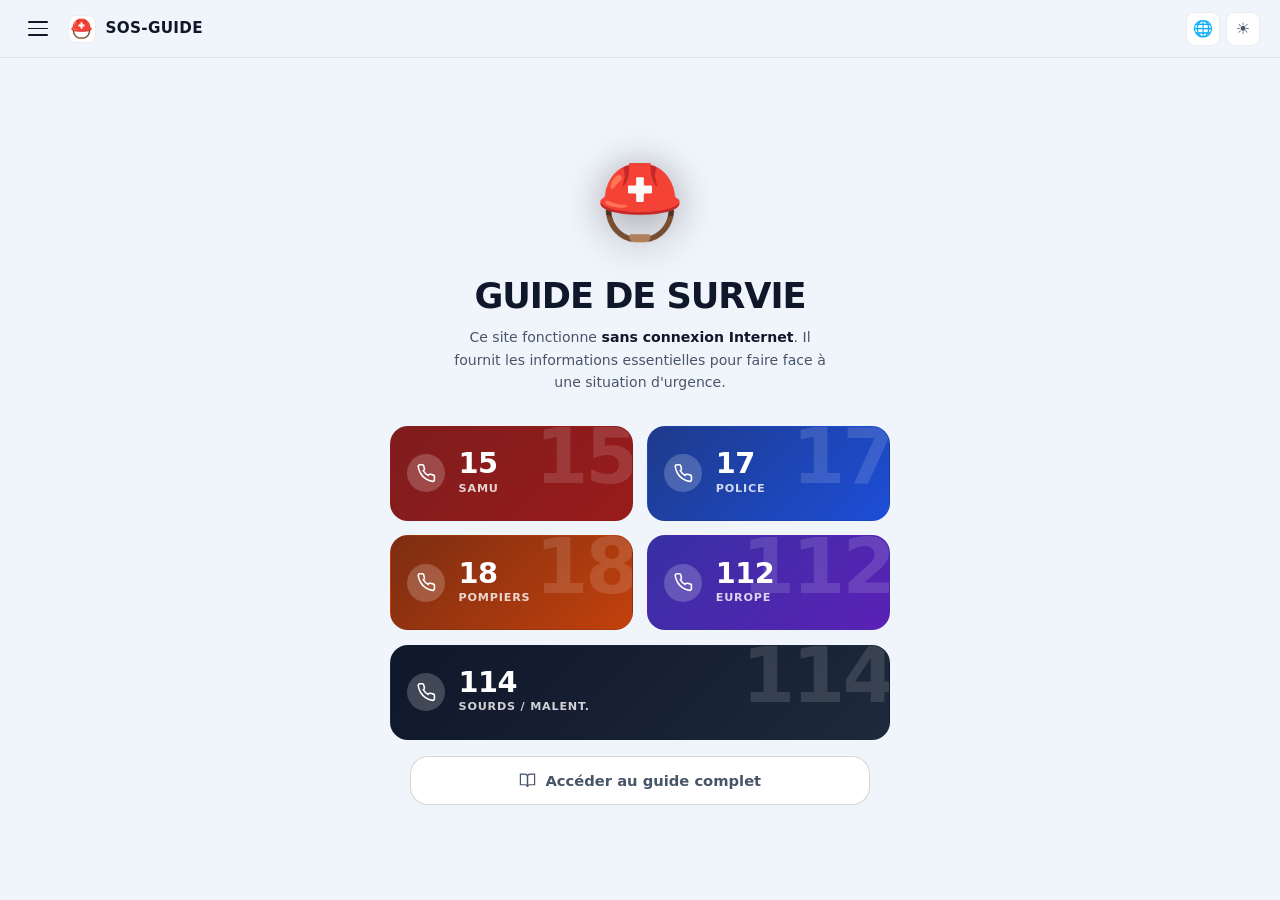
==== commit fb66ede4: "Add files via upload" ====
--- a/index.html
+++ b/index.html
@@ -1,1139 +1,655 @@
 <!DOCTYPE html>
-<html lang="fr">
+<html lang="fr" dir="ltr">
 <head>
 <meta charset="UTF-8">
 <meta name="viewport" content="width=device-width, initial-scale=1.0, viewport-fit=cover">
-<meta name="theme-color" content="#0a0d14">
+<meta name="theme-color" content="#060a12">
 <meta name="apple-mobile-web-app-capable" content="yes">
 <meta name="apple-mobile-web-app-status-bar-style" content="black-translucent">
-<title>⛑️ SOS-GUIDE</title>
+<title>SOS-GUIDE</title>
+<link rel="icon" type="image/svg+xml" href="data:image/svg+xml,%3Csvg xmlns='http://www.w3.org/2000/svg' viewBox='0 0 100 100'%3E%3Ctext x='50%25' y='50%25' dominant-baseline='middle' text-anchor='middle' font-size='80'%3E⛑️%3C/text%3E%3C/svg%3E">
 <style>
-/* --- VARIABLES & RESET --- */
-:root {
-  --bg:       #0a0d14;
-  --bg1:      #0f1520;
-  --bg2:      #141c2c;
-  --card:     #111827;
-  --card-h:   #182030;
-  --border:   rgba(255,255,255,.08);
-  --border-h: rgba(255,255,255,.14);
-  --text:     #e8edf5;
-  --sub:      #7a8ea8;
-  --muted:    #3a4f66;
-  --red:      #ff3b5c;
-  --blue:     #3b82f6;
-  --green:    #22c55e;
-  --orange:   #f59e0b;
-  --purple:   #a855f7;
-  --cyan:     #06b6d4;
-  --nav-h:    60px;
-  --r:        14px;
-  --r-lg:     20px;
-}
-body.light-mode {
-  --bg:       #f8fafc;
-  --bg1:      #f1f5f9;
-  --bg2:      #e2e8f0;
-  --card:     #ffffff;
-  --card-h:   #fef9c3;
-  --border:   rgba(0,0,0,.08);
-  --border-h: rgba(0,0,0,.15);
-  --text:     #0f172a;
-  --sub:      #475569;
-  --muted:    #94a3b8;
-}
-*, *::before, *::after { box-sizing: border-box; margin: 0; padding: 0; }
-html { scroll-behavior: smooth; }
-body {
-  background: var(--bg);
-  color: var(--text);
-  font-family: system-ui, -apple-system, 'Segoe UI', Roboto, sans-serif;
-  line-height: 1.6;
-  -webkit-font-smoothing: antialiased;
-}
-button { font-family: inherit; cursor: pointer; border: none; background: none; }
-a { color: inherit; text-decoration: none; }
-::-webkit-scrollbar { width: 4px; }
-::-webkit-scrollbar-thumb { background: var(--bg2); border-radius: 4px; }
-/* --- BARRE DE NAVIGATION --- */
-#nav {
-  position: fixed; top: 0; left: 0; right: 0; z-index: 800;
-  height: var(--nav-h);
-  display: flex; align-items: center;
-  background: rgba(10,13,20,.92);
-  backdrop-filter: blur(16px);
-  border-bottom: 1px solid var(--border);
-  padding: 0 1.25rem;
-  gap: .75rem;
-  color: #e8edf5;
-}
-body.light-mode #nav {
-  background: rgba(248,250,252,.92);
-  color: #0f172a;
-}
-.nav-logo {
-  font-weight: 800;
-  font-size: 1.1rem;
-  display: flex;
-  align-items: center;
-  gap: .4rem;
-  flex: 1;
-}
-.nav-logo em { color: var(--red); font-style: normal; }
-.nav-right { display: flex; align-items: center; gap: .5rem; }
-.nav-btn {
-  width: 36px; height: 36px; border-radius: 10px;
-  border: 1px solid rgba(255,255,255,.12);
-  background: rgba(255,255,255,.06);
-  color: #a0b0c8;
-  display: flex;
-  align-items: center;
-  justify-content: center;
-  font-size: 1.2rem;
-  transition: all .15s;
-}
-.nav-btn:hover {
-  background: rgba(255,255,255,.12);
-  color: #e8edf5;
-  border-color: rgba(255,255,255,.2);
-}
-body.light-mode .nav-btn {
-  background: rgba(0,0,0,.04);
-  border-color: rgba(0,0,0,.1);
-  color: #334155;
-}
-body.light-mode .nav-btn:hover {
-  background: rgba(0,0,0,.1);
-  color: #0f172a;
-}
-.hamburger {
-  width: 40px;
-  height: 40px;
-  display: flex;
-  flex-direction: column;
-  justify-content: center;
-  align-items: center;
-  gap: 6px;
-  cursor: pointer;
-  background: transparent;
-  border: none;
-  border-radius: 10px;
-  padding: 0;
-  transition: background 0.2s;
-}
-.hamburger:hover {
-  background: rgba(255,255,255,.1);
-}
-body.light-mode .hamburger:hover {
-  background: rgba(0,0,0,.08);
-}
-.hamburger span {
-  width: 22px;
-  height: 2px;
-  background: #ffffff !important;
-  border-radius: 2px;
-  transition: 0.2s;
-}
-body.light-mode .hamburger span {
-  background: #0f172a !important;
-}
-/* --- DRAWER (menu latéral) --- */
-.drawer-overlay {
-  position: fixed;
-  top: 0;
-  left: 0;
-  width: 100%;
-  height: 100%;
-  background: rgba(0,0,0,0.7);
-  backdrop-filter: blur(4px);
-  z-index: 900;
-  visibility: hidden;
-  opacity: 0;
-  transition: visibility 0.2s, opacity 0.2s;
-}
-.drawer-overlay.active {
-  visibility: visible;
-  opacity: 1;
-}
-.drawer {
-  position: fixed;
-  top: 0;
-  left: 0;
-  width: 280px;
-  height: 100%;
-  background: var(--bg1);
-  border-right: 1px solid var(--border);
-  transform: translateX(-100%);
-  transition: transform 0.25s ease;
-  z-index: 1000;
-  display: flex;
-  flex-direction: column;
-  padding: 1.5rem 1rem;
-  gap: 1.5rem;
-}
-.drawer-overlay.active .drawer {
-  transform: translateX(0);
-}
-.drawer-header {
-  display: flex;
-  justify-content: space-between;
-  align-items: center;
-  padding-bottom: 1rem;
-  border-bottom: 1px solid var(--border);
-  font-weight: 700;
-  font-size: 1.2rem;
-}
-.drawer-close {
-  background: none;
-  border: none;
-  font-size: 1.8rem;
-  cursor: pointer;
-  color: var(--sub);
-}
-.drawer-nav {
-  display: flex;
-  flex-direction: column;
-  gap: 0.8rem;
-}
-.drawer-nav a {
-  padding: 0.75rem 1rem;
-  border-radius: var(--r);
-  background: var(--card);
-  border: 1px solid var(--border);
-  text-align: center;
-  font-weight: 600;
-  transition: 0.2s;
-}
-.drawer-nav a:hover {
-  background: var(--card-h);
-  border-color: var(--red);
-  color: var(--red);
-}
-/* --- MODAL DE SÉLECTION DE LANGUE (grille de cartes) --- */
-.lang-modal-overlay {
-  position: fixed;
-  top: 0;
-  left: 0;
-  width: 100%;
-  height: 100%;
-  background-color: rgba(0, 0, 0, 0.85);
-  backdrop-filter: blur(8px);
-  z-index: 10001;
-  display: flex;
-  align-items: center;
-  justify-content: center;
-  visibility: hidden;
-  opacity: 0;
-  transition: visibility 0.2s, opacity 0.2s ease;
-}
-.lang-modal-overlay.active {
-  visibility: visible;
-  opacity: 1;
-}
-.lang-modal-container {
-  background: var(--card);
-  border-radius: var(--r-lg);
-  max-width: 800px;
-  width: 90%;
-  max-height: 85vh;
-  overflow-y: auto;
-  border: 1px solid var(--border);
-  box-shadow: 0 25px 40px rgba(0,0,0,0.5);
-  animation: modalFadeIn 0.2s ease;
-}
-.lang-modal-header {
-  display: flex;
-  justify-content: space-between;
-  align-items: center;
-  padding: 1rem 1.5rem;
-  border-bottom: 1px solid var(--border);
-  background: var(--bg1);
-  border-radius: var(--r-lg) var(--r-lg) 0 0;
-}
-.lang-modal-header h3 {
-  font-size: 1.2rem;
-  font-weight: 700;
-}
-.lang-modal-close {
-  background: none;
-  border: none;
-  font-size: 1.8rem;
-  cursor: pointer;
-  color: var(--sub);
-}
-.lang-grid {
-  display: grid;
-  grid-template-columns: repeat(auto-fill, minmax(200px, 1fr));
-  gap: 0.75rem;
-  padding: 1.5rem;
-}
-.lang-card {
-  background: var(--bg1);
-  border: 1px solid var(--border);
-  border-radius: var(--r);
-  padding: 0.75rem 1rem;
-  display: flex;
-  align-items: center;
-  gap: 0.75rem;
-  cursor: pointer;
-  transition: all 0.2s;
-}
-.lang-card:hover {
-  background: var(--card-h);
-  border-color: var(--red);
-  transform: translateY(-2px);
-}
-.lang-flag {
-  font-size: 1.8rem;
-}
-.lang-name {
-  font-size: 1rem;
-  font-weight: 500;
-  color: var(--text);
-}
-@keyframes modalFadeIn {
-  from { transform: scale(0.96); opacity: 0; }
-  to { transform: scale(1); opacity: 1; }
-}
-/* --- LAYOUT PRINCIPAL (identique à avant) --- */
-.main {
-  padding-top: calc(var(--nav-h) + 1.5rem);
-  padding-bottom: 2rem;
-  max-width: 900px;
-  margin: 0 auto;
-  padding-left: 1.25rem;
-  padding-right: 1.25rem;
-}
-#mainContent { display: none; }
-#splashScreen {
-  height: 100vh;
-  display: flex;
-  flex-direction: column;
-  align-items: center;
-  justify-content: center;
-  padding: 2rem 1rem;
-  text-align: center;
-  margin-top: -10px;
-}
-.urgence-grid {
-  display: grid;
-  grid-template-columns: repeat(2, minmax(160px, 220px));
-  gap: 1.5rem;
-  width: 100%;
-  max-width: 500px;
-  margin: 1.5rem auto;
-  justify-content: center;
-}
-.urgence-card {
-  display: block;
-  background: var(--card);
-  border: 1px solid var(--border);
-  border-radius: var(--r-lg);
-  padding: 1.5rem 0.5rem;
-  text-align: center;
-  transition: 0.2s;
-  cursor: pointer;
-  text-decoration: none;
-  color: inherit;
-}
-.urgence-card:hover {
-  background: var(--card-h);
-  transform: translateY(-3px);
-  border-color: var(--border-h);
-}
-.urgence-number {
-  font-size: 2.2rem;
-  font-weight: 800;
-  letter-spacing: 2px;
-  color: var(--red);
-}
-.urgence-name {
-  font-size: 0.9rem;
-  color: var(--sub);
-  margin-top: 0.5rem;
-}
-.btn-guide {
-  background: rgba(255,255,255,0.12);
-  backdrop-filter: blur(8px);
-  border: 1px solid rgba(255,255,255,0.4);
-  padding: 14px 32px;
-  border-radius: 60px;
-  font-weight: 700;
-  font-size: 1rem;
-  color: white;
-  margin-top: 1rem;
-  transition: 0.2s;
-  cursor: pointer;
-}
-.btn-guide:hover {
-  background: rgba(255,255,255,0.25);
-  border-color: rgba(255,255,255,0.8);
-  transform: scale(1.02);
-}
-body.light-mode .btn-guide {
-  background: rgba(0,0,0,0.08);
-  border-color: rgba(0,0,0,0.2);
-  color: #0f172a;
-}
-body.light-mode .btn-guide:hover {
-  background: rgba(0,0,0,0.15);
-  border-color: rgba(0,0,0,0.4);
-}
-.hero-icon { font-size: 4rem; margin-bottom: 0.5rem; }
-.hero-title {
-  font-weight: 800;
-  font-size: clamp(1.8rem, 6vw, 2.5rem);
-  margin-bottom: 0.5rem;
-}
-.hero-sub {
-  color: var(--sub);
-  font-size: 0.95rem;
-  max-width: 480px;
-  margin: 0 auto;
-}
-.outils-section { margin-top: 2.5rem; }
-.outils-title {
-  font-weight: 700;
-  font-size: 1.3rem;
-  margin-bottom: 1.25rem;
-  display: flex;
-  align-items: center;
-  gap: .5rem;
-}
-#outilsContainer {
-  display: grid;
-  grid-template-columns: repeat(auto-fit, minmax(150px, 1fr));
-  gap: 1rem;
-}
-.outil-card {
-  background: var(--card);
-  border: 1px solid var(--border);
-  border-radius: var(--r);
-  padding: 1.25rem 1rem;
-  text-align: center;
-  cursor: pointer;
-  transition: all .2s;
-  position: relative;
-  overflow: hidden;
-}
-.outil-card:hover {
-  background: var(--card-h);
-  border-color: var(--border-h);
-  transform: translateY(-2px);
-}
-.outil-card.active {
-  border-color: var(--red);
-  box-shadow: 0 0 20px rgba(255,59,92,.2);
-}
-.outil-icon {
-  font-size: 2.2rem;
-  margin-bottom: .75rem;
-  display: inline-block;
-  width: 2.5rem;
-  height: 2.5rem;
-  line-height: 1;
-}
-.outil-title {
-  font-weight: 700;
-  font-size: .95rem;
-  margin-bottom: .35rem;
-}
-.outil-desc {
-  color: var(--sub);
-  font-size: .75rem;
-}
-.outil-status {
-  position: absolute;
-  top: .75rem;
-  right: .75rem;
-  width: 8px;
-  height: 8px;
-  border-radius: 50%;
-  background: var(--muted);
-  transition: all .2s;
-}
-.cards-grid {
-  display: grid;
-  grid-template-columns: repeat(auto-fill, minmax(180px, 1fr));
-  gap: 1rem;
-  margin-top: 0.5rem;
-  margin-bottom: 2rem;
-}
-@media (min-width: 700px) {
-  .cards-grid { grid-template-columns: repeat(3, 1fr); }
-}
-.doc-card {
-  background: var(--card);
-  border: 1px solid var(--border);
-  border-radius: var(--r);
-  padding: 1rem 0.75rem;
-  text-align: center;
-  cursor: pointer;
-  transition: all 0.2s;
-  position: relative;
-  display: flex;
-  flex-direction: column;
-  align-items: center;
-  justify-content: center;
-  min-height: 140px;
-  height: auto;
-}
-.doc-card:hover {
-  background: var(--card-h);
-  transform: translateY(-2px);
-  border-color: var(--border-h);
-}
-.doc-card-icon {
-  font-size: 2.2rem;
-  margin-bottom: 0.6rem;
-  display: inline-block;
-  width: 2.8rem;
-  height: 2.8rem;
-  line-height: 1;
-  text-align: center;
-}
-.doc-card-title {
-  font-weight: 700;
-  font-size: 0.9rem;
-  margin-bottom: 0.3rem;
-  line-height: 1.3;
-}
-.doc-card-desc {
-  color: var(--sub);
-  font-size: 0.7rem;
-  line-height: 1.3;
-  word-break: break-word;
-  max-width: 100%;
-}
-.docs-section, .mental-section, .asso-section {
-  margin-top: 2rem;
-  margin-bottom: 1rem;
-}
-.section-title {
-  font-weight: 700;
-  font-size: 1.3rem;
-  margin-bottom: 1rem;
-  display: flex;
-  align-items: center;
-  gap: .5rem;
-}
-/* --- OVERLAYS OUTILS --- */
-#respirationOverlay {
-  position: fixed;
-  top: 0; left: 0; right: 0; bottom: 0;
-  z-index: 9998;
-  background: rgba(10,13,20,.95);
-  display: none;
-  flex-direction: column;
-  align-items: center;
-  justify-content: center;
-}
-#respirationOverlay.active { display: flex; }
-.respiration-circle {
-  width: 200px;
-  height: 200px;
-  border-radius: 50%;
-  background: radial-gradient(circle, var(--blue) 0%, transparent 70%);
-  display: flex;
-  align-items: center;
-  justify-content: center;
-  font-size: 1.5rem;
-  font-weight: 700;
-  color: #fff;
-  animation: breathe 14s ease-in-out infinite;
-}
-@keyframes breathe {
-  0%, 100% { transform: scale(1); opacity: .6; }
-  40% { transform: scale(1.8); opacity: 1; }
-  60% { transform: scale(1.8); opacity: 1; }
-}
-.respiration-text {
-  margin-top: 2rem;
-  color: var(--sub);
-  font-size: 1rem;
-}
-.respiration-stop {
-  margin-top: 2rem;
-  padding: 12px 24px;
-  background: rgba(255,59,92,.9);
-  color: #fff;
-  border: none;
-  border-radius: 50px;
-  font-size: 1rem;
-  font-weight: 700;
-  cursor: pointer;
-}
-#flashlightOverlay {
-  position: fixed;
-  top: 0; left: 0; right: 0; bottom: 0;
-  z-index: 9996;
-  background: white;
-  display: none;
-}
-#flashlightOverlay.active { display: block; }
-.flashlight-stop {
-  position: absolute;
-  bottom: 2rem;
-  left: 50%;
-  transform: translateX(-50%);
-  padding: 14px 28px;
-  background: rgba(0,0,0,.8);
-  color: #fff;
-  border: none;
-  border-radius: 50px;
-  font-size: 1rem;
-  font-weight: 700;
-  cursor: pointer;
-}
-#flashOverlay {
-  position: fixed;
-  top: 0; left: 0; right: 0; bottom: 0;
-  z-index: 9999;
-  display: flex;
-  flex-direction: column;
-  align-items: center;
-  justify-content: center;
-  opacity: 0;
-  pointer-events: none;
-  transition: opacity .2s;
-}
-#flashOverlay.active {
-  opacity: 1;
-  pointer-events: all;
-  background-color: black;
-}
-.flash-stop-btn {
-  position: absolute;
-  bottom: 2rem;
-  left: 50%;
-  transform: translateX(-50%);
-  padding: 14px 28px;
-  background: rgba(0,0,0,0.8);
-  color: #fff;
-  border: none;
-  border-radius: 50px;
-  font-size: 1rem;
-  font-weight: 700;
-  cursor: pointer;
-  z-index: 10000;
-  backdrop-filter: blur(4px);
-}
-#cprOverlay {
-  position: fixed;
-  top: 0; left: 0; right: 0; bottom: 0;
-  z-index: 9997;
-  background: rgba(0,0,0,0.9);
-  display: none;
-  flex-direction: column;
-  align-items: center;
-  justify-content: center;
-  backdrop-filter: blur(4px);
-}
-#cprOverlay.active { display: flex; }
-.cpr-metronome {
-  text-align: center;
-  color: white;
-}
-.cpr-bpm {
-  font-size: 4rem;
-  font-weight: bold;
-  margin-bottom: 1rem;
-}
-.cpr-beat {
-  width: 80px;
-  height: 80px;
-  background: var(--red);
-  border-radius: 50%;
-  margin: 0 auto 2rem;
-  transition: transform 0.05s linear;
-}
-.cpr-beat.active {
-  transform: scale(1.2);
-  background: #ff6b8a;
-}
-.cpr-controls {
-  display: flex;
-  gap: 1rem;
-  justify-content: center;
-  margin-top: 1rem;
-}
-.cpr-controls button {
-  background: rgba(255,255,255,0.2);
-  border: none;
-  padding: 10px 20px;
-  border-radius: 30px;
-  font-size: 1rem;
-  font-weight: bold;
-  color: white;
-  cursor: pointer;
-}
-.cpr-controls button:hover { background: rgba(255,255,255,0.3); }
-.cpr-stop { background: var(--red) !important; }
-.cpr-status {
-  margin-top: 1rem;
-  font-size: 0.9rem;
-  opacity: 0.8;
-}
-/* --- MODAL CONTENU (guides, etc.) --- */
-.modal-overlay {
-  position: fixed;
-  top: 0;
-  left: 0;
-  width: 100%;
-  height: 100%;
-  background-color: rgba(0, 0, 0, 0.85);
-  backdrop-filter: blur(8px);
-  z-index: 10000;
-  display: flex;
-  align-items: center;
-  justify-content: center;
-  visibility: hidden;
-  opacity: 0;
-  transition: visibility 0.2s, opacity 0.2s ease;
-}
-.modal-overlay.active {
-  visibility: visible;
-  opacity: 1;
-}
-.modal-container {
-  background: var(--card);
-  border-radius: var(--r-lg);
-  max-width: 550px;
-  width: 90%;
-  max-height: 80vh;
-  overflow-y: auto;
-  border: 1px solid var(--border);
-  box-shadow: 0 25px 40px rgba(0,0,0,0.5);
-  animation: modalFadeIn 0.2s ease;
-}
-.modal-header {
-  display: flex;
-  justify-content: space-between;
-  align-items: center;
-  padding: 1.2rem 1.5rem;
-  border-bottom: 1px solid var(--border);
-  background: var(--bg1);
-  border-radius: var(--r-lg) var(--r-lg) 0 0;
-}
-.modal-header h3 {
-  font-size: 1.3rem;
-  font-weight: 700;
-  display: flex;
-  align-items: center;
-  gap: 0.5rem;
-}
-.modal-close {
-  background: rgba(255,255,255,0.1);
-  border: none;
-  font-size: 1.5rem;
-  cursor: pointer;
-  width: 32px;
-  height: 32px;
-  border-radius: 40px;
-  display: flex;
-  align-items: center;
-  justify-content: center;
-  color: var(--text);
-  transition: all 0.2s;
-}
-.modal-close:hover {
-  background: rgba(255,59,92,0.3);
-  color: var(--red);
-}
-.modal-body {
-  padding: 1.5rem;
-  color: var(--text);
-  line-height: 1.6;
-}
-.modal-body p, .modal-body ul, .modal-body li { margin-bottom: 0.75rem; }
-.modal-body ul { padding-left: 1.2rem; }
-.modal-body strong { color: var(--blue); }
-body.light-mode .modal-container {
-  background: #ffffff;
-  border-color: #e2e8f0;
-}
-body.light-mode .modal-header { background: #f1f5f9; }
-body.light-mode .modal-body { color: #0f172a; }
+/* ─── TOKENS ──────────────────────────────────────────────────────── */
+:root{
+  --bg:#060a12;--bg1:#0c1120;--bg2:#111928;--card:#0f1826;--card-h:#162035;
+  --border:rgba(255,255,255,.07);--border-h:rgba(255,255,255,.16);
+  --text:#e8eef8;--sub:#6b7fa3;--muted:#2a3a54;
+  --nav-h:58px;--r:14px;--r-lg:18px;
+  --accent:#3b82f6;--green:#22c55e;--red:#ef4444;
+}
+body.light-mode{
+  --bg:#f0f4fb;--bg1:#e8eef8;--bg2:#dde4f0;--card:#ffffff;--card-h:#eff6ff;
+  --border:rgba(0,0,0,.07);--border-h:rgba(0,0,0,.16);
+  --text:#0f172a;--sub:#475569;--muted:#94a3b8;
+}
+/* ─── RESET ───────────────────────────────────────────────────────── */
+*,*::before,*::after{box-sizing:border-box;margin:0;padding:0}
+html{scroll-behavior:smooth}
+body{background:var(--bg);color:var(--text);font-family:system-ui,-apple-system,'Segoe UI',sans-serif;line-height:1.6;-webkit-font-smoothing:antialiased;min-height:100vh;min-height:100dvh;transition:background .3s,color .3s}
+button{font-family:inherit;cursor:pointer;border:none;background:none}
+a{color:inherit;text-decoration:none}
+::-webkit-scrollbar{width:4px}
+::-webkit-scrollbar-thumb{background:var(--bg2);border-radius:4px}
+/* ─── NAV ─────────────────────────────────────────────────────────── */
+#nav{position:fixed;top:0;left:0;right:0;z-index:800;height:var(--nav-h);display:flex;align-items:center;background:rgba(6,10,18,.95);backdrop-filter:blur(20px);-webkit-backdrop-filter:blur(20px);border-bottom:1px solid var(--border);padding:0 1.25rem;gap:.75rem;transition:background .3s,border-color .3s}
+body.light-mode #nav{background:rgba(240,244,251,.95)}
+.nav-logo{flex:1;display:flex;align-items:center;gap:.6rem;font-weight:700;font-size:.95rem;letter-spacing:.02em;cursor:pointer;user-select:none}
+.nav-logo-badge{width:28px;height:28px;background:var(--card);border-radius:8px;border:1px solid var(--border);display:flex;align-items:center;justify-content:center;font-size:1.15rem;flex-shrink:0}
+.nav-right{display:flex;align-items:center;gap:.4rem}
+.nav-btn{width:34px;height:34px;border-radius:9px;border:1px solid var(--border);background:var(--card);color:var(--sub);display:flex;align-items:center;justify-content:center;font-size:1rem;transition:all .15s}
+.nav-btn:hover{background:var(--card-h);color:var(--text);border-color:var(--border-h)}
+.nav-btn:active{transform:scale(.92)}
+.hamburger{width:36px;height:36px;display:flex;flex-direction:column;justify-content:center;align-items:center;gap:5px;border-radius:9px;background:transparent;transition:background .15s}
+.hamburger:hover{background:rgba(255,255,255,.07)}
+body.light-mode .hamburger:hover{background:rgba(0,0,0,.06)}
+.hamburger span{display:block;width:20px;height:1.5px;background:var(--text);border-radius:2px}
+/* ─── DRAWER ──────────────────────────────────────────────────────── */
+.drawer-overlay{position:fixed;inset:0;z-index:900;background:rgba(0,0,0,.65);backdrop-filter:blur(4px);visibility:hidden;opacity:0;transition:visibility .2s,opacity .2s}
+.drawer-overlay.active{visibility:visible;opacity:1}
+.drawer{position:fixed;top:0;left:0;width:280px;height:100%;background:var(--bg1);border-right:1px solid var(--border);transform:translateX(-100%);z-index:1000;display:flex;flex-direction:column;padding:1.25rem 1rem;transition:background .3s,border-color .3s,transform .25s cubic-bezier(.4,0,.2,1)}
+.drawer-overlay.active .drawer{transform:translateX(0)}
+.drawer-header{display:flex;justify-content:space-between;align-items:center;padding-bottom:1rem;margin-bottom:1rem;border-bottom:1px solid var(--border)}
+.drawer-title{font-weight:700;font-size:.95rem}
+.drawer-close{width:30px;height:30px;border-radius:8px;background:var(--bg2);color:var(--sub);font-size:1rem;display:flex;align-items:center;justify-content:center;cursor:pointer}
+.drawer-close:hover{background:rgba(239,68,68,.15);color:var(--red)}
+.drawer-nav{display:flex;flex-direction:column;gap:.5rem}
+.drawer-nav a{display:block;padding:.7rem 1rem;border-radius:var(--r);background:var(--card);border:1px solid var(--border);font-weight:500;font-size:.9rem;color:var(--text);transition:all .15s}
+.drawer-nav a:hover{background:var(--card-h);border-color:var(--border-h);color:var(--accent)}
+.drawer-footer{margin-top:auto;padding-top:1.5rem;text-align:center;font-size:.7rem;color:var(--sub);border-top:1px solid var(--border)}
+/* ─── LANG MODAL ──────────────────────────────────────────────────── */
+.lang-modal-overlay{position:fixed;inset:0;z-index:10001;background:rgba(0,0,0,.8);backdrop-filter:blur(8px);display:flex;align-items:center;justify-content:center;visibility:hidden;opacity:0;transition:visibility .2s,opacity .2s;padding:1rem}
+.lang-modal-overlay.active{visibility:visible;opacity:1}
+.lang-modal-container{background:var(--bg1);border-radius:20px;width:100%;max-width:720px;max-height:82vh;overflow-y:auto;border:1px solid var(--border);box-shadow:0 32px 64px rgba(0,0,0,.6);animation:popIn .18s ease both}
+.lang-modal-header{display:flex;justify-content:flex-end;align-items:center;padding:1.1rem 1.5rem;border-bottom:1px solid var(--border);position:sticky;top:0;background:var(--bg1)}
+.lang-modal-close{width:30px;height:30px;border-radius:8px;background:var(--bg2);color:var(--sub);font-size:1rem;display:flex;align-items:center;justify-content:center;cursor:pointer}
+.lang-modal-close:hover{background:rgba(239,68,68,.15);color:var(--red);transform:rotate(90deg)}
+.lang-grid{display:grid;grid-template-columns:repeat(auto-fill,minmax(190px,1fr));gap:.6rem;padding:1.25rem}
+.lang-card{background:var(--card);border:1px solid var(--border);border-radius:12px;padding:.65rem 1rem;display:flex;align-items:center;gap:.65rem;cursor:pointer;transition:all .15s}
+.lang-card:hover{background:var(--card-h);border-color:var(--accent)}
+.lang-card:active{transform:scale(.96)}
+.lang-flag{font-size:1.5rem}
+.lang-name{font-size:.9rem;font-weight:500;color:var(--text)}
+/* ─── SPLASH ──────────────────────────────────────────────────────── */
+#splashScreen{min-height:100vh;min-height:100dvh;display:flex;flex-direction:column;align-items:center;justify-content:center;padding:calc(var(--nav-h) + 2rem) 1.25rem 2.5rem}
+#splashScreen.hide{display:none}
+.splash-header{text-align:center;margin-bottom:2rem;width:100%;max-width:460px}
+.splash-emoji{font-size:clamp(3rem,10vw,4.5rem);margin-bottom:1rem;display:block;filter:drop-shadow(0 4px 20px rgba(0,0,0,.35));animation:floatIn .5s cubic-bezier(.34,1.56,.64,1) both}
+.splash-title{font-size:clamp(1.6rem,5vw,2.2rem);font-weight:800;letter-spacing:-.03em;line-height:1.15;color:var(--text);margin-bottom:.6rem;animation:slideUp .45s .1s ease both}
+.splash-sub{font-size:.88rem;color:var(--sub);max-width:380px;margin:0 auto;line-height:1.6;animation:slideUp .45s .2s ease both}
+.splash-sub strong{color:var(--text)}
+.urgence-grid{display:grid;grid-template-columns:1fr 1fr;gap:.9rem;width:100%;max-width:500px;margin:0 auto 1rem;animation:slideUp .45s .3s ease both}
+.urgence-card{position:relative;overflow:hidden;display:flex;flex-direction:row;align-items:center;gap:0.85rem;padding:1rem 1rem;border-radius:18px;min-height:95px;color:#fff;border:1px solid transparent;transition:transform .15s,box-shadow .15s;cursor:pointer}
+.urgence-card::after{content:attr(data-num);position:absolute;right:-.05em;top:-.1em;font-size:4.8rem;font-weight:900;letter-spacing:-.04em;line-height:1;opacity:.13;pointer-events:none;color:#fff}
+.urgence-card:active{transform:scale(.96)}
+.urgence-phone-icon{flex-shrink:0;width:38px;height:38px;background:rgba(255,255,255,.2);border-radius:50%;display:flex;align-items:center;justify-content:center}
+.urgence-phone-icon svg{width:19px;height:19px;stroke:#fff;fill:none;stroke-width:2}
+.urgence-info{display:flex;flex-direction:column;gap:0.1rem}
+.urgence-number{font-size:1.8rem;font-weight:900;letter-spacing:-.02em;line-height:1;color:#fff}
+.urgence-name{font-size:.7rem;font-weight:700;color:rgba(255,255,255,.8);letter-spacing:.07em;text-transform:uppercase}
+.uc-samu    {background:linear-gradient(135deg,#7f1d1d 0%,#991b1b 100%)}
+.uc-police  {background:linear-gradient(135deg,#1e3a8a 0%,#1d4ed8 100%)}
+.uc-pompiers{background:linear-gradient(135deg,#7c2d12 0%,#c2410c 100%)}
+.uc-europe  {background:linear-gradient(135deg,#3730a3 0%,#5b21b6 100%)}
+.uc-ssourd  {background:linear-gradient(135deg,#0f172a 0%,#1e293b 100%); grid-column: 1 / -1; max-width: none; width: 100%; margin: 0;}
+.uc-local   {background:linear-gradient(135deg,#065f46 0%,#047857 100%); grid-column: span 2; max-width:300px; margin:0 auto; width:100%}
+@media(min-width:500px){
+  .uc-local { grid-column: span 2; justify-self: center; width: auto; min-width: 240px; }
+}
+@media(hover:hover){
+  .urgence-card:hover{transform:translateY(-3px)}
+  .uc-samu:hover{box-shadow:0 12px 36px rgba(239,68,68,.35)}
+  .uc-police:hover{box-shadow:0 12px 36px rgba(59,130,246,.35)}
+  .uc-pompiers:hover{box-shadow:0 12px 36px rgba(234,88,12,.35)}
+  .uc-europe:hover{box-shadow:0 12px 36px rgba(124,58,237,.35)}
+  .uc-ssourd:hover{box-shadow:0 12px 36px rgba(148,163,184,.35)}
+  .uc-local:hover{box-shadow:0 12px 36px rgba(16,185,129,.35)}
+}
+.btn-enter{display:flex;align-items:center;justify-content:center;gap:.6rem;width:100%;max-width:460px;padding:.95rem 1.5rem;background:var(--card);border:1px solid var(--border-h);border-radius:var(--r-lg);font-weight:600;font-size:.92rem;color:var(--sub);cursor:pointer;transition:all .15s;animation:slideUp .45s .4s ease both}
+.btn-enter svg{width:17px;height:17px;stroke:currentColor;fill:none;stroke-width:1.75}
+.btn-enter:hover{background:var(--card-h);border-color:var(--accent);color:var(--accent)}
+.btn-enter:hover svg{transform:translateX(3px)}
+.btn-enter:active{transform:scale(.97)}
+/* ─── MAIN ────────────────────────────────────────────────────────── */
+#mainContent{display:none}
+.main{padding-top:calc(var(--nav-h) + 2rem);padding-bottom:4rem;max-width:780px;margin:0 auto;padding-left:1.25rem;padding-right:1.25rem}
+.main-welcome{background:var(--card);border:1px solid var(--border);border-radius:var(--r-lg);padding:2rem 1.5rem;text-align:center;margin-bottom:2rem}
+.main-welcome h1{font-size:clamp(1.4rem,4vw,1.8rem);font-weight:800;margin-bottom:.6rem}
+.main-welcome p{font-size:.9rem;color:var(--sub);line-height:1.7;max-width:500px;margin:0 auto}
+.local-info{display:flex;flex-direction:column;gap:1rem;margin-top:1.5rem;padding-top:1rem;border-top:1px solid var(--border)}
+.local-map-img{width:100%;max-width:100%;border-radius:12px;margin-top:.5rem;border:1px solid var(--border)}
+.local-contacts{display:flex;flex-wrap:wrap;gap:.5rem;justify-content:center;margin-top:.5rem}
+.section-title{margin:1rem 0 1rem 0;font-size:.85rem;font-weight:600;text-transform:uppercase;letter-spacing:.1em;color:var(--sub);border-left:3px solid var(--accent);padding-left:.8rem}
+.grid-3, .grid-2, .grid-urgences, .grid-situations, .grid-assos{display:grid;gap:.9rem;margin-bottom:2rem}
+.grid-3{grid-template-columns:repeat(3,1fr)}
+.grid-2{grid-template-columns:repeat(2,1fr)}
+.grid-urgences{grid-template-columns:repeat(auto-fill,minmax(280px,1fr))}
+.grid-situations{grid-template-columns:repeat(2,1fr)}
+.grid-assos{grid-template-columns:repeat(2,1fr)}
+.card{position:relative;overflow:hidden;display:flex;flex-direction:column;align-items:flex-start;justify-content:flex-end;padding:1.2rem 1rem 1rem;border-radius:18px;min-height:115px;background:var(--card);border:1px solid var(--border);transition:transform .15s,background .2s,border-color .2s;cursor:pointer}
+.card::after{content:attr(data-icon);position:absolute;right:.2rem;top:.05rem;font-size:4rem;font-weight:400;opacity:.12;pointer-events:none;line-height:1}
+.card:hover{background:var(--card-h);border-color:var(--border-h);transform:translateY(-2px)}
+.card:active{transform:scale(.96)}
+.card-icon{font-size:1.8rem;margin-bottom:.4rem;position:relative;z-index:1}
+.card-titre{font-weight:700;font-size:.95rem;margin-bottom:.15rem;position:relative;z-index:1;color:var(--text)}
+.card-desc{font-size:.7rem;color:var(--sub);position:relative;z-index:1;line-height:1.3}
+.card-emergency{color:#fff;border-color:transparent}
+.card-emergency .card-titre, .card-emergency .card-desc{color:#fff}
+.card-emergency::after{filter:brightness(0) invert(1)}
+.card-bleu{background:linear-gradient(135deg,#0a2b5e,#1e3a8a)}
+.card-rouge{background:linear-gradient(135deg,#7f1d1d,#b91c1c)}
+.card-orange{background:linear-gradient(135deg,#7c2d12,#c2410c)}
+.card-violet{background:linear-gradient(135deg,#3730a3,#5b21b6)}
+.card-vert{background:linear-gradient(135deg,#065f46,#047857)}
+.card-rose{background:linear-gradient(135deg,#881337,#e11d48)}
+.card-cyan{background:linear-gradient(135deg,#0e7490,#06b6d4)}
+.card-slate{background:linear-gradient(135deg,#1e293b,#334155)}
+.card-blanc{background:linear-gradient(135deg,#f8fafc,#e2e8f0); color:#0f172a}
+.card-blanc .card-titre, .card-blanc .card-desc{color:#0f172a; transition:color .15s}
+.card-blanc:hover .card-titre, .card-blanc:hover .card-desc{color:#ffffff}
+@media(max-width:600px){
+  .grid-3,.grid-2,.grid-situations,.grid-assos{grid-template-columns:1fr}
+  .grid-urgences{grid-template-columns:1fr}
+}
+/* ─── MODALS ──────────────────────────────────────────────────────── */
+.modal-overlay, .tool-modal-overlay{position:fixed;inset:0;z-index:11000;background:rgba(0,0,0,.92);backdrop-filter:blur(12px);display:flex;align-items:center;justify-content:center;visibility:hidden;opacity:0;transition:visibility .2s,opacity .2s}
+.modal-overlay.active, .tool-modal-overlay.active{visibility:visible;opacity:1}
+.modal-container, .tool-modal-container{background:var(--bg1);border-radius:28px;width:90%;max-width:500px;border:1px solid var(--border);box-shadow:0 32px 64px rgba(0,0,0,.5);overflow:hidden;animation:popIn .2s ease}
+.modal-header, .tool-modal-header{display:flex;justify-content:space-between;align-items:center;padding:1rem 1.5rem;border-bottom:1px solid var(--border);background:var(--bg1)}
+.modal-header h3, .tool-modal-header h3{font-size:1.1rem;font-weight:700}
+.modal-close, .tool-modal-close{width:32px;height:32px;border-radius:40px;background:var(--bg2);color:var(--sub);font-size:1.2rem;display:flex;align-items:center;justify-content:center;cursor:pointer}
+.modal-close:hover, .tool-modal-close:hover{background:rgba(239,68,68,.2);color:var(--red);transform:rotate(90deg)}
+.modal-body{padding:1.8rem 1.5rem;font-size:.95rem;line-height:1.6;color:var(--text)}
+.modal-body ul{margin-left:1.5rem;margin-top:.5rem}
+.modal-body li{margin:.5rem 0}
+.modal-body strong{color:var(--accent)}
+.phone-badge{display:inline-block;background:var(--accent);color:white;padding:.2rem .6rem;border-radius:40px;font-weight:600;font-size:.85rem;margin:0 .1rem;text-decoration:none;transition:background .15s}
+.phone-badge:hover{background:var(--green);color:white}
+.modal-body a:not(.phone-badge){color:var(--accent);text-decoration:underline}
+.tool-modal-body{padding:2rem 1.5rem 1.8rem;display:flex;flex-direction:column;align-items:center;gap:1.5rem}
+.tool-status{font-size:1.8rem;font-weight:800;color:var(--accent)}
+.tool-button{background:var(--accent);color:white;border:none;padding:.8rem 2rem;border-radius:40px;font-weight:600;font-size:1rem;width:100%;max-width:220px;transition:transform .1s,background .2s}
+.tool-button:active{transform:scale(.96)}
+.tool-button.stop{background:var(--red)}
+.fullscreen-tool{position:fixed;inset:0;z-index:11000;background:white;display:flex;flex-direction:column;align-items:center;justify-content:flex-end;padding:2rem;visibility:hidden;opacity:0;transition:visibility .1s,opacity .1s}
+.fullscreen-tool.active{visibility:visible;opacity:1}
+.fullscreen-btn{background:rgba(0,0,0,.7);backdrop-filter:blur(12px);color:white;border:none;padding:.8rem 2rem;border-radius:60px;font-weight:600;font-size:1rem;margin-bottom:3rem;cursor:pointer}
+.fullscreen-btn:active{transform:scale(.96)}
+.flash-white{background:#fff}
+.flash-black{background:#000}
+@keyframes popIn{from{transform:scale(.95);opacity:0}to{transform:scale(1);opacity:1}}
+@keyframes floatIn{0%{opacity:0;transform:translateY(20px) scale(0.9)}100%{opacity:1;transform:translateY(0) scale(1)}}
+@keyframes slideUp{0%{opacity:0;transform:translateY(20px)}100%{opacity:1;transform:translateY(0)}}
 </style>
 </head>
 <body>
-
-<nav id="nav">
-  <button class="hamburger" id="hamburgerBtn" aria-label="Menu">
-    <span></span><span></span><span></span>
-  </button>
-  <div class="nav-logo">
-    <span>⛑️</span>
-    <span><em>SOS</em>-GUIDE</span>
-  </div>
-  <div class="nav-right">
-    <button class="nav-btn" id="langBtn" aria-label="Changer de langue">🇫🇷</button>
-    <button class="nav-btn" id="themeToggle" aria-label="Changer de thème">🌙</button>
-  </div>
-</nav>
-
-<!-- DRAWER -->
-<div id="drawerOverlay" class="drawer-overlay">
-  <div class="drawer">
-    <div class="drawer-header">
-      <span id="drawerTitle"></span>
-      <button class="drawer-close" id="drawerCloseBtn">&times;</button>
-    </div>
-    <div class="drawer-nav" id="drawerNav"></div>
-  </div>
-</div>
-
-<!-- MODAL DE SÉLECTION DE LANGUE (avec cartes) -->
-<div id="langModal" class="lang-modal-overlay">
-  <div class="lang-modal-container">
-    <div class="lang-modal-header">
-      <h3 id="langModalTitle">🌐</h3>
-      <button class="lang-modal-close" id="langModalCloseBtn">&times;</button>
-    </div>
-    <div class="lang-grid" id="langGrid"></div>
-  </div>
-</div>
-
-<!-- SPLASH & MAIN CONTENT -->
-<div id="splashScreen"></div>
-<div id="mainContent">
-  <div class="main">
-    <div id="outils-section" class="outils-section">
-      <h2 class="outils-title" id="outilsTitle"></h2>
-      <div id="outilsContainer"></div>
-    </div>
-    <div id="guides-section" class="docs-section">
-      <div class="section-title" id="guidesTitle"></div>
-      <div id="docsCardsGrid" class="cards-grid"></div>
-    </div>
-    <div id="asso-section" class="asso-section">
-      <div class="section-title" id="assosTitle"></div>
-      <div id="assoCardsGrid" class="cards-grid"></div>
-    </div>
-    <div id="mental-section" class="mental-section">
-      <div class="section-title" id="mentalTitle"></div>
-      <div id="mentalCardsGrid" class="cards-grid"></div>
-    </div>
-  </div>
-</div>
-
-<!-- MODAL CONTENU (guides, etc.) -->
-<div id="docModal" class="modal-overlay">
-  <div class="modal-container">
-    <div class="modal-header">
-      <h3><span id="modalIcon">📘</span> <span id="modalTitle"></span></h3>
-      <button class="modal-close" id="closeModalBtn">&times;</button>
-    </div>
-    <div class="modal-body" id="modalBodyContent"></div>
-  </div>
-</div>
-
-<!-- OVERLAYS OUTILS -->
-<div id="flashOverlay"><button class="flash-stop-btn" id="flashStopBtn"></button></div>
-<div id="respirationOverlay">
-  <div class="respiration-circle" id="respirationCircle"></div>
-  <div class="respiration-text" id="respirationText"></div>
-  <button class="respiration-stop" id="respirationStopBtn"></button>
-</div>
-<div id="flashlightOverlay"><button class="flashlight-stop" id="flashlightStopBtn"></button></div>
-<div id="cprOverlay">
-  <div class="cpr-metronome">
-    <div class="cpr-bpm" id="cprBpm">110 BPM</div>
-    <div class="cpr-beat" id="cprBeat"></div>
-    <div class="cpr-controls">
-      <button id="cprStopBtn" class="cpr-stop"></button>
-    </div>
-    <div class="cpr-status" id="cprStatus"></div>
-  </div>
-</div>
+<nav id="nav"><button class="hamburger" id="hamburgerBtn"><span></span><span></span><span></span></button><div class="nav-logo" id="navLogo"><div class="nav-logo-badge">⛑️</div><strong id="appTitle">SOS-GUIDE</strong></div><div class="nav-right"><button class="nav-btn" id="langBtn">🌐</button><button class="nav-btn" id="themeToggle">🌙</button></div></nav>
+<div id="drawerOverlay" class="drawer-overlay"><div class="drawer"><div class="drawer-header"><span class="drawer-title" id="drawerTitle">Navigation</span><button class="drawer-close" id="drawerCloseBtn">✕</button></div><nav class="drawer-nav" id="drawerNav"></nav><div class="drawer-footer" id="drawerFooter">SOS-GUIDE · version 1.0</div></div></div>
+<div id="languageModal" class="lang-modal-overlay"><div class="lang-modal-container"><div class="lang-modal-header"><button class="lang-modal-close" id="closeModalBtn">✕</button></div><div class="lang-grid" id="flagGrid"></div></div></div>
+<div id="splashScreen"><div class="splash-header"><span class="splash-emoji">⛑️</span><h1 class="splash-title"></h1><p class="splash-sub"></p></div><div class="urgence-grid" id="urgenceGrid"></div><button class="btn-enter" id="enterBtn"><svg viewBox="0 0 24 24"><path d="M2 3h6a4 4 0 0 1 4 4v14a3 3 0 0 0-3-3H2z"/><path d="M22 3h-6a4 4 0 0 0-4 4v14a3 3 0 0 1 3-3h7z"/></svg><span id="enterBtnText"></span></button></div>
+<div id="mainContent"><div class="main"><div class="main-welcome"><h1 id="welcomeTitle"></h1><p id="welcomeText"></p><div id="localInfoContainer" class="local-info"></div></div><div id="principesSection"></div><div id="outilsSection"></div><div id="urgencesSection"></div><div id="situationsSection"></div><div id="assosSection"></div></div></div>
+<!-- modales génériques -->
+<div id="genericModal" class="modal-overlay"><div class="modal-container"><div class="modal-header"><h3 id="genericModalTitle"></h3><button class="modal-close" id="closeGenericModal">✕</button></div><div class="modal-body" id="genericModalBody"></div></div></div>
+<!-- modales outils -->
+<div id="metronomeModal" class="tool-modal-overlay"><div class="tool-modal-container"><div class="tool-modal-header"><h3 id="metroTitle">❤️ Métronome 110 BPM</h3><button class="tool-modal-close close-metronome">✕</button></div><div class="tool-modal-body"><div class="tool-status" id="metroBpmDisplay">110 BPM</div><button id="metroStartStop" class="tool-button"></button></div></div></div>
+<div id="flashFullscreen" class="fullscreen-tool flash-white"><button id="flashStopBtn" class="fullscreen-btn"></button></div>
+<div id="torcheFullscreen" class="fullscreen-tool"><button id="torcheStopBtn" class="fullscreen-btn"></button></div>
+<div id="alerteModal" class="tool-modal-overlay"><div class="tool-modal-container"><div class="tool-modal-header"><h3 id="alerteTitle">🚨 Alerte sonore</h3><button class="tool-modal-close close-alerte">✕</button></div><div class="tool-modal-body"><div class="tool-status" id="sirenStatus"></div><button id="sirenStartStop" class="tool-button"></button></div></div></div>
+<div id="respirationModal" class="tool-modal-overlay"><div class="tool-modal-container"><div class="tool-modal-header"><h3 id="respTitle">🌬️ Respiration guidée</h3><button class="tool-modal-close close-respiration">✕</button></div><div class="tool-modal-body" style="text-align:center"><div id="respirationGuide" style="font-size:1.4rem; margin-bottom:1rem"></div><div id="respirationTimer" style="font-size:2rem; font-weight:800">4</div><button id="respirationStartStop" class="tool-button"></button></div></div></div>
+<div id="siffletModal" class="tool-modal-overlay"><div class="tool-modal-container"><div class="tool-modal-header"><h3 id="whistleTitle">🔊 Sifflet d'urgence</h3><button class="tool-modal-close close-sifflet">✕</button></div><div class="tool-modal-body"><div class="tool-status" id="whistleStatus"></div><button id="whistleStartStop" class="tool-button"></button></div></div></div>
 
 <script>
-// =================== LISTE DES LANGUES DISPONIBLES ===================
-const availableLanguages = [
-  { code: 'fr', flag: '🇫🇷', label: 'Français' },
-  { code: 'en', flag: '🇬🇧', label: 'English' },
-  { code: 'es', flag: '🇪🇸', label: 'Español' },
-  { code: 'de', flag: '🇩🇪', label: 'Deutsch' },
-  { code: 'it', flag: '🇮🇹', label: 'Italiano' },
-  { code: 'pt', flag: '🇵🇹', label: 'Português' },
-  { code: 'nl', flag: '🇳🇱', label: 'Nederlands' },
-  { code: 'pl', flag: '🇵🇱', label: 'Polski' },
-  { code: 'ru', flag: '🇷🇺', label: 'Русский' },
-  { code: 'ar', flag: '🇸🇦', label: 'العربية' },
-  { code: 'zh', flag: '🇨🇳', label: '中文' },
-  { code: 'ja', flag: '🇯🇵', label: '日本語' },
-  { code: 'tr', flag: '🇹🇷', label: 'Türkçe' },
-  { code: 'el', flag: '🇬🇷', label: 'Ελληνικά' },
-  { code: 'sv', flag: '🇸🇪', label: 'Svenska' },
-  { code: 'da', flag: '🇩🇰', label: 'Dansk' },
-  { code: 'no', flag: '🇳🇴', label: 'Norsk' },
-  { code: 'fi', flag: '🇫🇮', label: 'Suomi' },
-  { code: 'cs', flag: '🇨🇿', label: 'Čeština' },
-  { code: 'hu', flag: '🇭🇺', label: 'Magyar' },
-  { code: 'ro', flag: '🇷🇴', label: 'Română' },
-  { code: 'uk', flag: '🇺🇦', label: 'Українська' },
-  { code: 'he', flag: '🇮🇱', label: 'עברית' },
-  { code: 'th', flag: '🇹🇭', label: 'ไทย' },
-  { code: 'vi', flag: '🇻🇳', label: 'Tiếng Việt' },
-  { code: 'ko', flag: '🇰🇷', label: '한국어' },
-  { code: 'hi', flag: '🇮🇳', label: 'हिन्दी' }
+// ======================= GESTION DES DONNÉES =======================
+let langData = null;
+let configData = null;
+let currentLang = 'fr';
+const languages = [
+  {code:'fr', flag:'🇫🇷', label:'Français'},{code:'en', flag:'🇬🇧', label:'English'},{code:'es', flag:'🇪🇸', label:'Español'},
+  {code:'de', flag:'🇩🇪', label:'Deutsch'},{code:'it', flag:'🇮🇹', label:'Italiano'},{code:'pt', flag:'🇵🇹', label:'Português'},
+  {code:'nl', flag:'🇳🇱', label:'Nederlands'},{code:'pl', flag:'🇵🇱', label:'Polski'},{code:'ru', flag:'🇷🇺', label:'Русский'},
+  {code:'ar', flag:'🇸🇦', label:'العربية'},{code:'zh', flag:'🇨🇳', label:'中文'},{code:'ja', flag:'🇯🇵', label:'日本語'},
+  {code:'tr', flag:'🇹🇷', label:'Türkçe'},{code:'el', flag:'🇬🇷', label:'Ελληνικά'},{code:'sv', flag:'🇸🇪', label:'Svenska'},
+  {code:'da', flag:'🇩🇰', label:'Dansk'},{code:'no', flag:'🇳🇴', label:'Norsk'},{code:'fi', flag:'🇫🇮', label:'Suomi'},
+  {code:'cs', flag:'🇨🇿', label:'Čeština'},{code:'hu', flag:'🇭🇺', label:'Magyar'},{code:'ro', flag:'🇷🇴', label:'Română'},
+  {code:'uk', flag:'🇺🇦', label:'Українська'},{code:'he', flag:'🇮🇱', label:'עברית'},{code:'th', flag:'🇹🇭', label:'ไทย'},
+  {code:'vi', flag:'🇻🇳', label:'Tiếng Việt'},{code:'ko', flag:'🇰🇷', label:'한국어'},{code:'hi', flag:'🇮🇳', label:'हिन्दी'}
 ];
 
-let currentLang = 'fr';
-let appData = null;
-let flashActive = false, respirationActive = false, flashlightActive = false, soundActive = false, cprActive = false;
-let flashInterval = null, respirationTimeout = null;
-let cprInterval = null;
-let cprAudioCtx = null;
-let soundCtx = null, soundOsc = null, soundGain = null;
-
-function escapeHtml(str) { if(!str) return ''; return str.replace(/[&<>]/g, function(m){ if(m==='&') return '&amp;'; if(m==='<') return '&lt;'; if(m==='>') return '&gt;'; return m;}); }
-
-function updateOutilUI(id, actif) {
-  const card = document.querySelector(`[data-outil="${id}"]`);
-  const status = document.getElementById(`status-${id}`);
-  if (card) card.classList.toggle('active', actif);
-  if (status) status.style.background = actif ? 'var(--green)' : '';
-}
-
-// Flash SOS
-function startFlash() { if (flashActive) return; flashActive = true; updateOutilUI('flash', true); const overlay = document.getElementById('flashOverlay'); overlay.classList.add('active'); const pattern = [{ color: 'white', dur: 300 },{ color: 'black', dur: 300 },{ color: 'white', dur: 300 },{ color: 'black', dur: 300 },{ color: 'white', dur: 300 },{ color: 'black', dur: 300 },{ color: 'white', dur: 700 },{ color: 'black', dur: 700 },{ color: 'white', dur: 700 },{ color: 'black', dur: 700 },{ color: 'white', dur: 700 },{ color: 'black', dur: 700 },{ color: 'white', dur: 300 },{ color: 'black', dur: 300 },{ color: 'white', dur: 300 },{ color: 'black', dur: 300 },{ color: 'white', dur: 300 },{ color: 'black', dur: 1000 }]; let idx = 0; function step() { if (!flashActive) return; overlay.style.backgroundColor = pattern[idx].color; flashInterval = setTimeout(() => { idx = (idx + 1) % pattern.length; step(); }, pattern[idx].dur); } step(); }
-function stopFlash() { flashActive = false; if (flashInterval) clearTimeout(flashInterval); const overlay = document.getElementById('flashOverlay'); overlay.classList.remove('active'); overlay.style.backgroundColor = ''; updateOutilUI('flash', false); }
-window.stopFlash = stopFlash;
-function toggleFlash() { flashActive ? stopFlash() : startFlash(); }
-
-// Respiration
-function startRespiration() { if (respirationActive) return; respirationActive = true; updateOutilUI('respiration', true); const overlay = document.getElementById('respirationOverlay'); const circle = document.getElementById('respirationCircle'); overlay.classList.add('active'); const texts = appData.respirationTexts; function cycle() { if (!respirationActive) return; circle.textContent = texts.inhale; respirationTimeout = setTimeout(() => { if (!respirationActive) return; circle.textContent = texts.hold; respirationTimeout = setTimeout(() => { if (!respirationActive) return; circle.textContent = texts.exhale; respirationTimeout = setTimeout(cycle, 6000); }, 4000); }, 4000); } cycle(); document.getElementById('respirationText').textContent = texts.instruction; }
-function stopRespiration() { respirationActive = false; if (respirationTimeout) clearTimeout(respirationTimeout); const overlay = document.getElementById('respirationOverlay'); overlay.classList.remove('active'); updateOutilUI('respiration', false); }
-window.stopRespiration = stopRespiration;
-function toggleRespiration() { respirationActive ? stopRespiration() : startRespiration(); }
-
-// Lampe torche
-function startFlashlight() { flashlightActive = true; updateOutilUI('flashlight', true); document.getElementById('flashlightOverlay').classList.add('active'); }
-function stopFlashlight() { flashlightActive = false; updateOutilUI('flashlight', false); document.getElementById('flashlightOverlay').classList.remove('active'); }
-window.stopFlashlight = stopFlashlight;
-function toggleFlashlight() { flashlightActive ? stopFlashlight() : startFlashlight(); }
-
-// Alarme sonore
-function startSoundAlarm() { if (soundActive) return; try { soundCtx = new (window.AudioContext || window.webkitAudioContext)(); soundOsc = soundCtx.createOscillator(); soundGain = soundCtx.createGain(); soundOsc.type = 'sawtooth'; soundOsc.frequency.value = 880; soundGain.gain.value = 0.4; soundOsc.connect(soundGain); soundGain.connect(soundCtx.destination); soundOsc.start(); soundActive = true; updateOutilUI('soundAlarm', true); if (soundCtx.state === 'suspended') soundCtx.resume(); } catch(e) { console.warn(e); } }
-function stopSoundAlarm() { if (!soundActive) return; try { if (soundOsc) soundOsc.stop(); if (soundCtx) soundCtx.close(); } catch(e) {} soundOsc = null; soundGain = null; soundCtx = null; soundActive = false; updateOutilUI('soundAlarm', false); }
-function toggleSoundAlarm() { soundActive ? stopSoundAlarm() : startSoundAlarm(); }
-
-// CPR Metronome (fixe 110 BPM)
-function playCprBeep() { if (!cprActive) return; try { if (!cprAudioCtx) cprAudioCtx = new (window.AudioContext || window.webkitAudioContext)(); if (cprAudioCtx.state === 'suspended') cprAudioCtx.resume(); const now = cprAudioCtx.currentTime; const osc = cprAudioCtx.createOscillator(); const gain = cprAudioCtx.createGain(); osc.type = 'sine'; osc.frequency.value = 880; gain.gain.value = 0.25; gain.gain.exponentialRampToValueAtTime(0.00001, now + 0.25); osc.connect(gain); gain.connect(cprAudioCtx.destination); osc.start(); osc.stop(now + 0.25); } catch(e) { console.warn(e); } }
-function startCprInterval() { if (cprInterval) clearInterval(cprInterval); const intervalMs = 60000 / 110; cprInterval = setInterval(() => { if (!cprActive) return; playCprBeep(); const beat = document.getElementById('cprBeat'); beat.classList.add('active'); setTimeout(() => beat.classList.remove('active'), 100); }, intervalMs); }
-function updateCprBpmDisplay() { document.getElementById('cprBpm').innerHTML = "110 BPM"; const status = document.getElementById('cprStatus'); if (status && appData) status.innerHTML = appData.cprMessages.good; }
-function startCprMetronome() { if (cprActive) return; cprActive = true; updateOutilUI('cprMetronome', true); document.getElementById('cprOverlay').classList.add('active'); updateCprBpmDisplay(); startCprInterval(); }
-function stopCprMetronome() { cprActive = false; if (cprInterval) clearInterval(cprInterval); if (cprAudioCtx) cprAudioCtx.close(); cprAudioCtx = null; document.getElementById('cprOverlay').classList.remove('active'); updateOutilUI('cprMetronome', false); }
-function toggleCprMetronome() { cprActive ? stopCprMetronome() : startCprMetronome(); }
-
-// Rendu des sections
-function renderSplash() {
-  const splashDiv = document.getElementById('splashScreen');
-  if (!splashDiv || !appData) return;
-  const urgences = appData.urgences || [];
-  const urgGrid = urgences.map(u => `<a href="tel:${u.tel}" class="urgence-card"><div class="urgence-number">${escapeHtml(u.number)}</div><div class="urgence-name">${escapeHtml(u.name)}</div></a>`).join('');
-  splashDiv.innerHTML = `
-    <div class="hero-icon">⛑️</div>
-    <h1 class="hero-title">${escapeHtml(appData.splash.title)}</h1>
-    <p class="hero-sub">${escapeHtml(appData.splash.subtitle)}</p>
-    <div class="urgence-grid">${urgGrid}</div>
-    <button class="btn-guide" id="accessGuideBtn">${escapeHtml(appData.splash.guideButton)}</button>
-  `;
-  const guideBtn = document.getElementById('accessGuideBtn');
-  if (guideBtn) guideBtn.onclick = () => { document.getElementById('splashScreen').style.display = 'none'; document.getElementById('mainContent').style.display = 'block'; };
-}
-
-function renderOutils() {
-  const container = document.getElementById('outilsContainer');
-  if (!container || !appData) return;
-  const outils = appData.outils || [];
-  container.innerHTML = outils.map(outil => `
-    <div class="outil-card" data-outil="${outil.id}" onclick="window['toggle${outil.func}']()">
-      <div class="outil-icon">${outil.icon}</div>
-      <div class="outil-title">${escapeHtml(outil.title)}</div>
-      <div class="outil-desc">${escapeHtml(outil.desc)}</div>
-      <div class="outil-status" id="status-${outil.id}"></div>
-    </div>
-  `).join('');
-}
-
-function renderCards(containerId, items, clickHandler) {
-  const container = document.getElementById(containerId);
-  if (!container) return;
-  container.innerHTML = items.map(item => `
-    <div class="doc-card" data-idx="${items.indexOf(item)}">
-      <div class="doc-card-icon">${escapeHtml(item.icon)}</div>
-      <div class="doc-card-title">${escapeHtml(item.title || item.name)}</div>
-      <div class="doc-card-desc">${escapeHtml(item.desc)}</div>
-    </div>
-  `).join('');
-  Array.from(container.children).forEach((card, idx) => {
-    card.addEventListener('click', () => clickHandler(items[idx]));
-  });
-}
-
-function openModal(item) {
-  if (!item) return;
-  document.getElementById('modalIcon').textContent = item.icon || '📘';
-  document.getElementById('modalTitle').textContent = item.title || item.name;
-  document.getElementById('modalBodyContent').innerHTML = item.content;
-  document.getElementById('docModal').classList.add('active');
-  document.body.style.overflow = 'hidden';
-}
-
-function renderAll() {
-  if (!appData) return;
-  document.getElementById('outilsTitle').innerHTML = appData.sections.outilsTitle;
-  document.getElementById('guidesTitle').innerHTML = appData.sections.guidesTitle;
-  document.getElementById('assosTitle').innerHTML = appData.sections.assosTitle;
-  document.getElementById('mentalTitle').innerHTML = appData.sections.mentalTitle;
-  document.getElementById('drawerTitle').innerHTML = appData.drawer.title;
+async function loadConfig() {
+  try {
+    const res = await fetch('config.json');
+    if (res.ok) configData = await res.json();
+    else configData = { local: { city: "" }, features: {} };
+  } catch(e) { configData = { local: { city: "" }, features: {} }; }
+}
+
+async function loadLanguage(lang) {
+  try {
+    const res = await fetch(`data/${lang}.json`);
+    if (!res.ok) throw new Error();
+    langData = await res.json();
+    currentLang = lang;
+    localStorage.setItem('sos_lang', lang);
+    if (configData) applyAll();
+    else {
+      await loadConfig();
+      applyAll();
+    }
+  } catch(e) {
+    if(lang !== 'fr') loadLanguage('fr');
+    else console.error('Impossible de charger fr.json');
+  }
+}
+
+function formatPhoneNumbersToBadges(html) {
+  const div = document.createElement('div');
+  div.innerHTML = html;
+  const links = div.querySelectorAll('a[href^="tel:"]');
+  links.forEach(link => {
+    const badge = document.createElement('a');
+    badge.href = link.href;
+    badge.className = 'phone-badge';
+    badge.textContent = link.textContent;
+    link.parentNode.replaceChild(badge, link);
+  });
+  return div.innerHTML;
+}
+
+function applyAll() {
+  if(!langData) return;
+  
+  // Mise à jour des textes statiques depuis les JSON
+  if (langData.app?.title) document.getElementById('appTitle').textContent = langData.app.title;
+  if (langData.drawer?.title) document.getElementById('drawerTitle').textContent = langData.drawer.title;
+  if (langData.drawer?.footer) document.getElementById('drawerFooter').textContent = langData.drawer.footer;
+  
+  // Drawer
   const drawerNav = document.getElementById('drawerNav');
-  if (drawerNav) {
-    drawerNav.innerHTML = appData.drawer.links.map(link => `<a href="#" data-scroll="${link.scroll}">${link.icon} ${link.label}</a>`).join('');
-    drawerNav.querySelectorAll('a').forEach(a => {
+  drawerNav.innerHTML = '';
+  langData.drawer.links.forEach(link => {
+    const a = document.createElement('a');
+    a.href = link.href;
+    a.innerHTML = link.icon + ' ' + link.label;
+    if(link.href.startsWith('#')) {
       a.addEventListener('click', (e) => {
         e.preventDefault();
-        const targetId = a.getAttribute('data-scroll');
-        if (targetId) {
-          document.getElementById('splashScreen').style.display = 'none';
-          document.getElementById('mainContent').style.display = 'block';
-          setTimeout(() => { const el = document.getElementById(targetId); if(el) el.scrollIntoView({ behavior: 'smooth', block: 'start' }); }, 100);
-        }
-        document.getElementById('drawerOverlay').classList.remove('active');
-        document.body.style.overflow = '';
+        closeDrawer();
+        const target = document.querySelector(link.href);
+        if(target) target.scrollIntoView({ behavior: 'smooth' });
       });
-    });
-  }
-  // Mise à jour des boutons techniques
-  if (appData.buttons) {
-    const flashStop = document.getElementById('flashStopBtn');
-    if (flashStop) flashStop.textContent = appData.buttons.flashStop;
-    const respirationStop = document.getElementById('respirationStopBtn');
-    if (respirationStop) respirationStop.textContent = appData.buttons.respirationStop;
-    const flashlightStop = document.getElementById('flashlightStopBtn');
-    if (flashlightStop) flashlightStop.textContent = appData.buttons.flashlightStop;
-    const cprStop = document.getElementById('cprStopBtn');
-    if (cprStop) cprStop.textContent = appData.buttons.cprStop;
-  }
-  renderSplash();
-  renderOutils();
-  renderCards('docsCardsGrid', appData.guides, openModal);
-  renderCards('assoCardsGrid', appData.associations, openModal);
-  renderCards('mentalCardsGrid', appData.mental, openModal);
-  // Attacher les fonctions globales
-  window.toggleFlash = toggleFlash;
-  window.toggleRespiration = toggleRespiration;
-  window.toggleFlashlight = toggleFlashlight;
-  window.toggleSoundAlarm = toggleSoundAlarm;
-  window.toggleCprMetronome = toggleCprMetronome;
-}
-
-async function loadLanguage(lang) {
-  try {
-    const response = await fetch(`data/${lang}.json`);
-    if (!response.ok) throw new Error(`HTTP ${response.status}`);
-    const data = await response.json();
-    appData = data;
-    currentLang = lang;
-    localStorage.setItem('sos_lang', lang);
-    document.documentElement.lang = lang;
-    // Mettre à jour le drapeau dans le bouton
-    const found = availableLanguages.find(l => l.code === lang);
-    const langBtn = document.getElementById('langBtn');
-    if (found) langBtn.textContent = found.flag;
-    else langBtn.textContent = '🌐';
-    renderAll();
-  } catch (err) {
-    console.error("Erreur chargement langue:", err);
-    document.getElementById('splashScreen').innerHTML = `<div style="color:red; text-align:center; margin-top:20vh;">❌ Erreur de chargement des données (${lang}). Vérifiez que le fichier data/${lang}.json existe.</div>`;
-  }
-}
-
-// Génération du contenu du modal de sélection de langue (grille de cartes)
-function populateLangModal() {
-  const grid = document.getElementById('langGrid');
-  if (!grid) return;
+    } else {
+      a.addEventListener('click', (e) => { closeDrawer(); });
+    }
+    drawerNav.appendChild(a);
+  });
+  // Splash
+  document.querySelector('.splash-title').textContent = langData.splash.title;
+  document.querySelector('.splash-sub').innerHTML = langData.splash.subtitle;
+  document.getElementById('enterBtnText').textContent = langData.splash.enterButton;
+  // Welcome main
+  document.getElementById('welcomeTitle').textContent = langData.main.welcome.title;
+  document.getElementById('welcomeText').textContent = langData.main.welcome.text;
+  
+  // Local info : afficher uniquement la carte (sans les numéros de téléphone)
+  const localContainer = document.getElementById('localInfoContainer');
+  if (configData && configData.local && configData.local.city) {
+    let localHtml = `<div><strong>📍 ${langData.local.info.title} ${configData.local.city}</strong></div>`;
+    if (configData.local.map_image_url) {
+      localHtml += `<img src="${configData.local.map_image_url}" alt="Carte de ${configData.local.city}" class="local-map-img" loading="lazy">`;
+    }
+    // Pas de contacts téléphoniques ici
+    localContainer.innerHTML = localHtml;
+  } else {
+    localContainer.innerHTML = '';
+  }
+  
+  // Urgence grid
+  const grid = document.getElementById('urgenceGrid');
   grid.innerHTML = '';
-  availableLanguages.forEach(lang => {
+  langData.urgences.slice(0,4).forEach(urg => {
+    const a = document.createElement('a');
+    a.href = `tel:${urg.number}`;
+    a.className = `urgence-card uc-${urg.class}`;
+    a.setAttribute('data-num', urg.number);
+    a.innerHTML = `<div class="urgence-phone-icon"><svg viewBox="0 0 24 24"><path d="M22 16.92v3a2 2 0 0 1-2.18 2 19.79 19.79 0 0 1-8.63-3.07A19.5 19.5 0 0 1 4.69 12 19.79 19.79 0 0 1 1.61 3.45A2 2 0 0 1 3.59 1h3a2 2 0 0 1 2 1.72c.128.96.347 1.902.7 2.81a2 2 0 0 1-.45 2.11L7.91 8.4a16 16 0 0 0 6 6l.92-.92a2 2 0 0 1 2.11-.45c.907.353 1.85.572 2.81.7A2 2 0 0 1 22 16z"/></svg></div><div class="urgence-info"><div class="urgence-number">${urg.number}</div><div class="urgence-name">${urg.name}</div></div>`;
+    grid.appendChild(a);
+  });
+  const fifth = langData.urgences[4];
+  if(fifth) {
+    const a = document.createElement('a');
+    a.href = `tel:${fifth.number}`;
+    a.className = `urgence-card uc-${fifth.class}`;
+    a.setAttribute('data-num', fifth.number);
+    a.innerHTML = `<div class="urgence-phone-icon"><svg viewBox="0 0 24 24"><path d="M22 16.92v3a2 2 0 0 1-2.18 2 19.79 19.79 0 0 1-8.63-3.07A19.5 19.5 0 0 1 4.69 12 19.79 19.79 0 0 1 1.61 3.45A2 2 0 0 1 3.59 1h3a2 2 0 0 1 2 1.72c.128.96.347 1.902.7 2.81a2 2 0 0 1-.45 2.11L7.91 8.4a16 16 0 0 0 6 6l.92-.92a2 2 0 0 1 2.11-.45c.907.353 1.85.572 2.81.7A2 2 0 0 1 22 16z"/></svg></div><div class="urgence-info"><div class="urgence-number">${fifth.number}</div><div class="urgence-name">${fifth.name}</div></div>`;
+    grid.appendChild(a);
+  }
+  // La carte "Police municipale" a été retirée de l'écran d'accueil (splash)
+  
+  // Sections principales
+  document.getElementById('principesSection').innerHTML = `<div class="section-title" id="section-principes">${langData.sections.principes}</div><div class="grid-3" id="principesGrid"></div>`;
+  const principesGrid = document.getElementById('principesGrid');
+  principesGrid.innerHTML = '';
+  langData.principes.forEach(p => {
+    const card = document.createElement('div');
+    card.className = `card ${p.colorClass}`;
+    card.setAttribute('data-icon', p.icon);
+    card.innerHTML = `<div class="card-icon">${p.icon}</div><div class="card-titre">${p.titre}</div><div class="card-desc">${p.desc}</div>`;
+    card.addEventListener('click', () => openModal(p.titre, formatContent(p.contenu)));
+    principesGrid.appendChild(card);
+  });
+  document.getElementById('outilsSection').innerHTML = `<div class="section-title" id="section-outils">${langData.sections.outils}</div><div class="grid-2" id="outilsGrid"></div>`;
+  const outilsGrid = document.getElementById('outilsGrid');
+  outilsGrid.innerHTML = '';
+  langData.outils.forEach(outil => {
+    const card = document.createElement('div');
+    card.className = 'card';
+    card.setAttribute('data-icon', outil.icon);
+    card.innerHTML = `<div class="card-icon">${outil.icon}</div><div class="card-titre">${outil.titre}</div><div class="card-desc">${outil.desc}</div>`;
+    card.addEventListener('click', () => { if(outil.action) window[outil.action](); });
+    outilsGrid.appendChild(card);
+  });
+  document.getElementById('urgencesSection').innerHTML = `<div class="section-title" id="section-urgences">${langData.sections.urgencesMedicales}</div><div class="grid-urgences" id="urgencesGrid"></div>`;
+  const urgencesGridEl = document.getElementById('urgencesGrid');
+  urgencesGridEl.innerHTML = '';
+  langData.urgences_medicales.forEach(urg => {
+    const card = document.createElement('div');
+    card.className = `card card-emergency ${urg.colorClass}`;
+    card.setAttribute('data-icon', urg.icon);
+    card.innerHTML = `<div class="card-icon">${urg.icon}</div><div class="card-titre">${urg.titre}</div><div class="card-desc">${urg.desc}</div>`;
+    card.addEventListener('click', () => openModal(urg.titre, formatContent(urg.contenu)));
+    urgencesGridEl.appendChild(card);
+  });
+  document.getElementById('situationsSection').innerHTML = `<div class="section-title" id="section-situations">${langData.sections.situationsCollectives}</div><div class="grid-situations" id="situationsGrid"></div>`;
+  const situationsGridEl = document.getElementById('situationsGrid');
+  situationsGridEl.innerHTML = '';
+  langData.situations_collectives.forEach(sit => {
+    const card = document.createElement('div');
+    card.className = `card card-emergency ${sit.colorClass}`;
+    card.setAttribute('data-icon', sit.icon);
+    card.innerHTML = `<div class="card-icon">${sit.icon}</div><div class="card-titre">${sit.titre}</div><div class="card-desc">${sit.desc}</div>`;
+    card.addEventListener('click', () => openModal(sit.titre, formatContent(sit.contenu)));
+    situationsGridEl.appendChild(card);
+  });
+  document.getElementById('assosSection').innerHTML = `<div class="section-title" id="section-assos">${langData.sections.associations}</div><div class="grid-assos" id="assosGrid"></div>`;
+  const assosGridEl = document.getElementById('assosGrid');
+  assosGridEl.innerHTML = '';
+  langData.associations.forEach(asso => {
+    const card = document.createElement('div');
+    card.className = `card card-emergency ${asso.colorClass}`;
+    card.setAttribute('data-icon', asso.icon);
+    card.innerHTML = `<div class="card-icon">${asso.icon}</div><div class="card-titre">${asso.titre}</div><div class="card-desc">${asso.numero}</div>`;
+    card.addEventListener('click', () => openModal(asso.titre, formatContent(asso.contenu)));
+    assosGridEl.appendChild(card);
+  });
+  // Traductions des modales outils
+  document.getElementById('metroTitle').innerHTML = langData.tools.metronome.title;
+  document.getElementById('metroStartStop').textContent = langData.tools.metronome.start;
+  document.getElementById('flashStopBtn').textContent = langData.tools.flash.stop;
+  document.getElementById('torcheStopBtn').textContent = langData.tools.torch.stop;
+  document.getElementById('alerteTitle').innerHTML = langData.tools.alarm.title;
+  document.getElementById('sirenStartStop').textContent = langData.tools.alarm.start;
+  document.getElementById('respTitle').innerHTML = langData.tools.respiration.title;
+  document.getElementById('respirationStartStop').textContent = langData.tools.respiration.start;
+  document.getElementById('whistleTitle').innerHTML = langData.tools.whistle.title;
+  document.getElementById('whistleStartStop').textContent = langData.tools.whistle.start;
+}
+
+function formatContent(content) {
+  if(typeof content === 'string') content = { steps: [content] };
+  let html = '';
+  if(content.warning) html += `<p style="background:rgba(239,68,68,.2); padding:.5rem; border-radius:12px;">⚠️ ${content.warning}</p>`;
+  if(content.steps && content.steps.length) {
+    html += '<ul>';
+    content.steps.forEach(step => html += `<li>${step}</li>`);
+    html += '</ul>';
+  }
+  if(content.extra) html += `<p>${content.extra}</p>`;
+  return formatPhoneNumbersToBadges(html);
+}
+
+// Modal générique
+const genericModal = document.getElementById('genericModal');
+const genericModalTitle = document.getElementById('genericModalTitle');
+const genericModalBody = document.getElementById('genericModalBody');
+const closeGenericModal = document.getElementById('closeGenericModal');
+function openModal(title, contentHtml) {
+  genericModalTitle.innerHTML = title;
+  genericModalBody.innerHTML = contentHtml;
+  genericModal.classList.add('active');
+  document.body.style.overflow = 'hidden';
+}
+function closeModal() {
+  genericModal.classList.remove('active');
+  document.body.style.overflow = '';
+}
+closeGenericModal.addEventListener('click', closeModal);
+genericModal.addEventListener('click', e => { if(e.target === genericModal) closeModal(); });
+
+// ======================= OUTILS =======================
+let audioCtx = null, metActive = false, timeoutId = null, nextBeepTime = 0;
+function getAudioCtx() { if(!audioCtx) audioCtx = new (window.AudioContext || window.webkitAudioContext)(); return audioCtx; }
+function playBeep() {
+  const ctx = getAudioCtx(); if(ctx.state === 'suspended') ctx.resume();
+  const osc = ctx.createOscillator(); const gain = ctx.createGain();
+  osc.connect(gain); gain.connect(ctx.destination);
+  osc.frequency.value = 880; gain.gain.value = 0.15;
+  osc.start(); gain.gain.exponentialRampToValueAtTime(0.00001, ctx.currentTime + 0.2);
+  osc.stop(ctx.currentTime + 0.2);
+}
+function scheduleBeep() {
+  if(!metActive) return;
+  const ctx = getAudioCtx(); const now = ctx.currentTime;
+  nextBeepTime += 60/110;
+  const delay = Math.max(0, nextBeepTime - now);
+  timeoutId = setTimeout(() => { playBeep(); scheduleBeep(); }, delay * 1000);
+}
+function startMetro() {
+  if(metActive) return;
+  metActive = true; const ctx = getAudioCtx(); ctx.resume();
+  nextBeepTime = ctx.currentTime; scheduleBeep();
+  const btn = document.getElementById('metroStartStop');
+  if(langData) btn.textContent = langData.tools.metronome.stop;
+  btn.classList.add('stop');
+}
+function stopMetro() {
+  metActive = false; if(timeoutId) clearTimeout(timeoutId);
+  const btn = document.getElementById('metroStartStop');
+  if(langData) btn.textContent = langData.tools.metronome.start;
+  btn.classList.remove('stop');
+}
+document.getElementById('metroStartStop').addEventListener('click', () => { metActive ? stopMetro() : startMetro(); });
+document.querySelector('.close-metronome').addEventListener('click', () => { document.getElementById('metronomeModal').classList.remove('active'); document.body.style.overflow = ''; if(metActive) stopMetro(); });
+document.getElementById('metronomeModal').addEventListener('click', e => { if(e.target === document.getElementById('metronomeModal')) { document.getElementById('metronomeModal').classList.remove('active'); document.body.style.overflow = ''; if(metActive) stopMetro(); } });
+// Flash SOS
+let flashActive = false, flashStep = 0;
+function applyFlashColor(isWhite) { document.getElementById('flashFullscreen').style.background = isWhite ? '#fff' : '#000'; }
+function runFlashStep() {
+  if(!flashActive) return;
+  const pattern = ['short','short','short','long','long','long','short','short','short'];
+  if(flashStep >= pattern.length) { setTimeout(() => { if(flashActive) { flashStep = 0; runFlashStep(); } }, 1000); return; }
+  const duration = pattern[flashStep] === 'short' ? 200 : 600;
+  applyFlashColor(true); setTimeout(() => { if(flashActive) applyFlashColor(false); setTimeout(() => { if(flashActive) { flashStep++; runFlashStep(); } }, 50); }, duration);
+}
+function startFlash() { if(flashActive) return; flashActive = true; flashStep = 0; document.getElementById('flashFullscreen').classList.add('active'); document.body.style.overflow = 'hidden'; runFlashStep(); }
+function stopFlash() { flashActive = false; document.getElementById('flashFullscreen').classList.remove('active'); document.body.style.overflow = ''; applyFlashColor(true); }
+document.getElementById('flashStopBtn').addEventListener('click', stopFlash);
+document.getElementById('flashFullscreen').addEventListener('click', e => { if(e.target === document.getElementById('flashFullscreen')) stopFlash(); });
+// Lampe torche
+function openTorche() { document.getElementById('torcheFullscreen').classList.add('active'); document.body.style.overflow = 'hidden'; }
+function closeTorche() { document.getElementById('torcheFullscreen').classList.remove('active'); document.body.style.overflow = ''; }
+document.getElementById('torcheStopBtn').addEventListener('click', closeTorche);
+document.getElementById('torcheFullscreen').addEventListener('click', e => { if(e.target === document.getElementById('torcheFullscreen')) closeTorche(); });
+// Alerte sonore linéaire
+let sirenActive = false, sirenOsc = null, sirenGain = null;
+function startSiren() {
+  const ctx = getAudioCtx(); ctx.resume();
+  if(sirenOsc) { sirenOsc.stop(); sirenOsc.disconnect(); }
+  sirenOsc = ctx.createOscillator(); sirenGain = ctx.createGain();
+  sirenOsc.connect(sirenGain); sirenGain.connect(ctx.destination);
+  sirenOsc.type = 'sine'; sirenOsc.frequency.value = 880;
+  sirenGain.gain.value = 0.25;
+  sirenOsc.start();
+  sirenActive = true;
+  const statusDiv = document.getElementById('sirenStatus');
+  const btn = document.getElementById('sirenStartStop');
+  if(langData) {
+    statusDiv.innerHTML = langData.tools.alarm.active;
+    btn.textContent = langData.tools.alarm.stop;
+  }
+  btn.classList.add('stop');
+}
+function stopSiren() {
+  if(sirenOsc) { sirenOsc.stop(); sirenOsc.disconnect(); sirenOsc = null; }
+  if(sirenGain) { sirenGain.disconnect(); sirenGain = null; }
+  sirenActive = false;
+  const statusDiv = document.getElementById('sirenStatus');
+  const btn = document.getElementById('sirenStartStop');
+  if(langData) {
+    statusDiv.innerHTML = langData.tools.alarm.inactive;
+    btn.textContent = langData.tools.alarm.start;
+  }
+  btn.classList.remove('stop');
+}
+document.getElementById('sirenStartStop').addEventListener('click', () => { sirenActive ? stopSiren() : startSiren(); });
+document.querySelector('.close-alerte').addEventListener('click', () => { document.getElementById('alerteModal').classList.remove('active'); document.body.style.overflow = ''; if(sirenActive) stopSiren(); });
+document.getElementById('alerteModal').addEventListener('click', e => { if(e.target === document.getElementById('alerteModal')) { document.getElementById('alerteModal').classList.remove('active'); document.body.style.overflow = ''; if(sirenActive) stopSiren(); } });
+// Respiration
+let respActive = false, respInterval = null, respPhase = 'inspire', respCount = 4;
+function updateRespirationUI() {
+  const inspireText = langData ? langData.tools.respiration.inhale : 'Inspirez';
+  const expireText = langData ? langData.tools.respiration.exhale : 'Expirez';
+  document.getElementById('respirationGuide').textContent = respPhase === 'inspire' ? `🌬️ ${inspireText}` : `🌬️ ${expireText}`;
+  document.getElementById('respirationTimer').textContent = respCount;
+}
+function respirationCycle() {
+  if(!respActive) return;
+  if(respCount === 1) {
+    respPhase = respPhase === 'inspire' ? 'expire' : 'inspire';
+    respCount = 4;
+    updateRespirationUI();
+  } else {
+    respCount--;
+    updateRespirationUI();
+  }
+}
+function startRespiration() {
+  if(respActive) return;
+  respActive = true; respPhase = 'inspire'; respCount = 4;
+  updateRespirationUI();
+  if(respInterval) clearInterval(respInterval);
+  respInterval = setInterval(respirationCycle, 1000);
+  const btn = document.getElementById('respirationStartStop');
+  if(langData) btn.textContent = langData.tools.respiration.stop;
+}
+function stopRespiration() {
+  respActive = false; if(respInterval) clearInterval(respInterval); respInterval = null;
+  const btn = document.getElementById('respirationStartStop');
+  if(langData) btn.textContent = langData.tools.respiration.start;
+}
+document.getElementById('respirationStartStop').addEventListener('click', () => { respActive ? stopRespiration() : startRespiration(); });
+document.querySelector('.close-respiration').addEventListener('click', () => { document.getElementById('respirationModal').classList.remove('active'); document.body.style.overflow = ''; if(respActive) stopRespiration(); });
+document.getElementById('respirationModal').addEventListener('click', e => { if(e.target === document.getElementById('respirationModal')) { document.getElementById('respirationModal').classList.remove('active'); document.body.style.overflow = ''; if(respActive) stopRespiration(); } });
+// Sifflet
+let whistleActive = false;
+function playWhistle() {
+  const ctx = getAudioCtx(); if(ctx.state === 'suspended') ctx.resume();
+  const osc = ctx.createOscillator(); const gain = ctx.createGain();
+  osc.connect(gain); gain.connect(ctx.destination);
+  osc.type = 'triangle'; osc.frequency.value = 2500; gain.gain.value = 0.2;
+  osc.start(); gain.gain.exponentialRampToValueAtTime(0.00001, ctx.currentTime + 0.8);
+  osc.stop(ctx.currentTime + 0.8);
+}
+function startWhistle() {
+  if(whistleActive) return;
+  whistleActive = true;
+  let count = 0;
+  function playSequence() {
+    if(!whistleActive) return;
+    playWhistle();
+    count++;
+    if(count < 3) setTimeout(playSequence, 400);
+    else { 
+      whistleActive = false; 
+      const statusDiv = document.getElementById('whistleStatus');
+      const btn = document.getElementById('whistleStartStop');
+      if(langData) {
+        statusDiv.innerHTML = langData.tools.whistle.inactive;
+        btn.textContent = langData.tools.whistle.start;
+      }
+    }
+  }
+  playSequence();
+  const statusDiv = document.getElementById('whistleStatus');
+  const btn = document.getElementById('whistleStartStop');
+  if(langData) {
+    statusDiv.innerHTML = langData.tools.whistle.active;
+    btn.textContent = langData.tools.whistle.stop;
+  }
+}
+function stopWhistle() { 
+  whistleActive = false; 
+  const statusDiv = document.getElementById('whistleStatus');
+  const btn = document.getElementById('whistleStartStop');
+  if(langData) {
+    statusDiv.innerHTML = langData.tools.whistle.inactive;
+    btn.textContent = langData.tools.whistle.start;
+  }
+}
+document.getElementById('whistleStartStop').addEventListener('click', () => { whistleActive ? stopWhistle() : startWhistle(); });
+document.querySelector('.close-sifflet').addEventListener('click', () => { document.getElementById('siffletModal').classList.remove('active'); document.body.style.overflow = ''; if(whistleActive) stopWhistle(); });
+document.getElementById('siffletModal').addEventListener('click', e => { if(e.target === document.getElementById('siffletModal')) { document.getElementById('siffletModal').classList.remove('active'); document.body.style.overflow = ''; if(whistleActive) stopWhistle(); } });
+
+// Exposer les actions globales
+window.openMetronome = () => { document.getElementById('metronomeModal').classList.add('active'); document.body.style.overflow = 'hidden'; if(audioCtx && audioCtx.state === 'suspended') audioCtx.resume(); };
+window.openFlashSOS = startFlash;
+window.openTorche = openTorche;
+window.openAlerte = () => { document.getElementById('alerteModal').classList.add('active'); document.body.style.overflow = 'hidden'; if(audioCtx && audioCtx.state === 'suspended') audioCtx.resume(); };
+window.openRespiration = () => { document.getElementById('respirationModal').classList.add('active'); document.body.style.overflow = 'hidden'; };
+window.openSifflet = () => { document.getElementById('siffletModal').classList.add('active'); document.body.style.overflow = 'hidden'; };
+
+// ======================= NAVIGATION, THEME, DRAWER, LANGUE =======================
+const themeToggle = document.getElementById('themeToggle');
+const THEME_KEY = 'sos_guide_theme';
+function setTheme(isLight) { document.body.classList.toggle('light-mode', isLight); themeToggle.textContent = isLight ? '☀️' : '🌙'; localStorage.setItem(THEME_KEY, isLight ? 'light' : 'dark'); }
+let sv = 'dark'; try { sv = localStorage.getItem(THEME_KEY) || (window.matchMedia('(prefers-color-scheme: dark)').matches ? 'dark' : 'light'); } catch(e) {}
+setTheme(sv === 'light');
+themeToggle.addEventListener('click', () => setTheme(!document.body.classList.contains('light-mode')));
+
+const splashScreen = document.getElementById('splashScreen'), mainContent = document.getElementById('mainContent');
+function goToSplash() { splashScreen.classList.remove('hide'); mainContent.style.display = 'none'; window.scrollTo(0,0); }
+function goToMain() { splashScreen.classList.add('hide'); mainContent.style.display = 'block'; }
+document.getElementById('enterBtn').addEventListener('click', goToMain);
+document.getElementById('navLogo').addEventListener('click', goToSplash);
+
+const hamburgerBtn = document.getElementById('hamburgerBtn'), drawerOverlay = document.getElementById('drawerOverlay'), drawerCloseBtn = document.getElementById('drawerCloseBtn');
+function openDrawer() { drawerOverlay.classList.add('active'); document.body.style.overflow = 'hidden'; }
+function closeDrawer() { drawerOverlay.classList.remove('active'); document.body.style.overflow = ''; }
+hamburgerBtn.addEventListener('click', openDrawer); drawerCloseBtn.addEventListener('click', closeDrawer);
+drawerOverlay.addEventListener('click', e => { if(e.target === drawerOverlay) closeDrawer(); });
+
+const langBtn = document.getElementById('langBtn'), modalLang = document.getElementById('languageModal'), closeModalBtn = document.getElementById('closeModalBtn');
+function openModalLang() { modalLang.classList.add('active'); document.body.style.overflow = 'hidden'; buildFlagGrid(); }
+function closeModalLang() { modalLang.classList.remove('active'); document.body.style.overflow = ''; }
+langBtn.addEventListener('click', openModalLang); closeModalBtn.addEventListener('click', closeModalLang);
+modalLang.addEventListener('click', e => { if(e.target === modalLang) closeModalLang(); });
+
+function buildFlagGrid() {
+  const flagGrid = document.getElementById('flagGrid');
+  flagGrid.innerHTML = '';
+  languages.forEach(lang => {
     const card = document.createElement('div');
     card.className = 'lang-card';
-    card.innerHTML = `
-      <div class="lang-flag">${lang.flag}</div>
-      <div class="lang-name">${escapeHtml(lang.label)}</div>
-    `;
+    card.innerHTML = `<div class="lang-flag">${lang.flag}</div><div class="lang-name">${lang.label}</div>`;
     card.addEventListener('click', () => {
       loadLanguage(lang.code);
-      closeLangModal();
+      closeModalLang();
     });
-    grid.appendChild(card);
-  });
-}
-
-function openLangModal() {
-  const modal = document.getElementById('langModal');
-  if (modal) modal.classList.add('active');
-  document.body.style.overflow = 'hidden';
-}
-function closeLangModal() {
-  const modal = document.getElementById('langModal');
-  if (modal) modal.classList.remove('active');
-  document.body.style.overflow = '';
-}
-
-document.addEventListener('DOMContentLoaded', () => {
-  // Thème
-  (function initTheme() {
-    let savedTheme = 'dark';
-    try { const stored = localStorage.getItem('sos_theme'); if (stored !== null) savedTheme = stored; else savedTheme = window.matchMedia('(prefers-color-scheme: dark)').matches ? 'dark' : 'light'; } catch(e) {}
-    const isLight = savedTheme === 'light';
-    document.body.classList.toggle('light-mode', isLight);
-    const themeBtn = document.getElementById('themeToggle');
-    if (themeBtn) themeBtn.textContent = isLight ? '☀️' : '🌙';
-  })();
-  // Remplir le modal de langues
-  populateLangModal();
-  // Charger la langue sauvegardée ou français par défaut
-  let savedLang = 'fr';
-  try { if (localStorage.getItem('sos_lang')) savedLang = localStorage.getItem('sos_lang'); } catch(e) {}
-  loadLanguage(savedLang);
-  // Événements UI
-  document.getElementById('themeToggle').addEventListener('click', () => {
-    const isLight = document.body.classList.toggle('light-mode');
-    localStorage.setItem('sos_theme', isLight ? 'light' : 'dark');
-    document.getElementById('themeToggle').textContent = isLight ? '☀️' : '🌙';
-  });
-  // Drawer
-  const drawerOverlay = document.getElementById('drawerOverlay');
-  const hamburgerBtn = document.getElementById('hamburgerBtn');
-  const drawerCloseBtn = document.getElementById('drawerCloseBtn');
-  hamburgerBtn.onclick = () => { drawerOverlay.classList.add('active'); document.body.style.overflow = 'hidden'; };
-  drawerCloseBtn.onclick = () => { drawerOverlay.classList.remove('active'); document.body.style.overflow = ''; };
-  drawerOverlay.addEventListener('click', (e) => { if (e.target === drawerOverlay) { drawerOverlay.classList.remove('active'); document.body.style.overflow = ''; } });
-  // Modal langue
-  const langBtn = document.getElementById('langBtn');
-  const langModalClose = document.getElementById('langModalCloseBtn');
-  const langModalOverlay = document.getElementById('langModal');
-  langBtn.addEventListener('click', openLangModal);
-  langModalClose.addEventListener('click', closeLangModal);
-  langModalOverlay.addEventListener('click', (e) => { if (e.target === langModalOverlay) closeLangModal(); });
-  // Modal document (guides)
-  const docModalOverlay = document.getElementById('docModal');
-  const closeModalBtn = document.getElementById('closeModalBtn');
-  closeModalBtn.onclick = () => { docModalOverlay.classList.remove('active'); document.body.style.overflow = ''; };
-  docModalOverlay.addEventListener('click', (e) => { if (e.target === docModalOverlay) { docModalOverlay.classList.remove('active'); document.body.style.overflow = ''; } });
-  // CPR stop
-  document.getElementById('cprStopBtn')?.addEventListener('click', () => toggleCprMetronome());
-  // Nettoyage avant fermeture
-  window.addEventListener('beforeunload', () => {
-    if (soundActive) stopSoundAlarm();
-    if (flashActive) stopFlash();
-    if (respirationActive) stopRespiration();
-    if (flashlightActive) stopFlashlight();
-    if (cprActive) stopCprMetronome();
-  });
-});
+    flagGrid.appendChild(card);
+  });
+}
+
+// Chargement initial
+const savedLang = localStorage.getItem('sos_lang') || 'fr';
+loadConfig().then(() => loadLanguage(savedLang));
 </script>
 </body>
 </html>
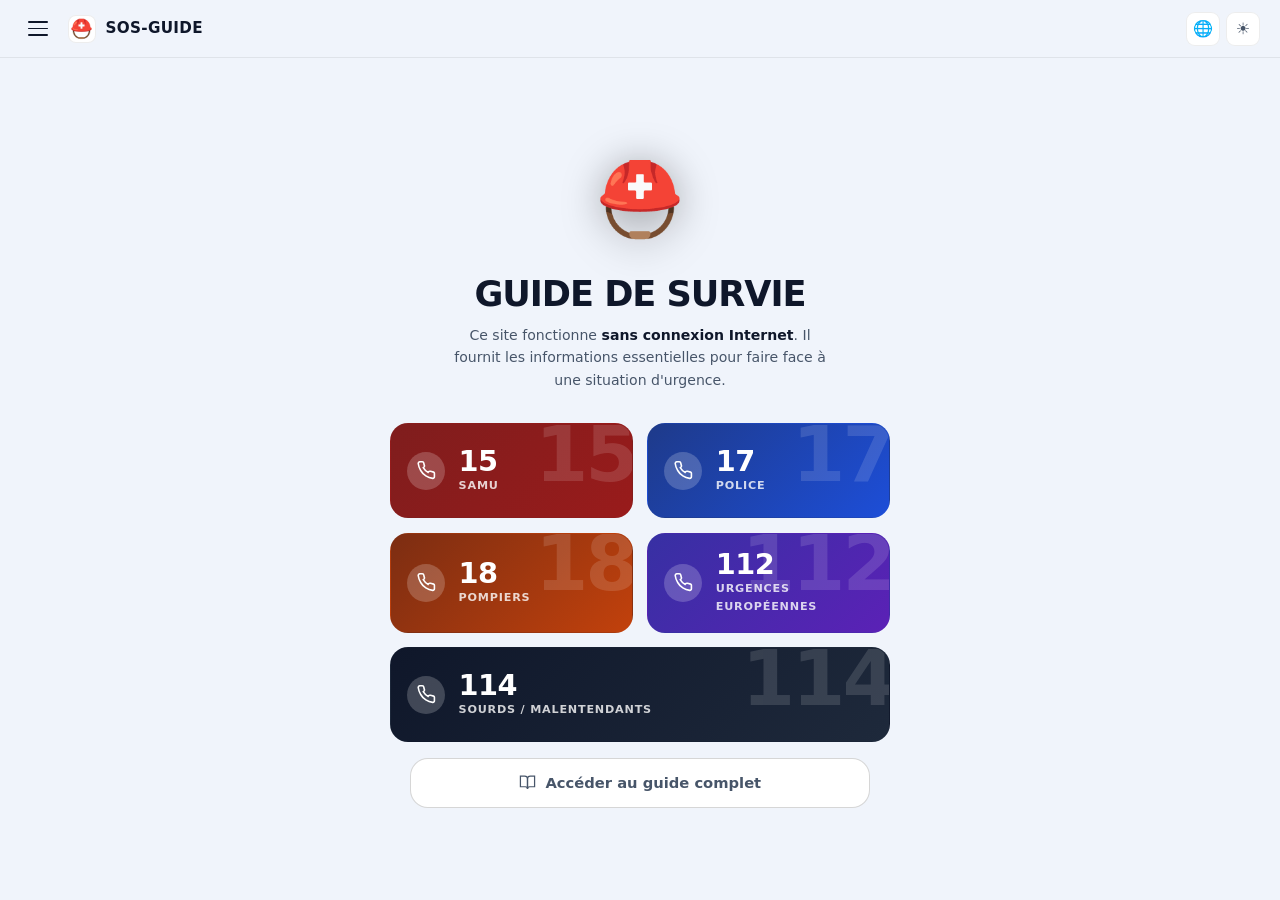
==== commit 3ce19c5c: "Add files via upload" ====
--- a/index.html
+++ b/index.html
@@ -216,10 +216,10 @@
 
 async function loadConfig() {
   try {
-    const res = await fetch('config.json');
+    const res = await fetch('data/config.json');
     if (res.ok) configData = await res.json();
-    else configData = { local: { city: "" }, features: {} };
-  } catch(e) { configData = { local: { city: "" }, features: {} }; }
+    else configData = { establishment: {} };
+  } catch(e) { configData = { establishment: {} }; }
 }
 
 async function loadLanguage(lang) {
@@ -257,7 +257,7 @@
 function applyAll() {
   if(!langData) return;
   
-  // Mise à jour des textes statiques depuis les JSON
+  // Mise à jour des textes statiques
   if (langData.app?.title) document.getElementById('appTitle').textContent = langData.app.title;
   if (langData.drawer?.title) document.getElementById('drawerTitle').textContent = langData.drawer.title;
   if (langData.drawer?.footer) document.getElementById('drawerFooter').textContent = langData.drawer.footer;
@@ -289,20 +289,69 @@
   document.getElementById('welcomeTitle').textContent = langData.main.welcome.title;
   document.getElementById('welcomeText').textContent = langData.main.welcome.text;
   
-  // Local info : afficher uniquement la carte (sans les numéros de téléphone)
+  // Section locale (construite à partir de config.json et des traductions)
   const localContainer = document.getElementById('localInfoContainer');
-  if (configData && configData.local && configData.local.city) {
-    let localHtml = `<div><strong>📍 ${langData.local.info.title} ${configData.local.city}</strong></div>`;
-    if (configData.local.map_image_url) {
-      localHtml += `<img src="${configData.local.map_image_url}" alt="Carte de ${configData.local.city}" class="local-map-img" loading="lazy">`;
-    }
-    // Pas de contacts téléphoniques ici
-    localContainer.innerHTML = localHtml;
+  const est = configData.establishment || {};
+  const locStrings = langData.local || {};
+  
+  let localHtml = '';
+  if (est.name && est.address) {
+    localHtml += `<div style="text-align:left; margin-bottom:0.5rem;"><strong>📍 ${est.name}</strong><br><span style="font-size:0.9rem; color:var(--sub);">${est.address}</span></div>`;
+  } else if (est.name) {
+    localHtml += `<div><strong>📍 ${est.name}</strong></div>`;
+  }
+  
+  // Badges contacts locaux
+  const contacts = [];
+  if (est.localCrisisNumber) contacts.push({ label: locStrings.crisis || '📞 Crise', number: est.localCrisisNumber });
+  if (est.localSamuNumber) contacts.push({ label: locStrings.samu || '🚑 SAMU local', number: est.localSamuNumber });
+  if (est.localPompiersNumber) contacts.push({ label: locStrings.fire || '🚒 Pompiers', number: est.localPompiersNumber });
+  if (est.localMairieNumber) contacts.push({ label: locStrings.townhall || '🏛️ Mairie', number: est.localMairieNumber });
+  if (est.localPrefecture) contacts.push({ label: locStrings.prefecture || '🏛️ Préfecture', number: est.localPrefecture });
+  if (est.localCroixRouge) contacts.push({ label: locStrings.redcross || '🔴 Croix-Rouge', number: est.localCroixRouge });
+  if (est.localRadioFreq) contacts.push({ label: locStrings.radio || '📻 Radio', number: est.localRadioFreq }); // radio frequency not a tel but can be displayed
+  
+  if (contacts.length > 0) {
+    localHtml += `<div class="local-contacts">`;
+    contacts.forEach(c => {
+      if (c.number) {
+        // Si c'est une fréquence radio, on peut ne pas en faire un tel:
+        if (c.label.includes('Radio')) {
+          localHtml += `<span class="phone-badge" style="background:var(--bg2); color:var(--text); pointer-events:none;">${c.label}: ${c.number}</span>`;
+        } else {
+          localHtml += `<a href="tel:${c.number}" class="phone-badge">${c.label}: ${c.number}</a>`;
+        }
+      }
+    });
+    localHtml += `</div>`;
+  }
+  
+  // Message de réassurance
+  if (configData.reassurance && configData.reassurance.message) {
+    localHtml += `<div style="margin-top:0.75rem; padding:0.5rem; background:rgba(59,130,246,0.1); border-radius:12px; font-size:0.9rem; color:var(--accent);">🕊️ ${configData.reassurance.message}</div>`;
+  }
+  
+  // Carte PNG
+  if (est.lat && est.lon) {
+    // Si on a des coordonnées, on pourrait générer un lien vers une carte statique, mais ici on utilise l'image locale si elle existe
+    // On vérifie si le fichier map_location.png est présent (l'installation le copie)
+    localHtml += `<img src="img/map_location.png" alt="Carte du lieu" class="local-map-img" loading="lazy" onerror="this.style.display='none'">`;
   } else {
-    localContainer.innerHTML = '';
-  }
-  
-  // Urgence grid
+    // Si pas de coordonnées, on essaie quand même d'afficher l'image si elle existe
+    localHtml += `<img src="img/map_location.png" alt="Carte du lieu" class="local-map-img" loading="lazy" onerror="this.style.display='none'">`;
+  }
+  
+  // Informations complémentaires (point de rassemblement, plan d'évacuation)
+  if (est.localMeetingPoint) {
+    localHtml += `<div style="margin-top:0.5rem; font-size:0.85rem;"><span style="opacity:0.7;">🚶 Point de rassemblement :</span> ${est.localMeetingPoint}</div>`;
+  }
+  if (est.localEvacuationPlan) {
+    localHtml += `<div style="margin-top:0.25rem; font-size:0.85rem;"><span style="opacity:0.7;">🗺️ Plan d'évacuation :</span> ${est.localEvacuationPlan}</div>`;
+  }
+  
+  localContainer.innerHTML = localHtml;
+  
+  // Urgence grid (inchangé)
   const grid = document.getElementById('urgenceGrid');
   grid.innerHTML = '';
   langData.urgences.slice(0,4).forEach(urg => {
@@ -322,9 +371,8 @@
     a.innerHTML = `<div class="urgence-phone-icon"><svg viewBox="0 0 24 24"><path d="M22 16.92v3a2 2 0 0 1-2.18 2 19.79 19.79 0 0 1-8.63-3.07A19.5 19.5 0 0 1 4.69 12 19.79 19.79 0 0 1 1.61 3.45A2 2 0 0 1 3.59 1h3a2 2 0 0 1 2 1.72c.128.96.347 1.902.7 2.81a2 2 0 0 1-.45 2.11L7.91 8.4a16 16 0 0 0 6 6l.92-.92a2 2 0 0 1 2.11-.45c.907.353 1.85.572 2.81.7A2 2 0 0 1 22 16z"/></svg></div><div class="urgence-info"><div class="urgence-number">${fifth.number}</div><div class="urgence-name">${fifth.name}</div></div>`;
     grid.appendChild(a);
   }
-  // La carte "Police municipale" a été retirée de l'écran d'accueil (splash)
-  
-  // Sections principales
+  
+  // Sections principales (inchangé)
   document.getElementById('principesSection').innerHTML = `<div class="section-title" id="section-principes">${langData.sections.principes}</div><div class="grid-3" id="principesGrid"></div>`;
   const principesGrid = document.getElementById('principesGrid');
   principesGrid.innerHTML = '';
@@ -380,6 +428,7 @@
     card.addEventListener('click', () => openModal(asso.titre, formatContent(asso.contenu)));
     assosGridEl.appendChild(card);
   });
+  
   // Traductions des modales outils
   document.getElementById('metroTitle').innerHTML = langData.tools.metronome.title;
   document.getElementById('metroStartStop').textContent = langData.tools.metronome.start;
@@ -424,7 +473,7 @@
 closeGenericModal.addEventListener('click', closeModal);
 genericModal.addEventListener('click', e => { if(e.target === genericModal) closeModal(); });
 
-// ======================= OUTILS =======================
+/// ======================= OUTILS =======================
 let audioCtx = null, metActive = false, timeoutId = null, nextBeepTime = 0;
 function getAudioCtx() { if(!audioCtx) audioCtx = new (window.AudioContext || window.webkitAudioContext)(); return audioCtx; }
 function playBeep() {
